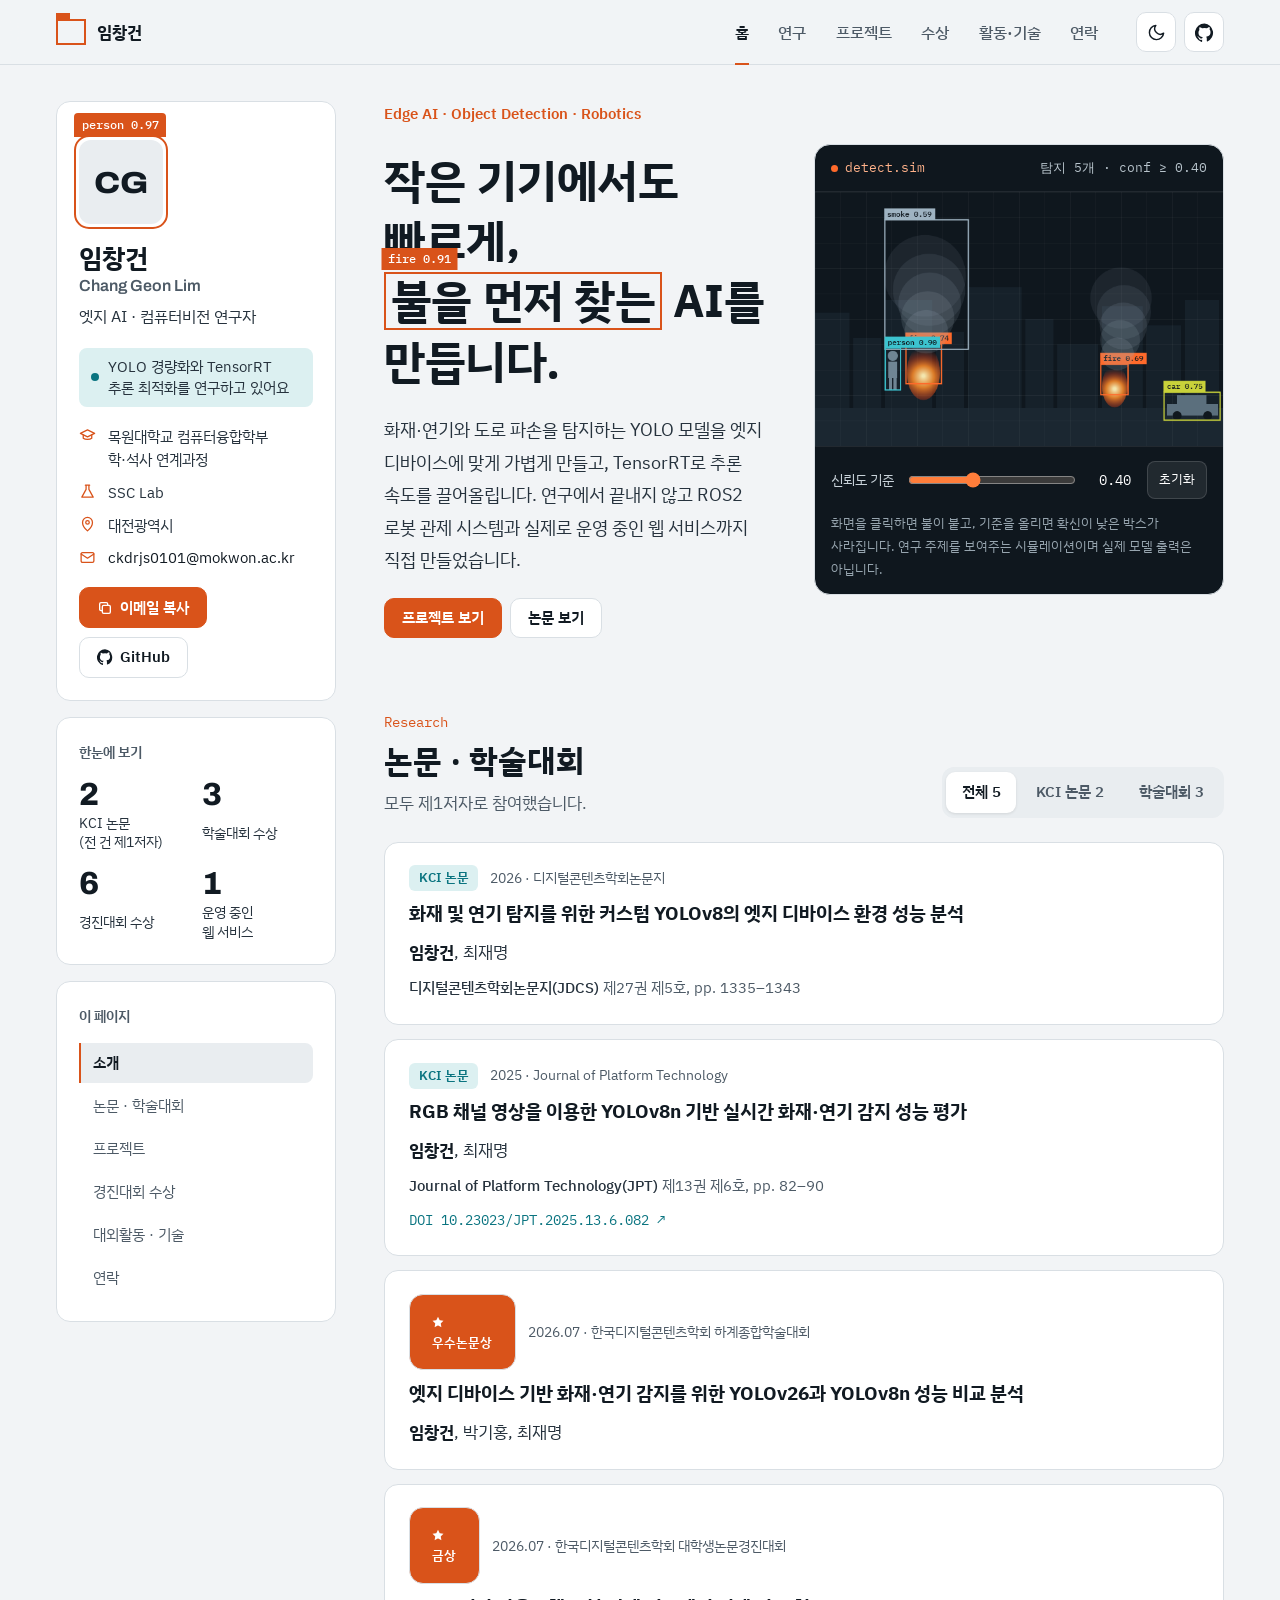
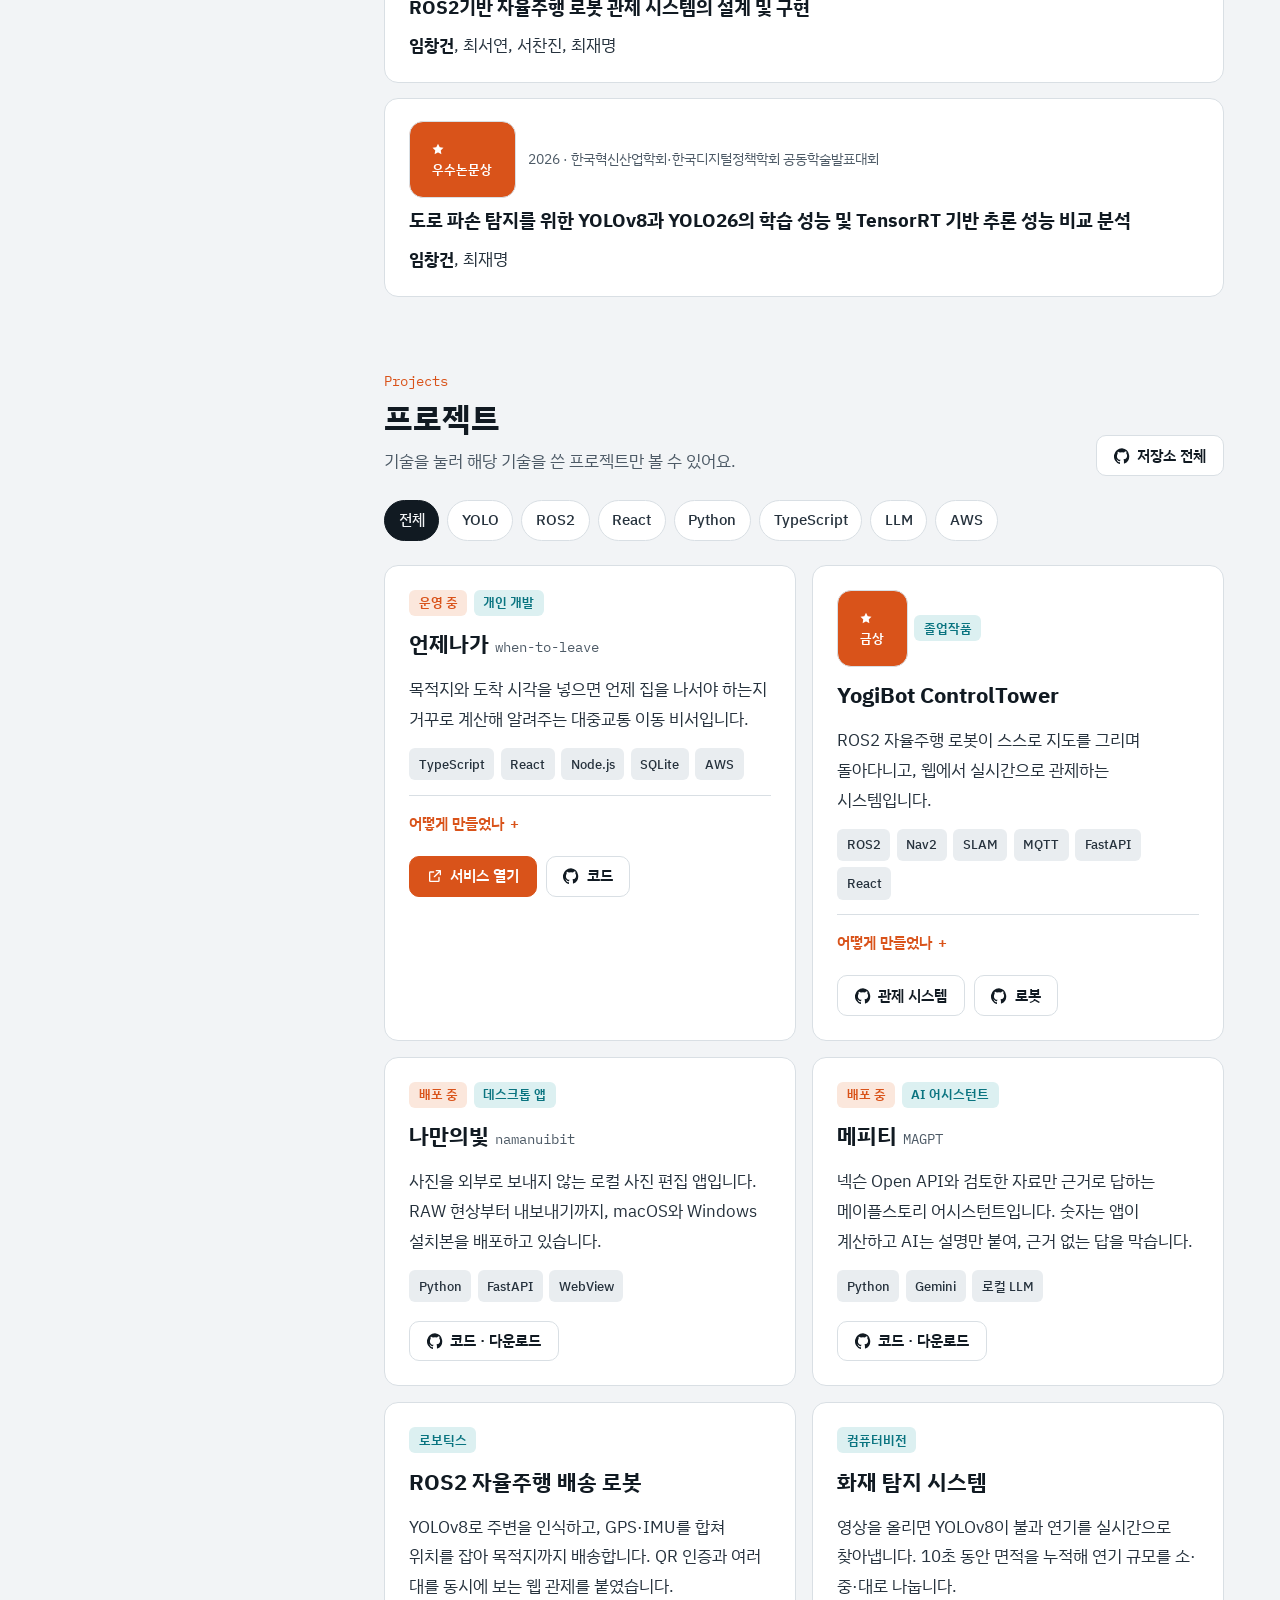
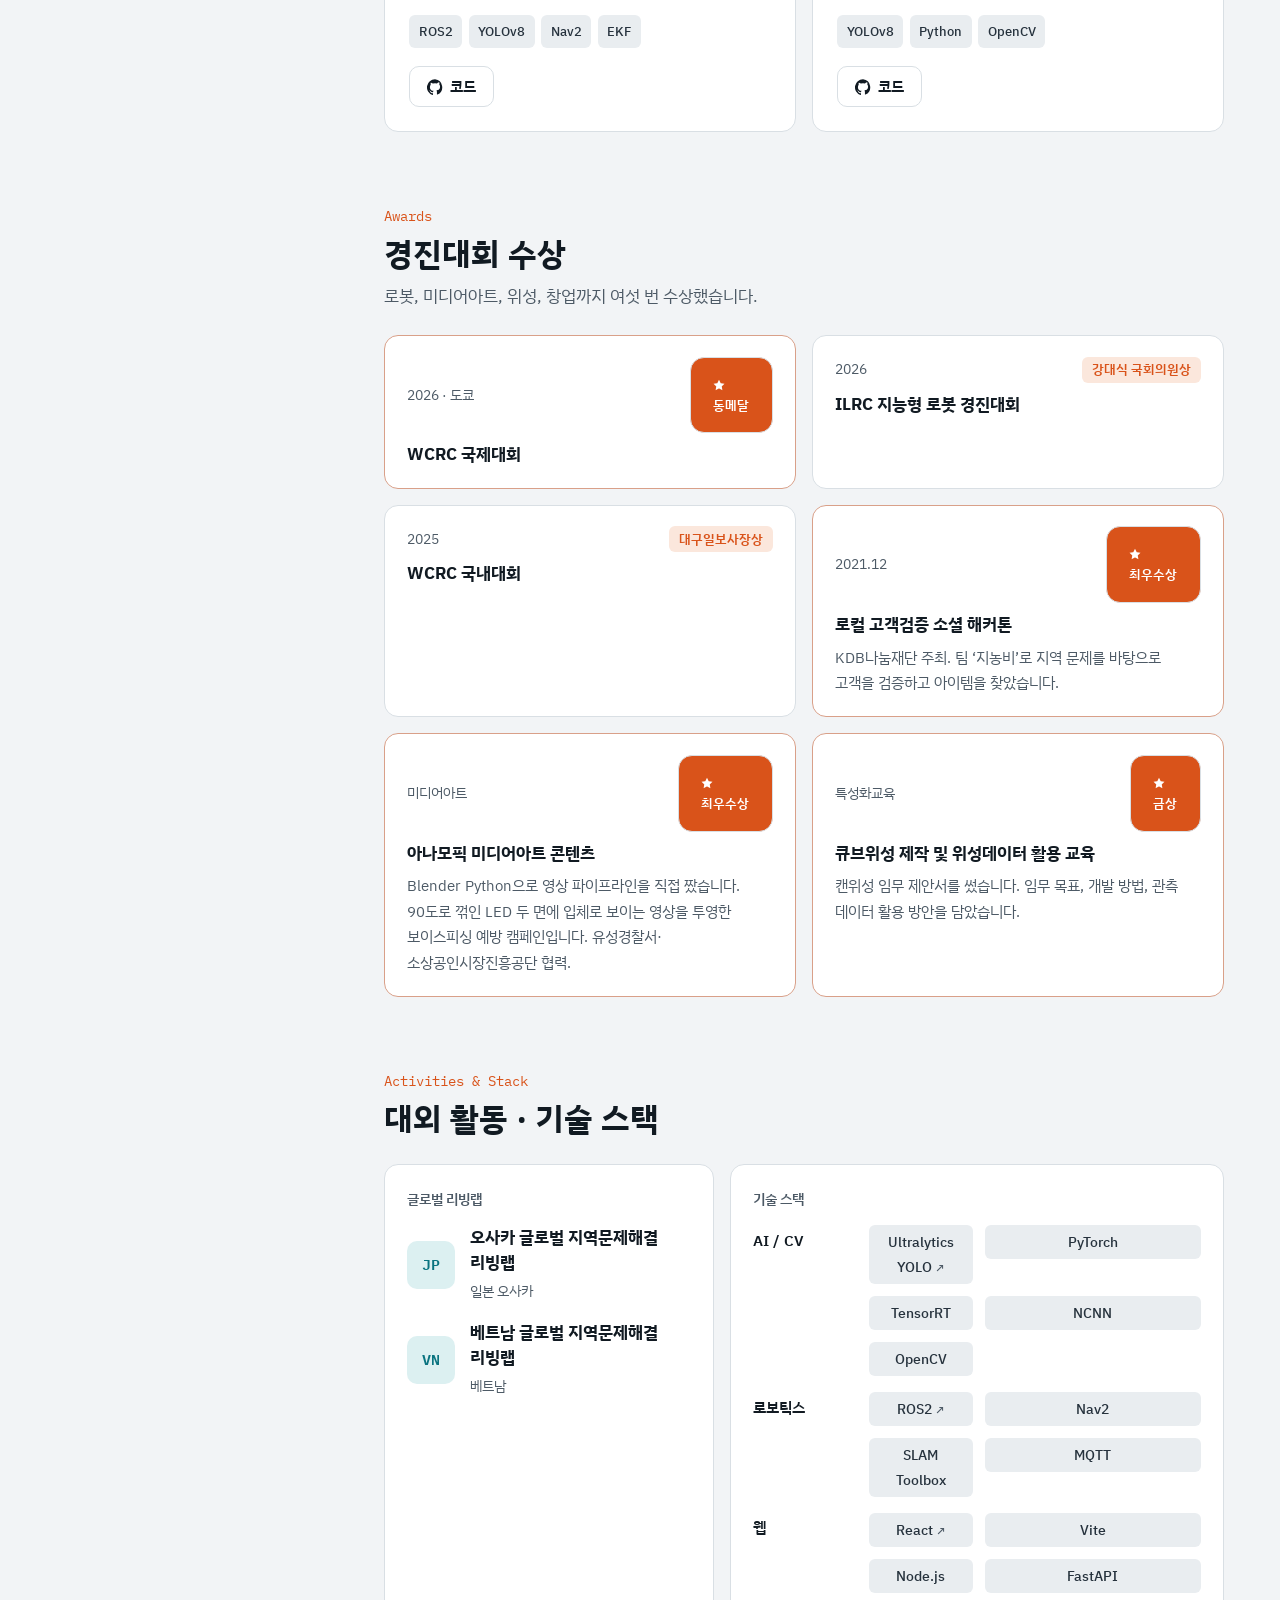
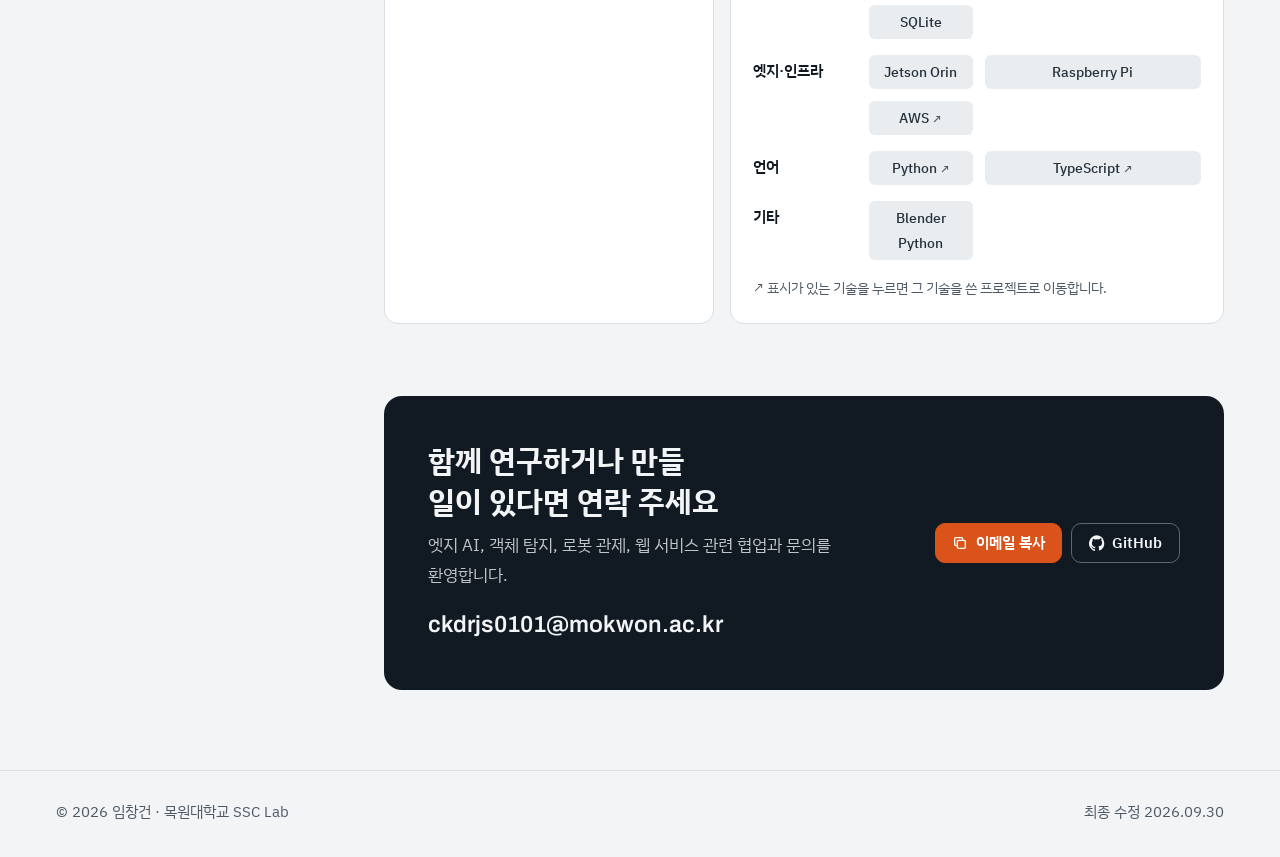
==== index.html @ d44476f7 "Add portfolio homepage Co-Authored-By: Claude Opus 5.5 <noreply@anthropic.com>" ====
<!doctype html>
<html lang="ko">
<head>
<meta charset="utf-8">
<meta name="viewport" content="width=device-width, initial-scale=1, viewport-fit=cover">
<title>임창건 포트폴리오</title>
<meta name="description" content="엣지 AI·YOLO 객체 탐지 연구자 임창건의 논문, 수상, 프로젝트 포트폴리오">
<meta property="og:title" content="임창건 · Edge AI Portfolio">
<meta property="og:description" content="엣지 디바이스에서 동작하는 YOLO 객체 탐지를 연구하고, 로봇과 웹 서비스로 만듭니다.">
<link rel="icon" href="data:image/svg+xml,%3Csvg xmlns='http://www.w3.org/2000/svg' viewBox='0 0 32 32'%3E%3Crect x='3' y='7' width='26' height='22' fill='none' stroke='%23e0591a' stroke-width='3'/%3E%3Crect x='3' y='2' width='14' height='6' fill='%23e0591a'/%3E%3C/svg%3E">
<link rel="preconnect" href="https://fonts.googleapis.com">
<link rel="preconnect" href="https://fonts.gstatic.com" crossorigin>
<link rel="stylesheet" href="https://fonts.googleapis.com/css2?family=Archivo:wdth,wght@100,600..800&family=IBM+Plex+Mono:wght@400;500&family=IBM+Plex+Sans+KR:wght@400;500;600;700&display=swap">
<style>
/* Layout: sticky navbar + sticky profile sidebar + roomy main column. Readability first: 17px body, ink-colored copy, muted only for meta. */
:root {
  --bg: #f2f4f6;
  --surface: #ffffff;
  --surface-2: #e9edf0;
  --ink: #111a22;
  --text: #26323d;
  --muted: #4d5a66;
  --line: #d9dfe4;
  --box: #d9531a;
  --box-soft: #fbe7dc;
  --box-ink: #ffffff;
  --cool: #0a7480;
  --cool-soft: #dcf0f1;
  --nav-bg: rgba(242, 244, 246, .86);
  --stage: #0f171e;
  --f-display: "Archivo", "IBM Plex Sans KR", system-ui, sans-serif;
  --f-body: "IBM Plex Sans KR", "Apple SD Gothic Neo", "Malgun Gothic", system-ui, sans-serif;
  --f-mono: "IBM Plex Mono", ui-monospace, "SFMono-Regular", Menlo, monospace;
  --nav-h: 64px;
  --r: 14px;
}
@media (prefers-color-scheme: dark) {
  :root:not([data-theme="light"]) {
    --bg: #0d1318; --surface: #151d24; --surface-2: #1d2731; --ink: #eef3f6; --text: #d3dbe1; --muted: #9eabb6; --line: #27333e;
    --box: #ff7d3a; --box-soft: #3a2215; --box-ink: #1a0d05; --cool: #4cc9d4; --cool-soft: #12303a; --nav-bg: rgba(13, 19, 24, .86); --stage: #0a1015;
    color-scheme: dark;
  }
}
:root[data-theme="dark"] {
  --bg: #0d1318; --surface: #151d24; --surface-2: #1d2731; --ink: #eef3f6; --text: #d3dbe1; --muted: #9eabb6; --line: #27333e;
  --box: #ff7d3a; --box-soft: #3a2215; --box-ink: #1a0d05; --cool: #4cc9d4; --cool-soft: #12303a; --nav-bg: rgba(13, 19, 24, .86); --stage: #0a1015;
  color-scheme: dark;
}

* { box-sizing: border-box; }
[hidden] { display: none !important; }
html { scroll-behavior: smooth; }
body {
  margin: 0; background: var(--bg); color: var(--text);
  font-family: var(--f-body); font-size: 1.0625rem; line-height: 1.75; word-break: keep-all; overflow-wrap: break-word;
  -webkit-font-smoothing: antialiased;
}
a { color: inherit; }
:focus-visible { outline: 2.5px solid var(--box); outline-offset: 3px; border-radius: 4px; }
h1, h2, h3 { text-wrap: balance; margin: 0; color: var(--ink); }
p { margin: 0; }
ul, ol { margin: 0; padding: 0; list-style: none; }
button { font: inherit; }
.mono { font-family: var(--f-mono); font-size: .875rem; }
.muted { color: var(--muted); }
.container { max-width: 78rem; margin-inline: auto; padding-inline: clamp(16px, 4vw, 40px); }

/* ───── navbar ───── */
.navbar {
  position: sticky; top: env(safe-area-inset-top, 0px); z-index: 50;
  background: var(--nav-bg); backdrop-filter: saturate(1.4) blur(14px); -webkit-backdrop-filter: saturate(1.4) blur(14px);
  border-bottom: 1px solid var(--line);
}
.navbar .container { height: var(--nav-h); display: flex; align-items: center; gap: 1.5rem; }
.brand { display: flex; align-items: center; gap: .7rem; text-decoration: none; font-weight: 700; font-size: 1.0625rem; color: var(--ink); white-space: nowrap; }
.brand .mark { width: 30px; height: 26px; border: 2.5px solid var(--box); position: relative; }
.brand .mark::before { content: ""; position: absolute; left: -2.5px; top: -8px; width: 14px; height: 6px; background: var(--box); }
.nav-links { display: flex; gap: .15rem; margin-left: auto; }
.nav-links a {
  text-decoration: none; color: var(--muted); font-size: 1rem; font-weight: 500;
  padding: .45rem .85rem; border-radius: 8px; position: relative;
}
.nav-links a:hover { color: var(--ink); background: var(--surface-2); }
.nav-links a.active { color: var(--ink); font-weight: 600; }
.nav-links a.active::after { content: ""; position: absolute; left: .85rem; right: .85rem; bottom: -12px; height: 2.5px; background: var(--box); }
.nav-actions { display: flex; align-items: center; gap: .5rem; }
.icon-btn {
  display: inline-grid; place-items: center; width: 40px; height: 40px;
  background: var(--surface); color: var(--ink); border: 1px solid var(--line); border-radius: 10px; cursor: pointer; text-decoration: none;
}
.icon-btn:hover { border-color: var(--box); color: var(--box); }
.icon-btn svg { width: 19px; height: 19px; fill: none; stroke: currentColor; stroke-width: 1.8; stroke-linecap: round; stroke-linejoin: round; }
.icon-btn svg.fill { fill: currentColor; stroke: none; }
.progress { position: absolute; left: 0; bottom: -1px; height: 2px; width: 100%; background: var(--box); transform-origin: 0 50%; transform: scaleX(0); }
.menu-btn { display: none; }
.drawer { display: none; }
@media (max-width: 920px) {
  .nav-links { display: none; }
  .nav-actions { margin-left: auto; }
  .menu-btn { display: inline-grid; }
  .drawer { display: grid; padding-block: .25rem 1rem; border-top: 1px solid var(--line); }
  .drawer a { text-decoration: none; padding: .85rem .25rem; font-weight: 500; font-size: 1.0625rem; border-bottom: 1px solid var(--line); color: var(--ink); }
  .drawer a.active { color: var(--box); }
}

/* ───── shell ───── */
.shell { display: grid; grid-template-columns: 17.5rem minmax(0, 1fr); gap: 3rem; padding-block: 2.25rem 5rem; align-items: start; }
@media (max-width: 1080px) { .shell { grid-template-columns: minmax(0, 1fr); gap: 2rem; } }

/* ───── sidebar ───── */
.sidebar { position: sticky; top: calc(env(safe-area-inset-top, 0px) + var(--nav-h) + 1.5rem); display: grid; gap: 1rem; }
@media (max-width: 1080px) { .sidebar { position: static; grid-template-columns: minmax(0, 1.3fr) minmax(0, 1fr); } }
@media (max-width: 680px) { .sidebar { grid-template-columns: minmax(0, 1fr); } }
.panel { background: var(--surface); border: 1px solid var(--line); border-radius: var(--r); padding: 1.4rem; min-width: 0; }
.profile { display: grid; gap: 1.1rem; padding-top: 2.4rem; }
.avatar {
  width: 84px; height: 84px; display: grid; place-items: center; position: relative;
  background: var(--surface-2); border-radius: 12px; color: var(--ink);
  font-family: var(--f-display); font-weight: 800; font-size: 1.9rem; font-stretch: 115%;
}
.avatar::before { content: ""; position: absolute; inset: -5px; border: 2.5px solid var(--box); border-radius: 15px; }
.avatar .tag { position: absolute; left: -5px; top: -27px; background: var(--box); color: var(--box-ink); font: 500 .75rem/1 var(--f-mono); padding: .35rem .45rem; border-radius: 4px 4px 0 0; white-space: nowrap; }
.profile h1 { font-size: 1.6rem; font-weight: 700; line-height: 1.25; }
.profile h1 span { display: block; font-family: var(--f-display); font-weight: 600; font-size: 1rem; color: var(--muted); margin-top: .15rem; }
.profile .role { font-size: 1rem; color: var(--text); margin-top: .35rem; }
.status { display: flex; align-items: center; gap: .55rem; font-size: .9375rem; color: var(--text); background: var(--cool-soft); padding: .5rem .75rem; border-radius: 8px; line-height: 1.45; }
.status i { flex: none; width: 8px; height: 8px; border-radius: 50%; background: var(--cool); animation: pulse 2s infinite; }
@keyframes pulse { 0%, 100% { box-shadow: 0 0 0 0 color-mix(in srgb, var(--cool) 50%, transparent); } 50% { box-shadow: 0 0 0 5px transparent; } }
.facts { display: grid; gap: .6rem; font-size: .9375rem; line-height: 1.55; }
.facts li { display: grid; grid-template-columns: 18px minmax(0, 1fr); gap: .65rem; align-items: start; }
.facts svg { width: 17px; height: 17px; margin-top: .15rem; fill: none; stroke: var(--box); stroke-width: 1.8; stroke-linecap: round; stroke-linejoin: round; }
.facts .email-line { color: var(--ink); overflow-wrap: anywhere; user-select: all; }
.btn-row { display: flex; flex-wrap: wrap; gap: .55rem; }
.btn {
  display: inline-flex; align-items: center; justify-content: center; gap: .45rem;
  font-weight: 600; font-size: .9375rem; line-height: 1.2; padding: .65rem 1.05rem; border-radius: 10px; cursor: pointer; text-decoration: none;
  border: 1px solid var(--line); background: var(--surface); color: var(--ink); transition: border-color .15s, color .15s, transform .15s;
}
.btn:hover { border-color: var(--box); color: var(--box); }
.btn:active { transform: translateY(1px); }
.btn.primary { background: var(--box); border-color: var(--box); color: var(--box-ink); }
.btn.primary:hover { filter: brightness(1.07); color: var(--box-ink); }
.btn svg { width: 16px; height: 16px; fill: currentColor; }
.side-h { font-size: .875rem; font-weight: 600; color: var(--muted); margin-bottom: .85rem; }
.stats { display: grid; grid-template-columns: repeat(2, minmax(0, 1fr)); gap: 1rem .75rem; }
.stats div { display: grid; gap: .15rem; }
.stats b { font-family: var(--f-display); font-weight: 800; font-size: 2rem; line-height: 1; color: var(--ink); font-variant-numeric: tabular-nums; }
.stats span { font-size: .875rem; line-height: 1.4; }
.toc { display: grid; gap: .15rem; }
.toc a { text-decoration: none; padding: .45rem .75rem; border-radius: 8px; font-size: .9375rem; color: var(--muted); border-left: 2.5px solid transparent; }
.toc a:hover { background: var(--surface-2); color: var(--ink); }
.toc a.active { color: var(--ink); font-weight: 600; border-left-color: var(--box); background: var(--surface-2); border-radius: 0 8px 8px 0; }
@media (max-width: 1080px) { .toc-panel { display: none; } }

/* ───── main ───── */
main { display: grid; gap: 4.5rem; min-width: 0; }
.sec { display: grid; gap: 1.5rem; scroll-margin-top: calc(var(--nav-h) + 1.5rem); }
.sec-head { display: flex; flex-wrap: wrap; align-items: end; justify-content: space-between; gap: .75rem 1rem; }
.eyebrow { display: block; font-family: var(--f-mono); font-size: .875rem; color: var(--box); margin-bottom: .3rem; }
.sec-head h2 { font-size: clamp(1.6rem, 3vw, 2rem); font-weight: 700; line-height: 1.3; }
.sec-head p { margin-top: .4rem; color: var(--muted); }

/* hero */
.hero { display: grid; grid-template-columns: minmax(0, 1fr) minmax(0, 1.05fr); gap: 2.5rem; align-items: center; }
@media (max-width: 860px) { .hero { grid-template-columns: minmax(0, 1fr); } }
.hero-copy { display: grid; gap: 1.4rem; }
.hero .kicker { display: inline-flex; gap: .5rem; align-items: center; font-size: .9375rem; font-weight: 600; color: var(--box); }
.hero h2 { font-size: clamp(2rem, 4.2vw, 2.9rem); font-weight: 700; line-height: 1.3; letter-spacing: -.01em; }
.hero h2 .hl { position: relative; white-space: nowrap; padding-inline: .15em; }
.hero h2 .hl::before { content: ""; position: absolute; inset: .05em 0 0; border: 2.5px solid var(--box); pointer-events: none; }
.hero h2 .hl::after { content: attr(data-label); position: absolute; left: 0; bottom: calc(100% - .05em); transform: translateX(-2.5px); background: var(--box); color: var(--box-ink); font: 500 .75rem/1 var(--f-mono); padding: .3rem .4rem; letter-spacing: 0; }
.hero .lede { font-size: 1.125rem; line-height: 1.8; color: var(--text); max-width: 32em; }

/* detection stage */
.stage { background: var(--stage); border-radius: 16px; overflow: hidden; border: 1px solid var(--line); color: #e8eef2; }
.stage-top { display: flex; align-items: center; justify-content: space-between; gap: .75rem; padding: .7rem 1rem; border-bottom: 1px solid rgba(255,255,255,.08); font-size: .8125rem; }
.stage-top .live { display: inline-flex; align-items: center; gap: .45rem; color: #ffb28a; }
.stage-top .live i { width: 7px; height: 7px; border-radius: 50%; background: #ff6a2b; animation: pulse 1.6s infinite; }
.stage-top .count { color: #b8c4cc; font-variant-numeric: tabular-nums; }
.stage canvas { display: block; width: 100%; aspect-ratio: 16 / 10; max-width: 100%; cursor: crosshair; touch-action: manipulation; }
.stage-ctrl { display: grid; grid-template-columns: minmax(0, 1fr) auto; gap: .75rem 1rem; align-items: center; padding: .85rem 1rem; border-top: 1px solid rgba(255,255,255,.08); font-size: .875rem; }
.stage-ctrl label { display: grid; grid-template-columns: auto minmax(0, 1fr) 3.2em; gap: .75rem; align-items: center; color: #c9d3da; }
.stage-ctrl output { font-family: var(--f-mono); color: #fff; text-align: right; font-variant-numeric: tabular-nums; }
.stage-ctrl input[type="range"] { width: 100%; accent-color: #ff7d3a; }
.stage-ctrl .mini { background: rgba(255,255,255,.08); color: #fff; border: 1px solid rgba(255,255,255,.14); border-radius: 8px; padding: .4rem .7rem; cursor: pointer; font-size: .8125rem; }
.stage-ctrl .mini:hover { border-color: #ff7d3a; }
.stage-note { padding: 0 1rem .85rem; font-size: .8125rem; color: #97a5af; }

/* tabs / filter chips */
.seg { display: inline-flex; flex-wrap: wrap; gap: .3rem; padding: .3rem; background: var(--surface-2); border-radius: 12px; }
.seg button { border: 0; background: transparent; color: var(--muted); font-weight: 600; font-size: .9375rem; padding: .45rem .95rem; border-radius: 9px; cursor: pointer; }
.seg button:hover { color: var(--ink); }
.seg button[aria-pressed="true"], .seg button[aria-selected="true"] { background: var(--surface); color: var(--ink); box-shadow: 0 1px 3px rgba(0,0,0,.1); }

/* publications */
.pubs { display: grid; gap: .9rem; }
.pub { display: grid; gap: .55rem; background: var(--surface); border: 1px solid var(--line); border-radius: var(--r); padding: 1.4rem 1.5rem; }
.pub .meta { display: flex; flex-wrap: wrap; gap: .5rem .75rem; align-items: center; font-size: .875rem; color: var(--muted); }
.pub h3 { font-size: 1.1875rem; font-weight: 700; line-height: 1.5; }
.pub .au b { color: var(--ink); font-weight: 700; }
.pub .src { color: var(--muted); font-size: .9375rem; }
.pub .src em { font-style: normal; color: var(--text); font-weight: 500; }
.pub a.doi { font-size: .875rem; color: var(--cool); text-decoration: none; font-family: var(--f-mono); }
.pub a.doi:hover { text-decoration: underline; }
.pill { display: inline-flex; align-items: center; gap: .3rem; font-size: .8125rem; font-weight: 600; line-height: 1; padding: .4rem .6rem; border-radius: 6px; white-space: nowrap; }
.pill.kind { background: var(--cool-soft); color: var(--cool); }
.pill.award { background: var(--box); color: var(--box-ink); }
.pill.award::before { content: "★"; font-size: .75rem; }
.pill.soft { background: var(--box-soft); color: var(--box); }

/* projects */
.filters { display: flex; flex-wrap: wrap; gap: .5rem; align-items: center; }
.filters .label { font-size: .9375rem; color: var(--muted); margin-right: .25rem; }
.fchip { border: 1px solid var(--line); background: var(--surface); color: var(--text); font-size: .9375rem; font-weight: 500; padding: .4rem .85rem; border-radius: 999px; cursor: pointer; }
.fchip:hover { border-color: var(--box); }
.fchip[aria-pressed="true"] { background: var(--ink); border-color: var(--ink); color: var(--bg); }
.projects { display: grid; grid-template-columns: repeat(2, minmax(0, 1fr)); gap: 1rem; }
@media (max-width: 760px) { .projects { grid-template-columns: minmax(0, 1fr); } }
.proj {
  display: grid; gap: .9rem; align-content: start;
  background: var(--surface); border: 1px solid var(--line); border-radius: var(--r); padding: 1.5rem;
  transition: opacity .25s, transform .25s, border-color .2s;
}
.proj.big { grid-column: span 1; }
.proj.dim { opacity: .28; transform: scale(.985); }
.proj .top { display: flex; flex-wrap: wrap; gap: .4rem; align-items: center; }
.proj h3 { font-size: 1.375rem; font-weight: 700; line-height: 1.35; }
.proj h3 .en { font-family: var(--f-mono); font-size: .875rem; font-weight: 400; color: var(--muted); margin-left: .4rem; }
.proj .sum { color: var(--text); }
.proj details { border-top: 1px solid var(--line); padding-top: .75rem; }
.proj summary { cursor: pointer; font-weight: 600; font-size: .9375rem; color: var(--box); list-style: none; display: inline-flex; align-items: center; gap: .35rem; }
.proj summary::-webkit-details-marker { display: none; }
.proj summary::after { content: "+"; font-family: var(--f-mono); }
.proj details[open] summary::after { content: "−"; }
.proj .points { display: grid; gap: .6rem; margin-top: .75rem; font-size: 1rem; }
.proj .points li { display: grid; grid-template-columns: 12px minmax(0, 1fr); gap: .6rem; }
.proj .points li::before { content: ""; width: 7px; height: 7px; margin-top: .7rem; border: 2px solid var(--box); }
.proj .points b { color: var(--ink); }
.chips { display: flex; flex-wrap: wrap; gap: .4rem; }
.chips li { font-size: .8125rem; font-weight: 500; padding: .3rem .6rem; border-radius: 6px; background: var(--surface-2); color: var(--text); }
.chips li.on { background: var(--ink); color: var(--bg); }
.proj .btn-row { margin-top: .25rem; }

/* awards */
.awards { display: grid; grid-template-columns: repeat(2, minmax(0, 1fr)); gap: 1rem; }
@media (max-width: 760px) { .awards { grid-template-columns: minmax(0, 1fr); } }
.award { display: grid; gap: .5rem; align-content: start; background: var(--surface); border: 1px solid var(--line); border-radius: var(--r); padding: 1.3rem 1.4rem; }
.award .row { display: flex; justify-content: space-between; align-items: center; gap: .75rem; }
.award .when { font-size: .875rem; color: var(--muted); font-variant-numeric: tabular-nums; }
.award h3 { font-size: 1.0625rem; font-weight: 700; line-height: 1.5; }
.award p { font-size: .9375rem; color: var(--muted); line-height: 1.7; }
.award.top { border-color: color-mix(in srgb, var(--box) 45%, var(--line)); }

/* activities & stack */
.two { display: grid; grid-template-columns: minmax(0, 1fr) minmax(0, 1.5fr); gap: 1rem; }
@media (max-width: 900px) { .two { grid-template-columns: minmax(0, 1fr); } }
.acts { display: grid; gap: 1rem; }
.act { display: grid; grid-template-columns: 3rem minmax(0, 1fr); gap: .9rem; align-items: center; }
.act .cc { display: grid; place-items: center; height: 3rem; border-radius: 10px; background: var(--cool-soft); font: 600 .9375rem var(--f-mono); color: var(--cool); }
.act b { color: var(--ink); display: block; line-height: 1.45; }
.act span { font-size: .875rem; color: var(--muted); }
.stack { display: grid; gap: 1rem; margin: 0; }
.stack div { display: grid; grid-template-columns: 6.5rem minmax(0, 1fr); gap: .75rem; align-items: start; }
.stack dt { font-size: .9375rem; font-weight: 600; color: var(--ink); padding-top: .15rem; }
.stack dd { margin: 0; }
.stack .chips button { border: 0; font-size: .875rem; font-weight: 500; padding: .3rem .65rem; border-radius: 6px; background: var(--surface-2); color: var(--text); cursor: pointer; }
.stack .chips button:hover { background: var(--box-soft); color: var(--box); }
.stack .chips button.linked::after { content: " ↗"; font-size: .75rem; color: var(--muted); }
.stack-note { font-size: .875rem; color: var(--muted); margin-top: 1rem; }
@media (max-width: 440px) { .stack div { grid-template-columns: minmax(0, 1fr); gap: .35rem; } }

/* contact */
.cta { border-radius: 18px; padding: clamp(1.75rem, 4vw, 2.75rem); background: var(--ink); color: var(--bg); display: grid; grid-template-columns: minmax(0, 1fr) auto; gap: 1.5rem; align-items: center; }
.cta h2 { color: var(--bg); font-size: clamp(1.5rem, 3vw, 1.9rem); font-weight: 700; line-height: 1.35; }
.cta p { color: color-mix(in srgb, var(--bg) 78%, var(--ink)); margin-top: .5rem; }
.cta .mail { font-family: var(--f-display); font-weight: 600; font-size: clamp(1.15rem, 2.6vw, 1.45rem); margin-top: 1rem; color: var(--bg); overflow-wrap: anywhere; user-select: all; }
.cta .btn { background: transparent; border-color: color-mix(in srgb, var(--bg) 35%, var(--ink)); color: var(--bg); }
.cta .btn:hover { border-color: var(--box); color: var(--box); }
.cta .btn.primary { background: var(--box); border-color: var(--box); color: var(--box-ink); }
@media (max-width: 640px) { .cta { grid-template-columns: minmax(0, 1fr); } }

footer.site { border-top: 1px solid var(--line); padding-block: 1.75rem calc(1.75rem + env(safe-area-inset-bottom, 0px)); color: var(--muted); font-size: .9375rem; }
footer.site .container { display: flex; flex-wrap: wrap; justify-content: space-between; gap: .5rem 1rem; }

/* tracking box that follows hovered cards */
.tracker { position: absolute; z-index: 40; pointer-events: none; border: 2.5px solid var(--box); border-radius: calc(var(--r) + 3px); opacity: 0;
  transition: left .28s cubic-bezier(.2,.8,.2,1), top .28s cubic-bezier(.2,.8,.2,1), width .28s cubic-bezier(.2,.8,.2,1), height .28s cubic-bezier(.2,.8,.2,1), opacity .2s; }
.tracker.on { opacity: 1; }
.tracker span { position: absolute; left: 12px; top: -13px; background: var(--box); color: var(--box-ink); font: 500 .75rem/1 var(--f-mono); padding: .35rem .5rem; border-radius: 4px; white-space: nowrap; }

.toast { position: fixed; left: 50%; bottom: calc(env(safe-area-inset-bottom, 0px) + 1.5rem); transform: translateX(-50%); background: var(--ink); color: var(--bg); padding: .7rem 1.1rem; border-radius: 10px; font-size: .9375rem; z-index: 60; box-shadow: 0 8px 24px rgba(0,0,0,.2); }
.to-top { position: fixed; right: clamp(16px, 3vw, 28px); bottom: calc(env(safe-area-inset-bottom, 0px) + 1.25rem); z-index: 45; }

@media (prefers-reduced-motion: reduce) {
  html { scroll-behavior: auto; }
  .status i, .stage-top .live i { animation: none; }
  .proj, .tracker, .btn { transition: none; }
}
</style>
</head>
<body>

<svg width="0" height="0" style="position:absolute" aria-hidden="true">
  <symbol id="i-gh" viewBox="0 0 24 24"><path d="M12 .5a12 12 0 0 0-3.8 23.4c.6.1.8-.3.8-.6v-2.1c-3.3.7-4-1.6-4-1.6-.6-1.4-1.4-1.8-1.4-1.8-1.1-.7.1-.7.1-.7 1.2.1 1.9 1.3 1.9 1.3 1.1 1.8 2.8 1.3 3.5 1 .1-.8.4-1.3.8-1.6-2.7-.3-5.5-1.3-5.5-5.9 0-1.3.5-2.4 1.2-3.2-.1-.3-.5-1.5.1-3.2 0 0 1-.3 3.3 1.2a11.5 11.5 0 0 1 6 0C17.3 4.7 18.3 5 18.3 5c.7 1.7.2 2.9.1 3.2.8.8 1.2 1.9 1.2 3.2 0 4.6-2.8 5.6-5.5 5.9.4.4.8 1.1.8 2.2v3.3c0 .3.2.7.8.6A12 12 0 0 0 12 .5Z"/></symbol>
  <symbol id="i-sun" viewBox="0 0 24 24"><circle cx="12" cy="12" r="4"/><path d="M12 2v2M12 20v2M4.9 4.9l1.4 1.4M17.7 17.7l1.4 1.4M2 12h2M20 12h2M4.9 19.1l1.4-1.4M17.7 6.3l1.4-1.4"/></symbol>
  <symbol id="i-moon" viewBox="0 0 24 24"><path d="M21 12.8A9 9 0 1 1 11.2 3a7 7 0 0 0 9.8 9.8Z"/></symbol>
  <symbol id="i-menu" viewBox="0 0 24 24"><path d="M4 7h16M4 12h16M4 17h16"/></symbol>
  <symbol id="i-close" viewBox="0 0 24 24"><path d="M6 6l12 12M18 6 6 18"/></symbol>
  <symbol id="i-up" viewBox="0 0 24 24"><path d="M12 19V5M6 11l6-6 6 6"/></symbol>
  <symbol id="i-school" viewBox="0 0 24 24"><path d="M2 9l10-5 10 5-10 5z"/><path d="M6 11v5c3 2 9 2 12 0v-5"/></symbol>
  <symbol id="i-lab" viewBox="0 0 24 24"><path d="M9 3h6M10 3v6L4 20h16l-6-11V3"/></symbol>
  <symbol id="i-pin" viewBox="0 0 24 24"><path d="M12 21s7-6.2 7-12a7 7 0 0 0-14 0c0 5.8 7 12 7 12Z"/><circle cx="12" cy="9" r="2.5"/></symbol>
  <symbol id="i-mail" viewBox="0 0 24 24"><rect x="3" y="5" width="18" height="14" rx="2"/><path d="m3 7 9 6 9-6"/></symbol>
  <symbol id="i-copy" viewBox="0 0 24 24"><rect x="8" y="8" width="12" height="12" rx="2" fill="none" stroke="currentColor" stroke-width="2"/><path d="M16 8V6a2 2 0 0 0-2-2H6a2 2 0 0 0-2 2v8a2 2 0 0 0 2 2h2" fill="none" stroke="currentColor" stroke-width="2"/></symbol>
  <symbol id="i-ext" viewBox="0 0 24 24"><path d="M14 4h6v6M20 4l-9 9M18 14v5a1 1 0 0 1-1 1H5a1 1 0 0 1-1-1V7a1 1 0 0 1 1-1h5" fill="none" stroke="currentColor" stroke-width="2" stroke-linecap="round" stroke-linejoin="round"/></symbol>
</svg>

<header class="navbar">
  <div class="container">
    <a class="brand" href="#home"><span class="mark" aria-hidden="true"></span>임창건</a>
    <nav class="nav-links" aria-label="주요 메뉴">
      <a href="#home" data-spy="home">홈</a>
      <a href="#research" data-spy="research">연구</a>
      <a href="#projects" data-spy="projects">프로젝트</a>
      <a href="#awards" data-spy="awards">수상</a>
      <a href="#about" data-spy="about">활동·기술</a>
      <a href="#contact" data-spy="contact">연락</a>
    </nav>
    <div class="nav-actions">
      <button class="icon-btn" id="theme-btn" type="button" aria-label="다크 모드로 전환"><svg><use href="#i-moon"/></svg></button>
      <a class="icon-btn" href="https://github.com/limchanggeon" target="_blank" rel="noopener" aria-label="GitHub 프로필"><svg class="fill"><use href="#i-gh"/></svg></a>
      <button class="icon-btn menu-btn" id="menu-btn" type="button" aria-label="메뉴 열기" aria-expanded="false" aria-controls="drawer"><svg><use href="#i-menu"/></svg></button>
    </div>
  </div>
  <nav class="drawer container" id="drawer" aria-label="모바일 메뉴" hidden>
    <a href="#home" data-spy="home">홈</a>
    <a href="#research" data-spy="research">연구</a>
    <a href="#projects" data-spy="projects">프로젝트</a>
    <a href="#awards" data-spy="awards">수상</a>
    <a href="#about" data-spy="about">활동·기술</a>
    <a href="#contact" data-spy="contact">연락</a>
  </nav>
  <div class="progress" id="progress"></div>
</header>

<div class="container">
  <div class="shell">

    <aside class="sidebar" aria-label="프로필">
      <div class="panel profile">
        <div class="avatar" aria-hidden="true"><span class="tag">person 0.97</span>CG</div>
        <div>
          <h1>임창건<span>Chang Geon Lim</span></h1>
          <p class="role">엣지 AI · 컴퓨터비전 연구자</p>
        </div>
        <p class="status"><i></i>YOLO 경량화와 TensorRT 추론 최적화를 연구하고 있어요</p>
        <ul class="facts">
          <li><svg><use href="#i-school"/></svg><span>목원대학교 컴퓨터융합학부<br>학·석사 연계과정</span></li>
          <li><svg><use href="#i-lab"/></svg><span>SSC Lab</span></li>
          <li><svg><use href="#i-pin"/></svg><span>대전광역시</span></li>
          <li><svg><use href="#i-mail"/></svg><span class="email-line" id="side-email">ckdrjs0101@mokwon.ac.kr</span></li>
        </ul>
        <div class="btn-row">
          <button class="btn primary" type="button" data-copy="ckdrjs0101@mokwon.ac.kr"><svg><use href="#i-copy"/></svg>이메일 복사</button>
          <a class="btn" href="https://github.com/limchanggeon" target="_blank" rel="noopener"><svg><use href="#i-gh"/></svg>GitHub</a>
        </div>
      </div>

      <div class="panel">
        <p class="side-h">한눈에 보기</p>
        <div class="stats">
          <div><b>2</b><span>KCI 논문<br>(전 건 제1저자)</span></div>
          <div><b>3</b><span>학술대회 수상</span></div>
          <div><b>6</b><span>경진대회 수상</span></div>
          <div><b>1</b><span>운영 중인<br>웹 서비스</span></div>
        </div>
      </div>

      <div class="panel toc-panel">
        <p class="side-h">이 페이지</p>
        <nav class="toc" aria-label="섹션 바로가기">
          <a href="#home" data-spy="home">소개</a>
          <a href="#research" data-spy="research">논문 · 학술대회</a>
          <a href="#projects" data-spy="projects">프로젝트</a>
          <a href="#awards" data-spy="awards">경진대회 수상</a>
          <a href="#about" data-spy="about">대외활동 · 기술</a>
          <a href="#contact" data-spy="contact">연락</a>
        </nav>
      </div>
    </aside>

    <main>
      <section class="sec" id="home" aria-label="소개">
        <div class="hero">
          <div class="hero-copy">
            <span class="kicker">Edge AI · Object Detection · Robotics</span>
            <h2>작은 기기에서도 빠르게,<br><span class="hl" data-label="fire 0.91">불을 먼저 찾는</span> AI를 만듭니다.</h2>
            <p class="lede">
              화재·연기와 도로 파손을 탐지하는 YOLO 모델을 엣지 디바이스에 맞게 가볍게 만들고, TensorRT로 추론 속도를 끌어올립니다.
              연구에서 끝내지 않고 ROS2 로봇 관제 시스템과 실제로 운영 중인 웹 서비스까지 직접 만들었습니다.
            </p>
            <div class="btn-row">
              <a class="btn primary" href="#projects">프로젝트 보기</a>
              <a class="btn" href="#research">논문 보기</a>
            </div>
          </div>

          <figure class="stage" style="margin:0" aria-label="객체 탐지 시뮬레이션">
            <div class="stage-top mono">
              <span class="live"><i></i>detect.sim</span>
              <span class="count" id="det-count">탐지 0개</span>
            </div>
            <canvas id="stage" width="640" height="400" aria-label="화재와 연기를 탐지하는 애니메이션. 클릭하면 불이 추가됩니다."></canvas>
            <div class="stage-ctrl">
              <label for="conf">신뢰도 기준 <input id="conf" type="range" min="0.1" max="0.9" step="0.05" value="0.4"><output id="conf-out" for="conf">0.40</output></label>
              <button class="mini" type="button" id="reset-stage">초기화</button>
            </div>
            <figcaption class="stage-note">화면을 클릭하면 불이 붙고, 기준을 올리면 확신이 낮은 박스가 사라집니다. 연구 주제를 보여주는 시뮬레이션이며 실제 모델 출력은 아닙니다.</figcaption>
          </figure>
        </div>
      </section>

      <section class="sec" id="research">
        <div class="sec-head">
          <div><span class="eyebrow">Research</span><h2>논문 · 학술대회</h2><p>모두 제1저자로 참여했습니다.</p></div>
          <div class="seg" role="tablist" aria-label="연구 실적 필터">
            <button type="button" role="tab" id="tab-all" aria-selected="true" data-filter="all">전체 5</button>
            <button type="button" role="tab" id="tab-journal" aria-selected="false" data-filter="journal">KCI 논문 2</button>
            <button type="button" role="tab" id="tab-conf" aria-selected="false" data-filter="conf">학술대회 3</button>
          </div>
        </div>
        <div class="pubs" id="pubs">
          <article class="pub track" data-type="journal" data-cls="paper">
            <div class="meta"><span class="pill kind">KCI 논문</span><span>2026 · 디지털콘텐츠학회논문지</span></div>
            <h3>화재 및 연기 탐지를 위한 커스텀 YOLOv8의 엣지 디바이스 환경 성능 분석</h3>
            <p class="au"><b>임창건</b>, 최재명</p>
            <p class="src"><em>디지털콘텐츠학회논문지(JDCS)</em> 제27권 제5호, pp. 1335–1343</p>
          </article>
          <article class="pub track" data-type="journal" data-cls="paper">
            <div class="meta"><span class="pill kind">KCI 논문</span><span>2025 · Journal of Platform Technology</span></div>
            <h3>RGB 채널 영상을 이용한 YOLOv8n 기반 실시간 화재·연기 감지 성능 평가</h3>
            <p class="au"><b>임창건</b>, 최재명</p>
            <p class="src"><em>Journal of Platform Technology(JPT)</em> 제13권 제6호, pp. 82–90</p>
            <a class="doi" href="https://doi.org/10.23023/JPT.2025.13.6.082" target="_blank" rel="noopener">DOI 10.23023/JPT.2025.13.6.082 ↗</a>
          </article>
          <article class="pub track" data-type="conf" data-cls="talk">
            <div class="meta"><span class="pill award">우수논문상</span><span>2026.07 · 한국디지털콘텐츠학회 하계종합학술대회</span></div>
            <h3>엣지 디바이스 기반 화재·연기 감지를 위한 YOLOv26과 YOLOv8n 성능 비교 분석</h3>
            <p class="au"><b>임창건</b>, 박기홍, 최재명</p>
          </article>
          <article class="pub track" data-type="conf" data-cls="talk">
            <div class="meta"><span class="pill award">금상</span><span>2026.07 · 한국디지털콘텐츠학회 대학생논문경진대회</span></div>
            <h3>ROS2기반 자율주행 로봇 관제 시스템의 설계 및 구현</h3>
            <p class="au"><b>임창건</b>, 최서연, 서찬진, 최재명</p>
          </article>
          <article class="pub track" data-type="conf" data-cls="talk">
            <div class="meta"><span class="pill award">우수논문상</span><span>2026 · 한국혁신산업학회·한국디지털정책학회 공동학술발표대회</span></div>
            <h3>도로 파손 탐지를 위한 YOLOv8과 YOLO26의 학습 성능 및 TensorRT 기반 추론 성능 비교 분석</h3>
            <p class="au"><b>임창건</b>, 최재명</p>
          </article>
        </div>
      </section>

      <section class="sec" id="projects">
        <div class="sec-head">
          <div><span class="eyebrow">Projects</span><h2>프로젝트</h2><p>기술을 눌러 해당 기술을 쓴 프로젝트만 볼 수 있어요.</p></div>
          <a class="btn" href="https://github.com/limchanggeon?tab=repositories" target="_blank" rel="noopener"><svg><use href="#i-gh"/></svg>저장소 전체</a>
        </div>
        <div class="filters" role="group" aria-label="기술로 거르기" id="filters">
          <button class="fchip" type="button" data-tag="all" aria-pressed="true">전체</button>
          <button class="fchip" type="button" data-tag="YOLO" aria-pressed="false">YOLO</button>
          <button class="fchip" type="button" data-tag="ROS2" aria-pressed="false">ROS2</button>
          <button class="fchip" type="button" data-tag="React" aria-pressed="false">React</button>
          <button class="fchip" type="button" data-tag="Python" aria-pressed="false">Python</button>
          <button class="fchip" type="button" data-tag="TypeScript" aria-pressed="false">TypeScript</button>
          <button class="fchip" type="button" data-tag="LLM" aria-pressed="false">LLM</button>
          <button class="fchip" type="button" data-tag="AWS" aria-pressed="false">AWS</button>
        </div>

        <div class="projects" id="project-grid">
          <article class="proj track" data-cls="service" data-tags="TypeScript React AWS">
            <div class="top"><span class="pill soft">운영 중</span><span class="pill kind">개인 개발</span></div>
            <h3>언제나가<span class="en">when-to-leave</span></h3>
            <p class="sum">목적지와 도착 시각을 넣으면 언제 집을 나서야 하는지 거꾸로 계산해 알려주는 대중교통 이동 비서입니다.</p>
            <ul class="chips"><li>TypeScript</li><li>React</li><li>Node.js</li><li>SQLite</li><li>AWS</li></ul>
            <details>
              <summary>어떻게 만들었나</summary>
              <ul class="points">
                <li><span><b>역산 스케줄링 엔진</b>: 시각표 구간마다 “이 편을 타려면 언제까지 도착해야 하는가”를 앞 구간으로 전파합니다. 화면 코드와 분리해 앱으로 옮길 수 있습니다.</span></li>
                <li><span><b>외부 API 4종 통합</b>: 카카오, ODsay, 국토교통부 TAGO, Google Directions를 어댑터로 묶어 데이터 소스를 바꿔 끼울 수 있습니다.</span></li>
                <li><span><b>인증·보안</b>: 이메일·카카오·구글 로그인, 구글 ID 토큰 서명 검증, 서명된 세션 쿠키, 로그인 시도 제한.</span></li>
                <li><span><b>운영</b>: AWS EC2 HTTPS 배포, S3 일일 백업, 응답 캐시로 API 한도 대응, 접근성 검사 위반 0건.</span></li>
              </ul>
            </details>
            <div class="btn-row">
              <a class="btn primary" href="https://whenigo.p-e.kr" target="_blank" rel="noopener"><svg><use href="#i-ext"/></svg>서비스 열기</a>
              <a class="btn" href="https://github.com/limchanggeon/when-to-leave" target="_blank" rel="noopener"><svg><use href="#i-gh"/></svg>코드</a>
            </div>
          </article>

          <article class="proj track" data-cls="robot" data-tags="ROS2 React Python">
            <div class="top"><span class="pill award">금상</span><span class="pill kind">졸업작품</span></div>
            <h3>YogiBot ControlTower</h3>
            <p class="sum">ROS2 자율주행 로봇이 스스로 지도를 그리며 돌아다니고, 웹에서 실시간으로 관제하는 시스템입니다.</p>
            <ul class="chips"><li>ROS2</li><li>Nav2</li><li>SLAM</li><li>MQTT</li><li>FastAPI</li><li>React</li></ul>
            <details>
              <summary>어떻게 만들었나</summary>
              <ul class="points">
                <li><span><b>ROS2–MQTT–WebSocket</b> 구조로 로봇과 FastAPI + React 관제 웹을 연결했습니다.</span></li>
                <li><span><b>자율 매핑</b>: TurtleBot3 Waffle에서 Nav2와 SLAM Toolbox로 아직 안 가본 곳을 찾아가며 지도를 만듭니다.</span></li>
                <li><span><b>원격 제어</b>: Tailscale VPN으로 Jetson을 원격 제어하고 Raspberry Pi GPIO로 릴레이를 다룹니다.</span></li>
              </ul>
            </details>
            <div class="btn-row">
              <a class="btn" href="https://github.com/limchanggeon/ros2-robot-control-system" target="_blank" rel="noopener"><svg><use href="#i-gh"/></svg>관제 시스템</a>
              <a class="btn" href="https://github.com/limchanggeon/YOGIBOT" target="_blank" rel="noopener"><svg><use href="#i-gh"/></svg>로봇</a>
            </div>
          </article>

          <article class="proj track" data-cls="app" data-tags="Python">
            <div class="top"><span class="pill soft">배포 중</span><span class="pill kind">데스크톱 앱</span></div>
            <h3>나만의빛<span class="en">namanuibit</span></h3>
            <p class="sum">사진을 외부로 보내지 않는 로컬 사진 편집 앱입니다. RAW 현상부터 내보내기까지, macOS와 Windows 설치본을 배포하고 있습니다.</p>
            <ul class="chips"><li>Python</li><li>FastAPI</li><li>WebView</li></ul>
            <div class="btn-row"><a class="btn" href="https://github.com/limchanggeon/namanuibit" target="_blank" rel="noopener"><svg><use href="#i-gh"/></svg>코드 · 다운로드</a></div>
          </article>

          <article class="proj track" data-cls="assistant" data-tags="Python LLM">
            <div class="top"><span class="pill soft">배포 중</span><span class="pill kind">AI 어시스턴트</span></div>
            <h3>메피티<span class="en">MAGPT</span></h3>
            <p class="sum">넥슨 Open API와 검토한 자료만 근거로 답하는 메이플스토리 어시스턴트입니다. 숫자는 앱이 계산하고 AI는 설명만 붙여, 근거 없는 답을 막습니다.</p>
            <ul class="chips"><li>Python</li><li>Gemini</li><li>로컬 LLM</li></ul>
            <div class="btn-row"><a class="btn" href="https://github.com/limchanggeon/MAGPT" target="_blank" rel="noopener"><svg><use href="#i-gh"/></svg>코드 · 다운로드</a></div>
          </article>

          <article class="proj track" data-cls="robot" data-tags="ROS2 YOLO Python">
            <div class="top"><span class="pill kind">로보틱스</span></div>
            <h3>ROS2 자율주행 배송 로봇</h3>
            <p class="sum">YOLOv8로 주변을 인식하고, GPS·IMU를 합쳐 위치를 잡아 목적지까지 배송합니다. QR 인증과 여러 대를 동시에 보는 웹 관제를 붙였습니다.</p>
            <ul class="chips"><li>ROS2</li><li>YOLOv8</li><li>Nav2</li><li>EKF</li></ul>
            <div class="btn-row"><a class="btn" href="https://github.com/limchanggeon/ros2-delivery-robot" target="_blank" rel="noopener"><svg><use href="#i-gh"/></svg>코드</a></div>
          </article>

          <article class="proj track" data-cls="fire" data-tags="YOLO Python">
            <div class="top"><span class="pill kind">컴퓨터비전</span></div>
            <h3>화재 탐지 시스템</h3>
            <p class="sum">영상을 올리면 YOLOv8이 불과 연기를 실시간으로 찾아냅니다. 10초 동안 면적을 누적해 연기 규모를 소·중·대로 나눕니다.</p>
            <ul class="chips"><li>YOLOv8</li><li>Python</li><li>OpenCV</li></ul>
            <div class="btn-row"><a class="btn" href="https://github.com/limchanggeon/fire-detection-system" target="_blank" rel="noopener"><svg><use href="#i-gh"/></svg>코드</a></div>
          </article>
        </div>
      </section>

      <section class="sec" id="awards">
        <div class="sec-head">
          <div><span class="eyebrow">Awards</span><h2>경진대회 수상</h2><p>로봇, 미디어아트, 위성, 창업까지 여섯 번 수상했습니다.</p></div>
        </div>
        <div class="awards">
          <article class="award top track" data-cls="medal">
            <div class="row"><span class="when">2026 · 도쿄</span><span class="pill award">동메달</span></div>
            <h3>WCRC 국제대회</h3>
          </article>
          <article class="award track" data-cls="award">
            <div class="row"><span class="when">2026</span><span class="pill soft">강대식 국회의원상</span></div>
            <h3>ILRC 지능형 로봇 경진대회</h3>
          </article>
          <article class="award track" data-cls="award">
            <div class="row"><span class="when">2025</span><span class="pill soft">대구일보사장상</span></div>
            <h3>WCRC 국내대회</h3>
          </article>
          <article class="award top track" data-cls="award">
            <div class="row"><span class="when">2021.12</span><span class="pill award">최우수상</span></div>
            <h3>로컬 고객검증 소셜 해커톤</h3>
            <p>KDB나눔재단 주최. 팀 ‘지농비’로 지역 문제를 바탕으로 고객을 검증하고 아이템을 찾았습니다.</p>
          </article>
          <article class="award top track" data-cls="award">
            <div class="row"><span class="when">미디어아트</span><span class="pill award">최우수상</span></div>
            <h3>아나모픽 미디어아트 콘텐츠</h3>
            <p>Blender Python으로 영상 파이프라인을 직접 짰습니다. 90도로 꺾인 LED 두 면에 입체로 보이는 영상을 투영한 보이스피싱 예방 캠페인입니다. 유성경찰서·소상공인시장진흥공단 협력.</p>
          </article>
          <article class="award top track" data-cls="award">
            <div class="row"><span class="when">특성화교육</span><span class="pill award">금상</span></div>
            <h3>큐브위성 제작 및 위성데이터 활용 교육</h3>
            <p>캔위성 임무 제안서를 썼습니다. 임무 목표, 개발 방법, 관측 데이터 활용 방안을 담았습니다.</p>
          </article>
        </div>
      </section>

      <section class="sec" id="about">
        <div class="sec-head">
          <div><span class="eyebrow">Activities &amp; Stack</span><h2>대외 활동 · 기술 스택</h2></div>
        </div>
        <div class="two">
          <div class="panel track" data-cls="global">
            <p class="side-h">글로벌 리빙랩</p>
            <div class="acts">
              <div class="act"><span class="cc">JP</span><div><b>오사카 글로벌 지역문제해결 리빙랩</b><span>일본 오사카</span></div></div>
              <div class="act"><span class="cc">VN</span><div><b>베트남 글로벌 지역문제해결 리빙랩</b><span>베트남</span></div></div>
            </div>
          </div>
          <div class="panel track" data-cls="stack">
            <p class="side-h">기술 스택</p>
            <dl class="stack" id="stack">
              <div><dt>AI / CV</dt><dd><div class="chips"><button type="button" data-go="YOLO">Ultralytics YOLO</button><button type="button">PyTorch</button><button type="button">TensorRT</button><button type="button">NCNN</button><button type="button">OpenCV</button></div></dd></div>
              <div><dt>로보틱스</dt><dd><div class="chips"><button type="button" data-go="ROS2">ROS2</button><button type="button">Nav2</button><button type="button">SLAM Toolbox</button><button type="button">MQTT</button></div></dd></div>
              <div><dt>웹</dt><dd><div class="chips"><button type="button" data-go="React">React</button><button type="button">Vite</button><button type="button">Node.js</button><button type="button">FastAPI</button><button type="button">SQLite</button></div></dd></div>
              <div><dt>엣지·인프라</dt><dd><div class="chips"><button type="button">Jetson Orin</button><button type="button">Raspberry Pi</button><button type="button" data-go="AWS">AWS</button></div></dd></div>
              <div><dt>언어</dt><dd><div class="chips"><button type="button" data-go="Python">Python</button><button type="button" data-go="TypeScript">TypeScript</button></div></dd></div>
              <div><dt>기타</dt><dd><div class="chips"><button type="button">Blender Python</button></div></dd></div>
            </dl>
            <p class="stack-note">↗ 표시가 있는 기술을 누르면 그 기술을 쓴 프로젝트로 이동합니다.</p>
          </div>
        </div>
      </section>

      <section class="sec" id="contact" aria-label="연락">
        <div class="cta">
          <div>
            <h2>함께 연구하거나 만들 일이 있다면 연락 주세요</h2>
            <p>엣지 AI, 객체 탐지, 로봇 관제, 웹 서비스 관련 협업과 문의를 환영합니다.</p>
            <p class="mail">ckdrjs0101@mokwon.ac.kr</p>
          </div>
          <div class="btn-row">
            <button class="btn primary" type="button" data-copy="ckdrjs0101@mokwon.ac.kr"><svg><use href="#i-copy"/></svg>이메일 복사</button>
            <a class="btn" href="https://github.com/limchanggeon" target="_blank" rel="noopener"><svg><use href="#i-gh"/></svg>GitHub</a>
          </div>
        </div>
      </section>
    </main>
  </div>
</div>

<footer class="site">
  <div class="container">
    <span>© 2026 임창건 · 목원대학교 SSC Lab</span>
    <span>최종 수정 2026.09.30</span>
  </div>
</footer>

<div class="tracker" id="tracker" aria-hidden="true"><span></span></div>
<button class="icon-btn to-top" id="to-top" type="button" aria-label="맨 위로" hidden><svg><use href="#i-up"/></svg></button>
<div class="toast" id="toast" role="status" aria-live="polite" hidden></div>

<script>
(function () {
  var root = document.documentElement;
  var reduce = window.matchMedia && matchMedia('(prefers-reduced-motion: reduce)').matches;

  /* ── theme ── */
  var themeBtn = document.getElementById('theme-btn');
  function isDark() {
    var t = root.getAttribute('data-theme');
    return t ? t === 'dark' : !!(window.matchMedia && matchMedia('(prefers-color-scheme: dark)').matches);
  }
  function syncIcon() {
    themeBtn.querySelector('use').setAttribute('href', isDark() ? '#i-sun' : '#i-moon');
    themeBtn.setAttribute('aria-label', isDark() ? '라이트 모드로 전환' : '다크 모드로 전환');
  }
  try { var saved = localStorage.getItem('cgl-theme'); if (saved) root.setAttribute('data-theme', saved); } catch (e) {}
  syncIcon();
  themeBtn.addEventListener('click', function () {
    var next = isDark() ? 'light' : 'dark';
    root.setAttribute('data-theme', next);
    try { localStorage.setItem('cgl-theme', next); } catch (e) {}
    syncIcon();
  });

  /* ── mobile drawer ── */
  var menuBtn = document.getElementById('menu-btn'), drawer = document.getElementById('drawer');
  function setDrawer(open) {
    drawer.hidden = !open;
    menuBtn.setAttribute('aria-expanded', String(open));
    menuBtn.setAttribute('aria-label', open ? '메뉴 닫기' : '메뉴 열기');
    menuBtn.querySelector('use').setAttribute('href', open ? '#i-close' : '#i-menu');
  }
  menuBtn.addEventListener('click', function () { setDrawer(drawer.hidden); });
  drawer.addEventListener('click', function (e) { if (e.target.closest('a')) setDrawer(false); });

  /* ── scroll spy + progress + to-top ── */
  var spyLinks = document.querySelectorAll('[data-spy]');
  function activate(id) { spyLinks.forEach(function (a) { a.classList.toggle('active', a.getAttribute('data-spy') === id); }); }
  activate('home');
  if ('IntersectionObserver' in window) {
    var io = new IntersectionObserver(function (es) { es.forEach(function (en) { if (en.isIntersecting) activate(en.target.id); }); }, { rootMargin: '-35% 0px -60% 0px' });
    document.querySelectorAll('main > .sec').forEach(function (s) { io.observe(s); });
  }
  var progress = document.getElementById('progress'), toTop = document.getElementById('to-top');
  function onScroll() {
    var max = document.documentElement.scrollHeight - innerHeight;
    progress.style.transform = 'scaleX(' + (max > 0 ? scrollY / max : 0) + ')';
    toTop.hidden = scrollY < 600;
  }
  addEventListener('scroll', onScroll, { passive: true }); onScroll();
  toTop.addEventListener('click', function () { scrollTo({ top: 0, behavior: reduce ? 'auto' : 'smooth' }); });

  /* ── research tabs ── */
  var tabs = document.querySelectorAll('#research [role="tab"]'), pubs = document.querySelectorAll('#pubs .pub');
  tabs.forEach(function (t) {
    t.addEventListener('click', function () {
      var f = t.getAttribute('data-filter');
      tabs.forEach(function (x) { x.setAttribute('aria-selected', String(x === t)); });
      pubs.forEach(function (p) { p.hidden = f !== 'all' && p.getAttribute('data-type') !== f; });
    });
  });

  /* ── project tech filter ── */
  var fchips = document.querySelectorAll('#filters .fchip'), projs = document.querySelectorAll('#project-grid .proj');
  function filterBy(tag) {
    fchips.forEach(function (c) { c.setAttribute('aria-pressed', String(c.getAttribute('data-tag') === tag)); });
    projs.forEach(function (p) {
      var hit = tag === 'all' || (' ' + p.getAttribute('data-tags') + ' ').indexOf(' ' + tag + ' ') > -1;
      p.classList.toggle('dim', !hit);
    });
  }
  fchips.forEach(function (c) { c.addEventListener('click', function () { filterBy(c.getAttribute('data-tag')); }); });
  document.querySelectorAll('#stack [data-go]').forEach(function (b) {
    b.classList.add('linked');
    b.addEventListener('click', function () {
      filterBy(b.getAttribute('data-go'));
      document.getElementById('projects').scrollIntoView({ behavior: reduce ? 'auto' : 'smooth' });
    });
  });

  /* ── tracking box: follows hovered cards like a detector ── */
  var tracker = document.getElementById('tracker'), tLabel = tracker.querySelector('span');
  if (window.matchMedia && matchMedia('(hover: hover) and (pointer: fine)').matches) {
    document.querySelectorAll('.track').forEach(function (el) {
      el.addEventListener('mouseenter', function () {
        var r = el.getBoundingClientRect(), pad = 4;
        tracker.style.left = (r.left + scrollX - pad) + 'px';
        tracker.style.top = (r.top + scrollY - pad) + 'px';
        tracker.style.width = (r.width + pad * 2) + 'px';
        tracker.style.height = (r.height + pad * 2) + 'px';
        tLabel.textContent = el.getAttribute('data-cls') + ' ' + (0.86 + Math.random() * 0.13).toFixed(2);
        tracker.classList.add('on');
      });
      el.addEventListener('mouseleave', function () { tracker.classList.remove('on'); });
    });
  }

  /* ── copy email ── */
  var toast = document.getElementById('toast'), toastTimer;
  function showToast(msg) { toast.textContent = msg; toast.hidden = false; clearTimeout(toastTimer); toastTimer = setTimeout(function () { toast.hidden = true; }, 2000); }
  function selectEmail() {
    var el = document.getElementById('side-email'), r = document.createRange(); r.selectNodeContents(el);
    var s = getSelection(); s.removeAllRanges(); s.addRange(r);
    showToast('이메일을 선택했어요. ⌘C 또는 Ctrl+C로 복사하세요');
  }
  document.querySelectorAll('[data-copy]').forEach(function (b) {
    b.addEventListener('click', function () {
      try { navigator.clipboard.writeText(b.getAttribute('data-copy')).then(function () { showToast('이메일을 복사했어요'); }, selectEmail); }
      catch (e) { selectEmail(); }
    });
  });

  /* ── detection stage (simulation) ── */
  var cv = document.getElementById('stage'), ctx = cv.getContext('2d');
  var W = 640, H = 400, confIn = document.getElementById('conf'), confOut = document.getElementById('conf-out'), countEl = document.getElementById('det-count');
  var CLS = { fire: '#ff6a2b', smoke: '#9fb3c2', person: '#3cc3cf', car: '#c9d23a' };
  var objs = [], t0 = performance.now(), visible = true;

  function fire(x, y, s) { return { cls: 'fire', x: x, y: y, s: s || 1, base: 0.55 + Math.random() * 0.4, ph: Math.random() * 6, born: performance.now() }; }
  function seed() {
    objs = [
      fire(170, 300, 1.1), fire(470, 318, .8),
      { cls: 'smoke', x: 180, y: 180, s: 1.2, base: .62, ph: 1 },
      { cls: 'smoke', x: 480, y: 215, s: .9, base: .34, ph: 2 },
      { cls: 'person', x: 80, y: 300, vx: .35, base: .88, ph: 0 },
      { cls: 'car', x: 700, y: 352, vx: -.9, base: .79, ph: 3 }
    ];
  }
  seed();

  function bgGround() {
    ctx.fillStyle = '#0f171e'; ctx.fillRect(0, 0, W, H);
    // horizon silhouette of buildings
    ctx.fillStyle = '#16212a';
    var xs = [0, 60, 110, 190, 240, 330, 380, 450, 520, 580, 640], hs = [150, 110, 170, 120, 190, 140, 100, 160, 130, 170];
    for (var i = 0; i < hs.length; i++) ctx.fillRect(xs[i], H - 60 - hs[i], xs[i + 1] - xs[i] - 6, hs[i]);
    ctx.fillStyle = '#1b2731'; ctx.fillRect(0, H - 60, W, 60);
    ctx.strokeStyle = 'rgba(255,255,255,.05)'; ctx.lineWidth = 1;
    for (var gx = 0; gx <= W; gx += 40) { ctx.beginPath(); ctx.moveTo(gx + .5, 0); ctx.lineTo(gx + .5, H); ctx.stroke(); }
    for (var gy = 0; gy <= H; gy += 40) { ctx.beginPath(); ctx.moveTo(0, gy + .5); ctx.lineTo(W, gy + .5); ctx.stroke(); }
  }
  function drawFire(o, t) {
    var fl = 1 + Math.sin(t * .012 + o.ph) * .08, r = 34 * o.s * fl;
    var g = ctx.createRadialGradient(o.x, o.y - r * .3, 2, o.x, o.y - r * .2, r * 1.3);
    g.addColorStop(0, 'rgba(255,240,180,.95)'); g.addColorStop(.35, 'rgba(255,140,40,.85)'); g.addColorStop(.75, 'rgba(220,60,20,.35)'); g.addColorStop(1, 'rgba(220,60,20,0)');
    ctx.fillStyle = g;
    ctx.beginPath(); ctx.ellipse(o.x, o.y - r * .45, r * .75, r * 1.25, 0, 0, Math.PI * 2); ctx.fill();
    return { x: o.x - r * .8, y: o.y - r * 1.75, w: r * 1.6, h: r * 1.8 };
  }
  function drawSmoke(o, t) {
    var r = 52 * o.s, drift = Math.sin(t * .0008 + o.ph) * 10;
    for (var i = 0; i < 5; i++) {
      var yy = o.y + 40 - i * 22, xx = o.x + drift * (i / 4) + Math.sin(t * .001 + i) * 6;
      ctx.fillStyle = 'rgba(150,165,178,' + (.18 - i * .02) + ')';
      ctx.beginPath(); ctx.arc(xx, yy, r * (.55 + i * .12), 0, Math.PI * 2); ctx.fill();
    }
    return { x: o.x - r * 1.05 + drift * .5, y: o.y - 88 * o.s - 30, w: r * 2.1, h: 170 * o.s };
  }
  function drawPerson(o) {
    ctx.fillStyle = '#6f8594';
    ctx.beginPath(); ctx.arc(o.x, o.y - 42, 8, 0, Math.PI * 2); ctx.fill();
    ctx.fillRect(o.x - 7, o.y - 33, 14, 26); ctx.fillRect(o.x - 6, o.y - 7, 5, 18); ctx.fillRect(o.x + 1, o.y - 7, 5, 18);
    return { x: o.x - 12, y: o.y - 54, w: 24, h: 66 };
  }
  function drawCar(o) {
    ctx.fillStyle = '#5b6f7d';
    ctx.fillRect(o.x - 40, o.y - 18, 80, 18); ctx.fillRect(o.x - 24, o.y - 32, 46, 15);
    ctx.fillStyle = '#0f171e'; ctx.beginPath(); ctx.arc(o.x - 24, o.y, 7, 0, 7); ctx.arc(o.x + 24, o.y, 7, 0, 7); ctx.fill();
    return { x: o.x - 44, y: o.y - 36, w: 88, h: 44 };
  }
  function label(b, cls, c) {
    var col = CLS[cls], jx = (Math.random() - .5) * 1.4, jy = (Math.random() - .5) * 1.4;
    ctx.strokeStyle = col; ctx.lineWidth = 2; ctx.strokeRect(b.x + jx, b.y + jy, b.w, b.h);
    var txt = cls + ' ' + c.toFixed(2);
    ctx.font = '500 12px "IBM Plex Mono", ui-monospace, monospace';
    var tw = ctx.measureText(txt).width + 10, ly = Math.max(0, b.y + jy - 18);
    ctx.fillStyle = col; ctx.fillRect(b.x + jx - 1, ly, tw, 18);
    ctx.fillStyle = '#0f171e'; ctx.fillText(txt, b.x + jx + 4, ly + 13);
  }

  function frame(now) {
    var t = now - t0, th = parseFloat(confIn.value), n = 0;
    bgGround();
    objs.forEach(function (o) {
      if (o.vx) { o.x += o.vx; if (o.x > W + 60) o.x = -60; if (o.x < -60) o.x = W + 60; }
      var b = o.cls === 'fire' ? drawFire(o, t) : o.cls === 'smoke' ? drawSmoke(o, t) : o.cls === 'person' ? drawPerson(o) : drawCar(o);
      // detector confidence wobbles a little; a new fire ramps up as it grows
      var ramp = o.born ? Math.min(1, (now - o.born) / 900) : 1;
      var c = Math.max(0.05, Math.min(0.99, (o.base + Math.sin(t * .003 + o.ph * 3) * .06) * ramp));
      if (c >= th) { label(b, o.cls, c); n++; }
    });
    countEl.textContent = '탐지 ' + n + '개 · conf ≥ ' + th.toFixed(2);
  }
  var running = false;
  function loop(now) { frame(now); if (!reduce && visible) requestAnimationFrame(loop); else running = false; }
  function kick() {
    if (running) return;
    if (!reduce && visible) { running = true; requestAnimationFrame(loop); } else requestAnimationFrame(frame);
  }

  confIn.addEventListener('input', function () { confOut.textContent = parseFloat(confIn.value).toFixed(2); kick(); });
  cv.addEventListener('click', function (e) {
    var r = cv.getBoundingClientRect(), x = (e.clientX - r.left) * W / r.width, y = (e.clientY - r.top) * H / r.height;
    objs.push(fire(x, Math.max(y, 90), .6 + Math.random() * .6));
    if (objs.filter(function (o) { return o.cls === 'fire'; }).length > 8) {
      var i = objs.findIndex(function (o) { return o.cls === 'fire'; }); objs.splice(i, 1);
    }
    kick();
  });
  document.getElementById('reset-stage').addEventListener('click', function () { seed(); kick(); });
  if ('IntersectionObserver' in window) {
    new IntersectionObserver(function (es) { visible = es[0].isIntersecting; if (visible) kick(); }).observe(cv);
  }
  kick();
})();
</script>
</body>
</html>
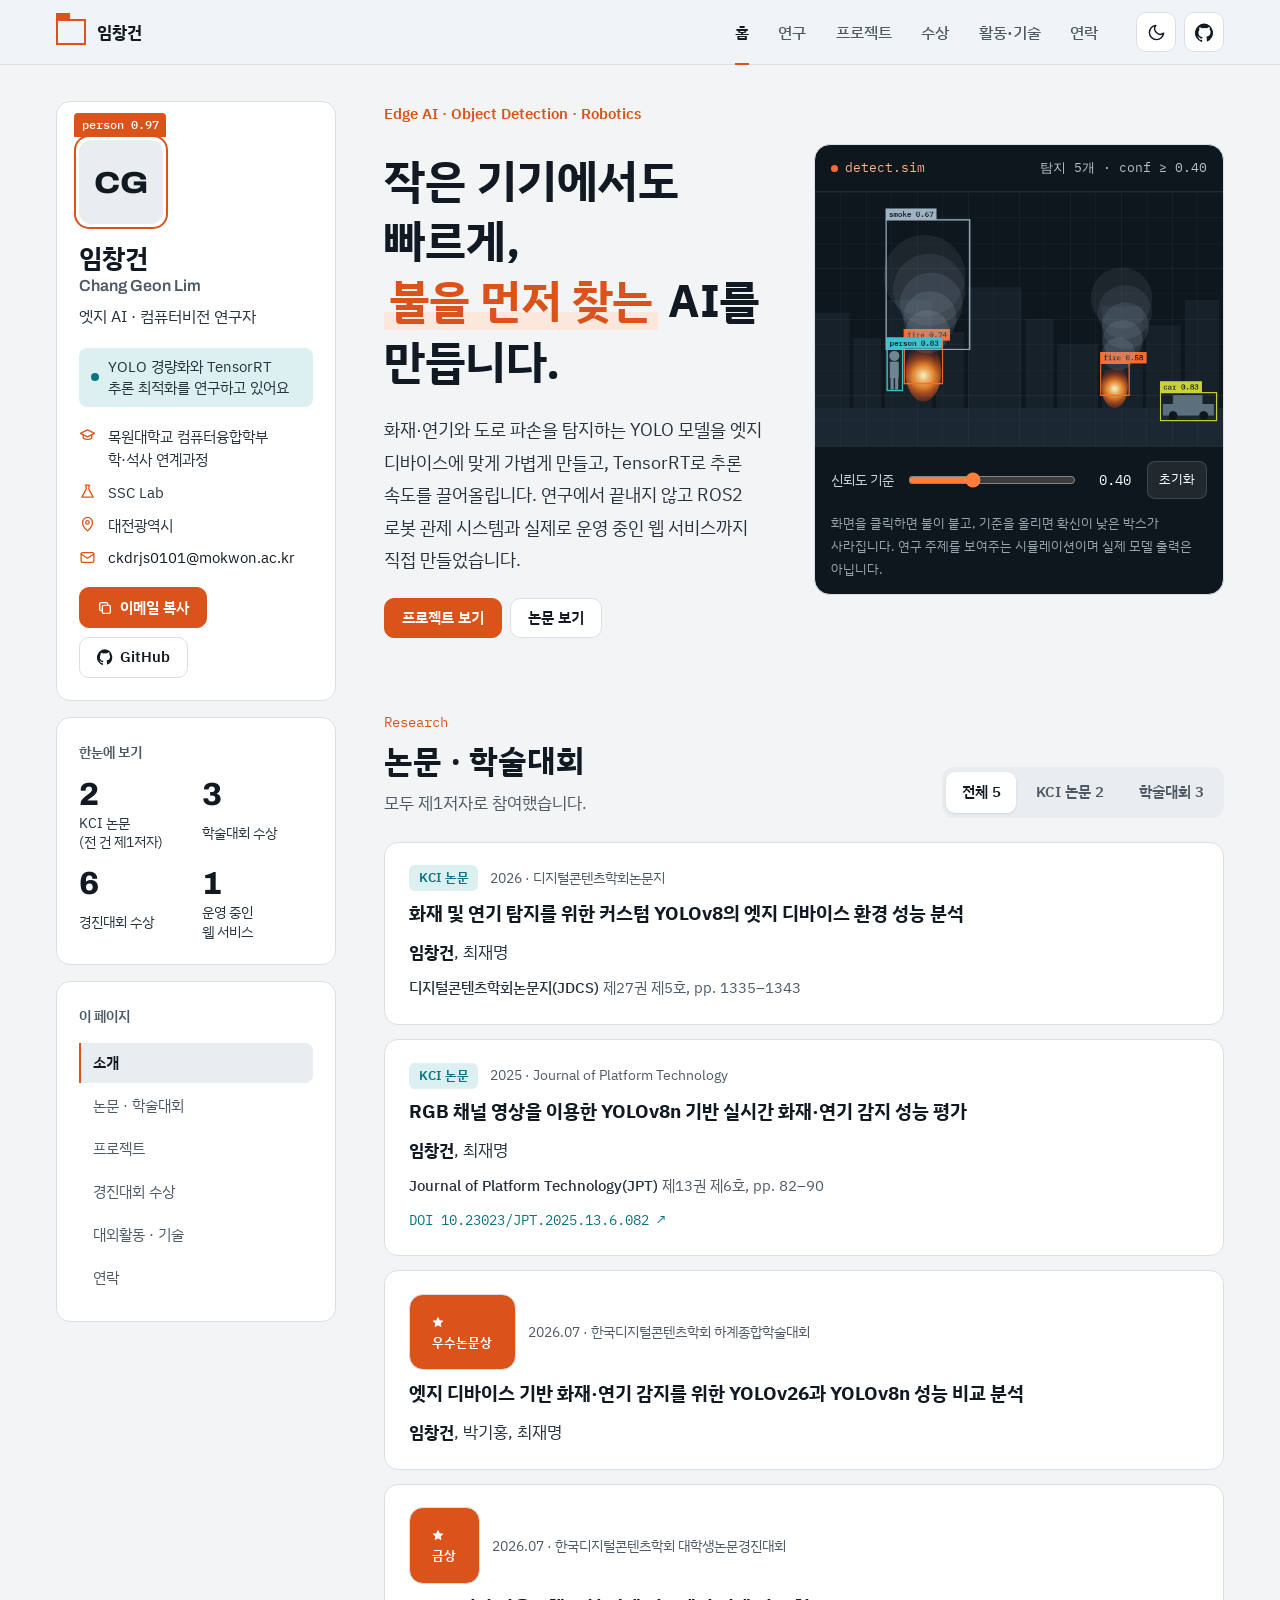
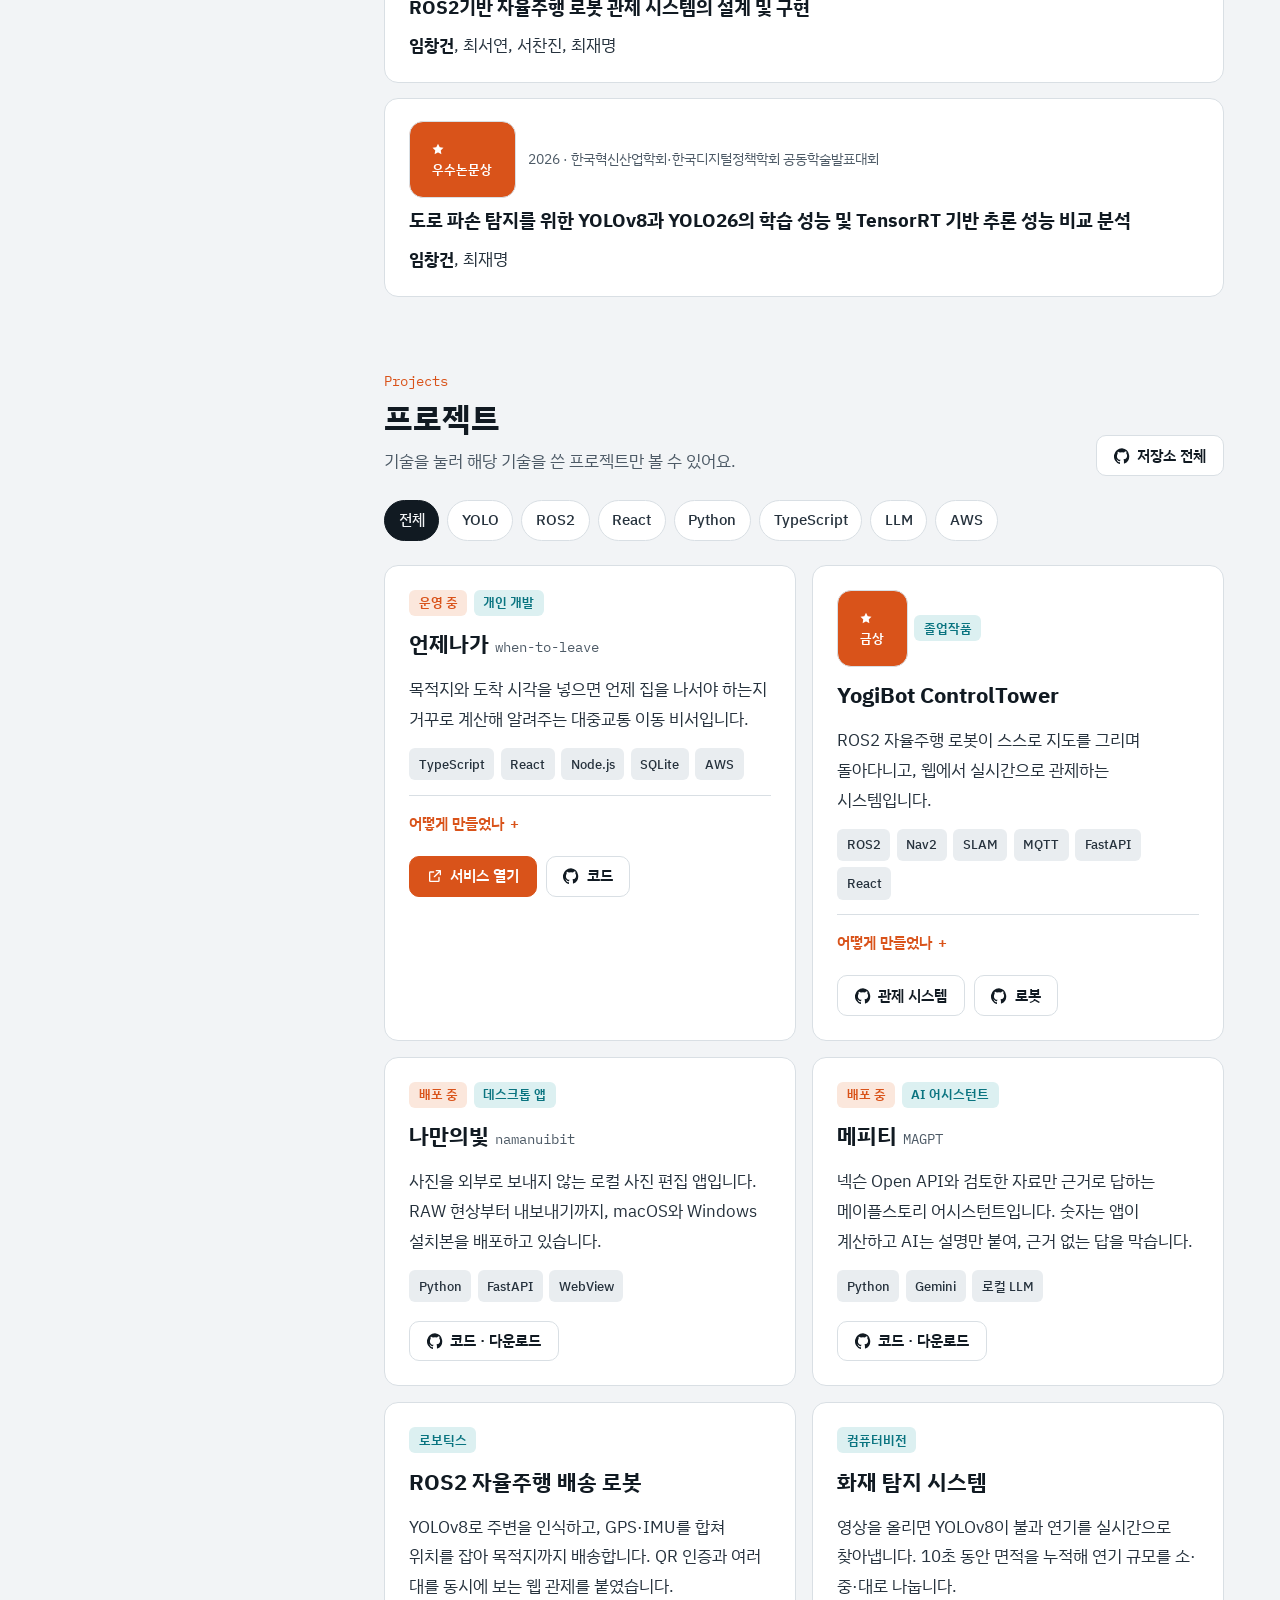
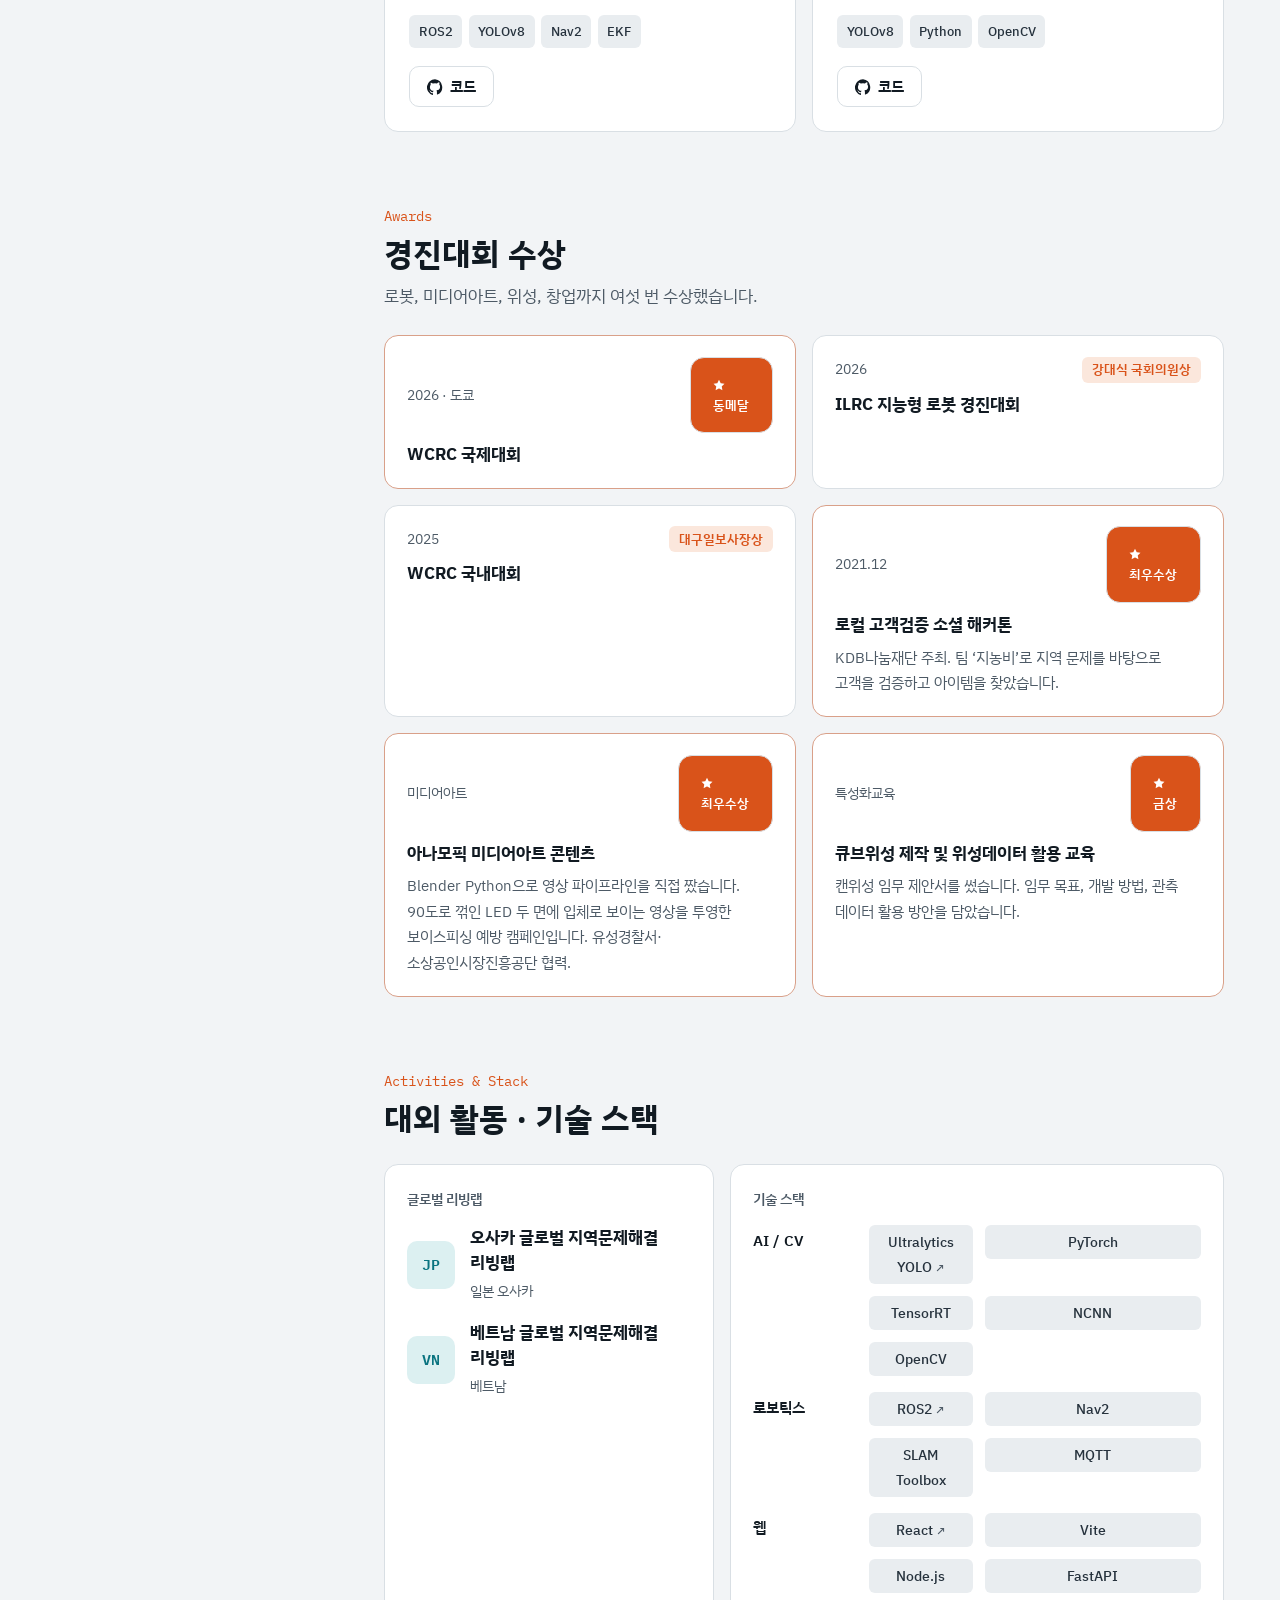
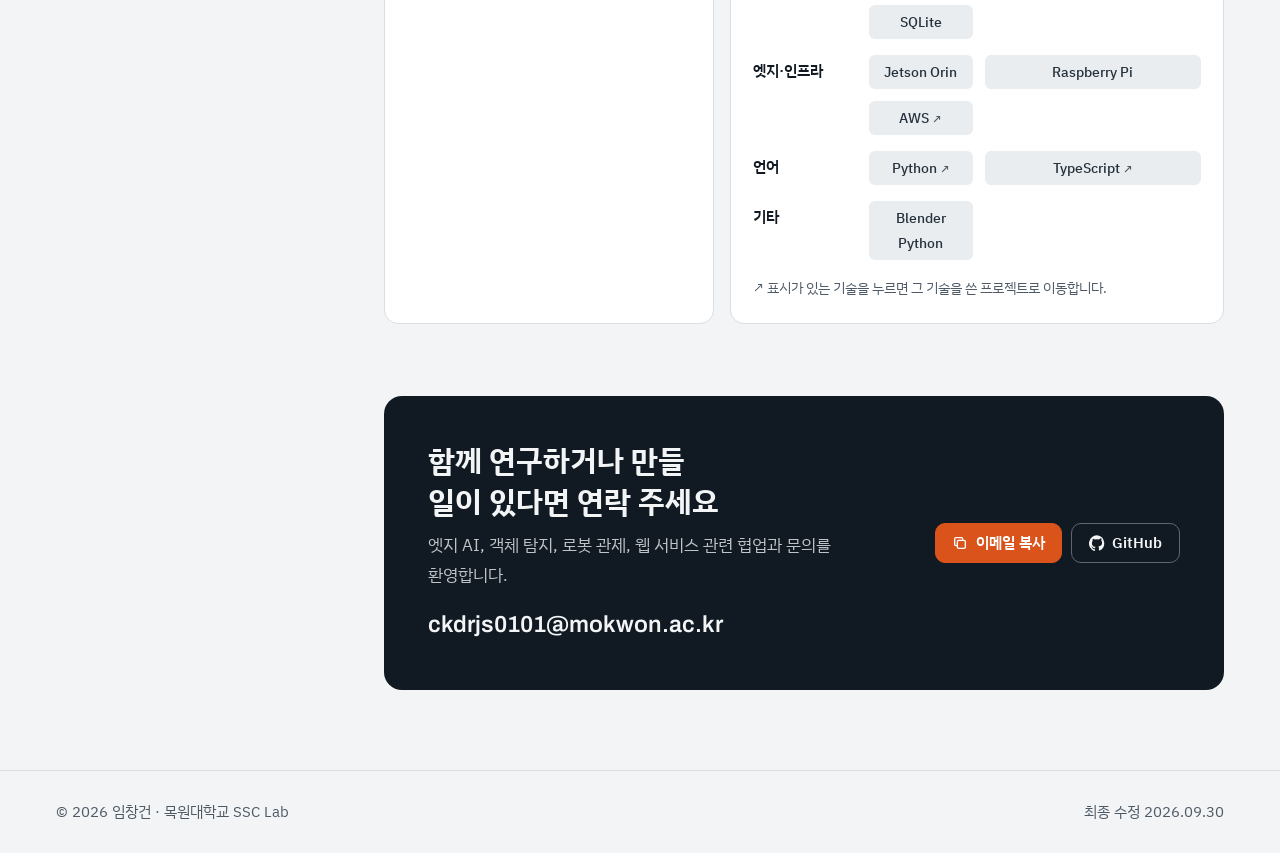
==== commit b6233bdb: "Keep detection boxes from covering text Co-Authored-By: Claude Opus 5.5 <noreply@anthropic.com>" ====
--- a/index.html
+++ b/index.html
@@ -166,9 +166,9 @@
 .hero-copy { display: grid; gap: 1.4rem; }
 .hero .kicker { display: inline-flex; gap: .5rem; align-items: center; font-size: .9375rem; font-weight: 600; color: var(--box); }
 .hero h2 { font-size: clamp(2rem, 4.2vw, 2.9rem); font-weight: 700; line-height: 1.3; letter-spacing: -.01em; }
-.hero h2 .hl { position: relative; white-space: nowrap; padding-inline: .15em; }
-.hero h2 .hl::before { content: ""; position: absolute; inset: .05em 0 0; border: 2.5px solid var(--box); pointer-events: none; }
-.hero h2 .hl::after { content: attr(data-label); position: absolute; left: 0; bottom: calc(100% - .05em); transform: translateX(-2.5px); background: var(--box); color: var(--box-ink); font: 500 .75rem/1 var(--f-mono); padding: .3rem .4rem; letter-spacing: 0; }
+.hero h2 .hl { white-space: nowrap; color: var(--box); background: linear-gradient(transparent 70%, var(--box-soft) 70%); padding-inline: .1em; }
+
+
 .hero .lede { font-size: 1.125rem; line-height: 1.8; color: var(--text); max-width: 32em; }
 
 /* detection stage */
@@ -283,10 +283,16 @@
 footer.site .container { display: flex; flex-wrap: wrap; justify-content: space-between; gap: .5rem 1rem; }
 
 /* tracking box that follows hovered cards */
-.tracker { position: absolute; z-index: 40; pointer-events: none; border: 2.5px solid var(--box); border-radius: calc(var(--r) + 3px); opacity: 0;
+.tracker { --c: var(--box); --k: 20px; --t: 2.5px; position: absolute; z-index: 40; pointer-events: none; opacity: 0;
+  background:
+    linear-gradient(var(--c), var(--c)) top left / var(--k) var(--t), linear-gradient(var(--c), var(--c)) top left / var(--t) var(--k),
+    linear-gradient(var(--c), var(--c)) top right / var(--k) var(--t), linear-gradient(var(--c), var(--c)) top right / var(--t) var(--k),
+    linear-gradient(var(--c), var(--c)) bottom left / var(--k) var(--t), linear-gradient(var(--c), var(--c)) bottom left / var(--t) var(--k),
+    linear-gradient(var(--c), var(--c)) bottom right / var(--k) var(--t), linear-gradient(var(--c), var(--c)) bottom right / var(--t) var(--k);
+  background-repeat: no-repeat;
   transition: left .28s cubic-bezier(.2,.8,.2,1), top .28s cubic-bezier(.2,.8,.2,1), width .28s cubic-bezier(.2,.8,.2,1), height .28s cubic-bezier(.2,.8,.2,1), opacity .2s; }
 .tracker.on { opacity: 1; }
-.tracker span { position: absolute; left: 12px; top: -13px; background: var(--box); color: var(--box-ink); font: 500 .75rem/1 var(--f-mono); padding: .35rem .5rem; border-radius: 4px; white-space: nowrap; }
+.tracker span { position: absolute; right: 0; top: -19px; background: var(--box); color: var(--box-ink); font: 500 .6875rem/1 var(--f-mono); padding: .2rem .4rem; border-radius: 3px; white-space: nowrap; }
 
 .toast { position: fixed; left: 50%; bottom: calc(env(safe-area-inset-bottom, 0px) + 1.5rem); transform: translateX(-50%); background: var(--ink); color: var(--bg); padding: .7rem 1.1rem; border-radius: 10px; font-size: .9375rem; z-index: 60; box-shadow: 0 8px 24px rgba(0,0,0,.2); }
 .to-top { position: fixed; right: clamp(16px, 3vw, 28px); bottom: calc(env(safe-area-inset-bottom, 0px) + 1.25rem); z-index: 45; }
@@ -394,7 +400,7 @@
         <div class="hero">
           <div class="hero-copy">
             <span class="kicker">Edge AI · Object Detection · Robotics</span>
-            <h2>작은 기기에서도 빠르게,<br><span class="hl" data-label="fire 0.91">불을 먼저 찾는</span> AI를 만듭니다.</h2>
+            <h2>작은 기기에서도 빠르게,<br><span class="hl">불을 먼저 찾는</span> AI를 만듭니다.</h2>
             <p class="lede">
               화재·연기와 도로 파손을 탐지하는 YOLO 모델을 엣지 디바이스에 맞게 가볍게 만들고, TensorRT로 추론 속도를 끌어올립니다.
               연구에서 끝내지 않고 ROS2 로봇 관제 시스템과 실제로 운영 중인 웹 서비스까지 직접 만들었습니다.
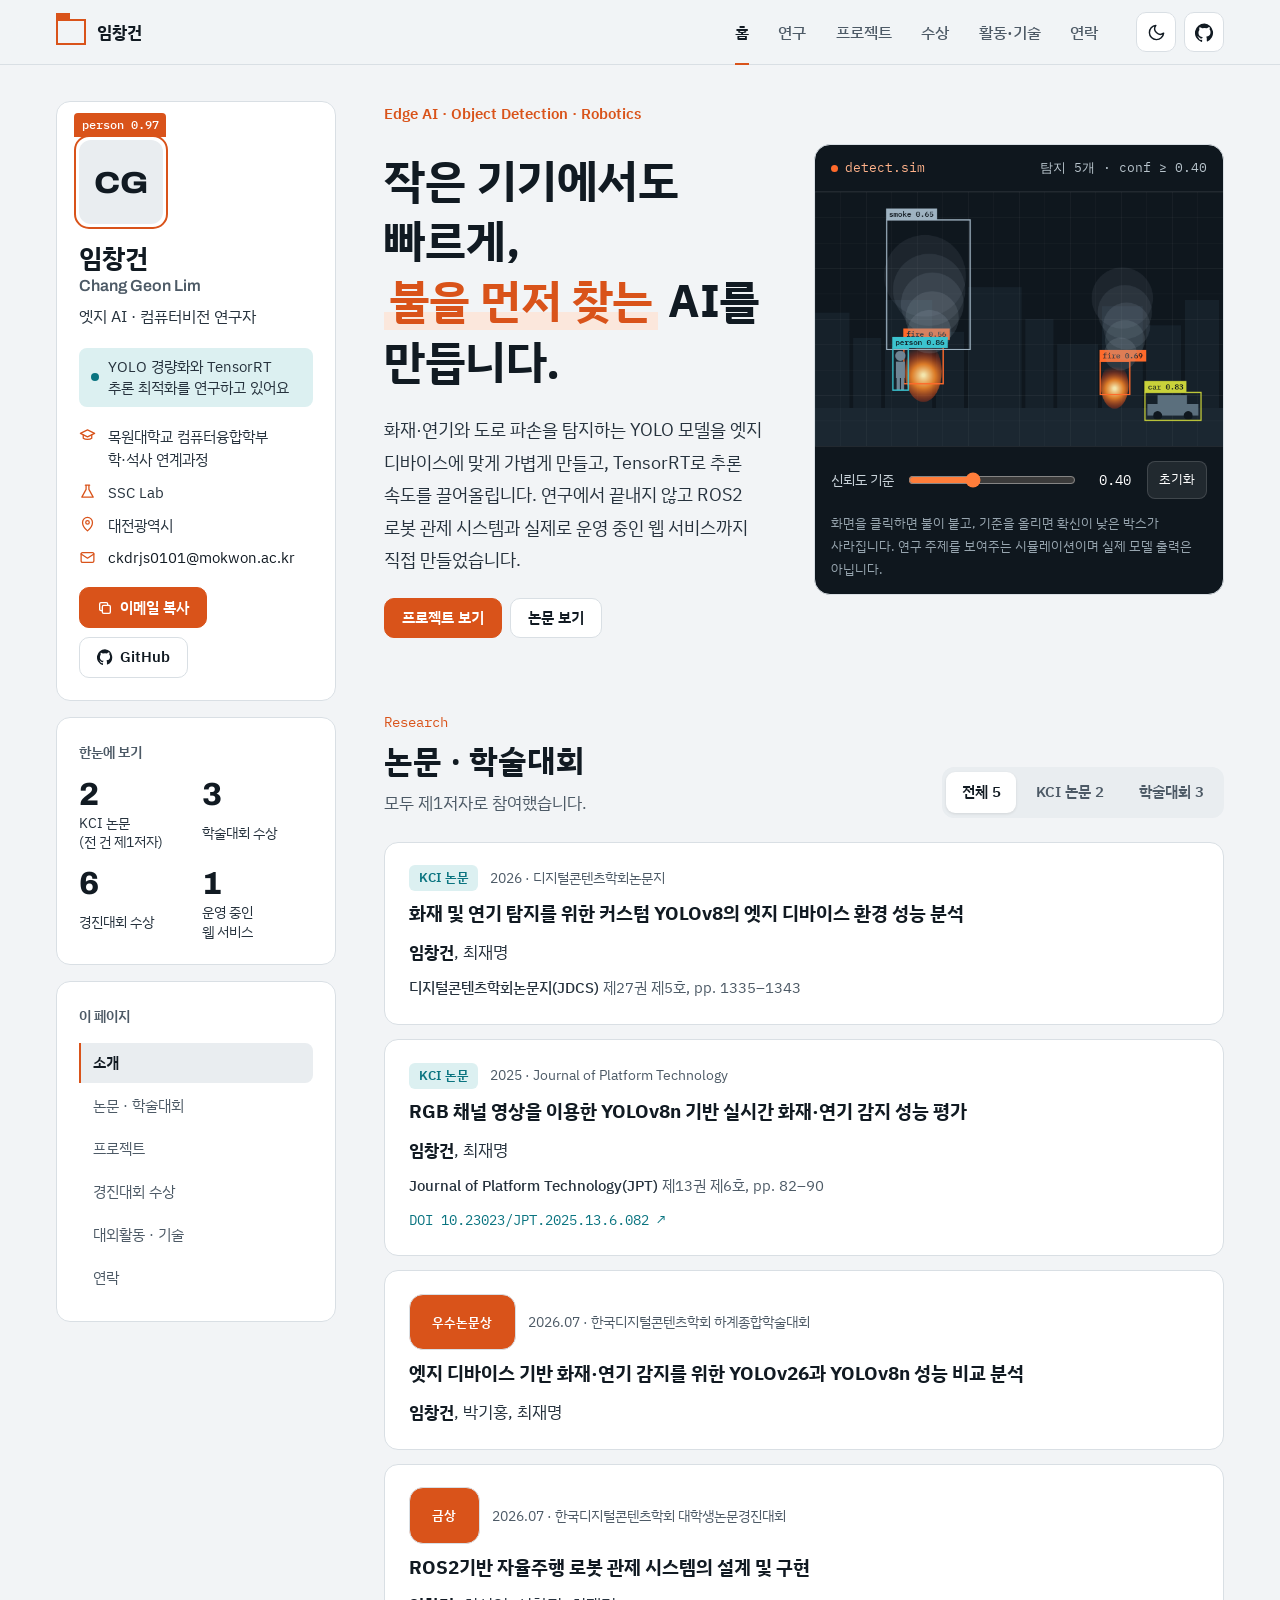
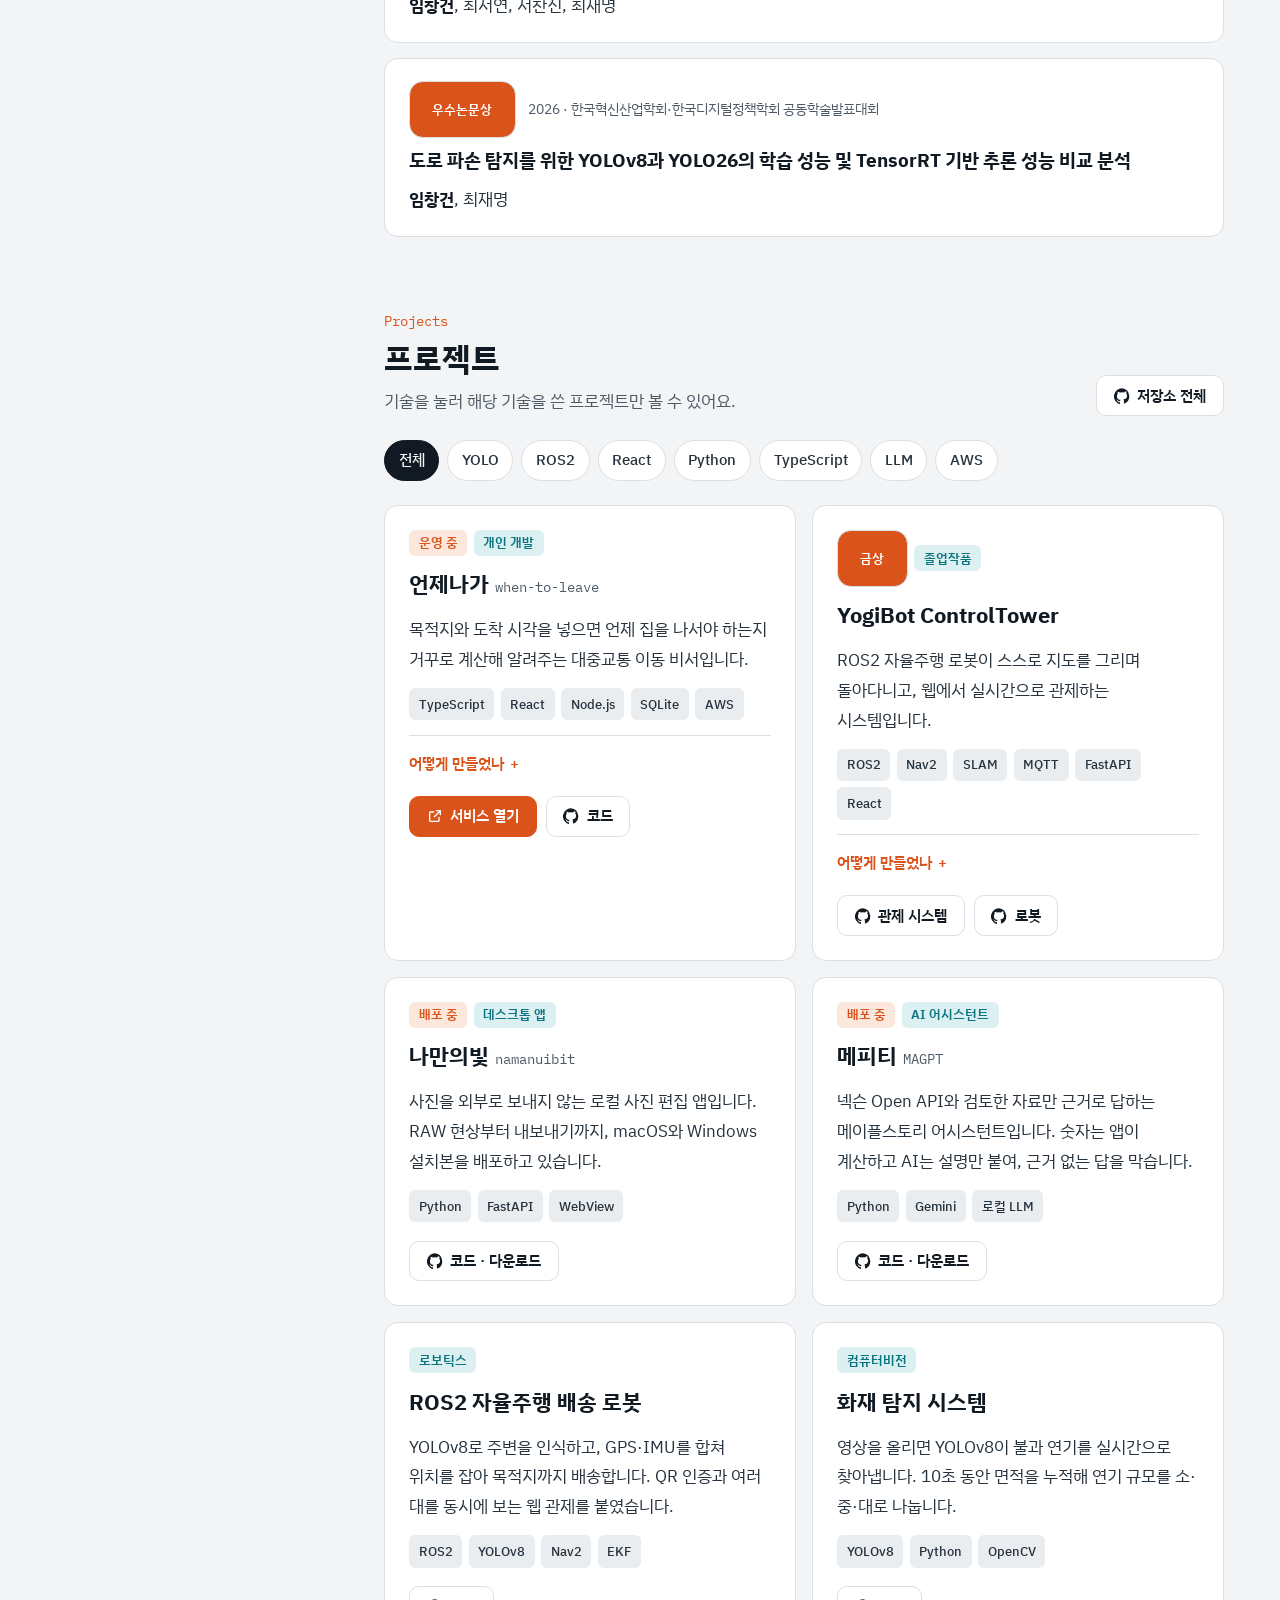
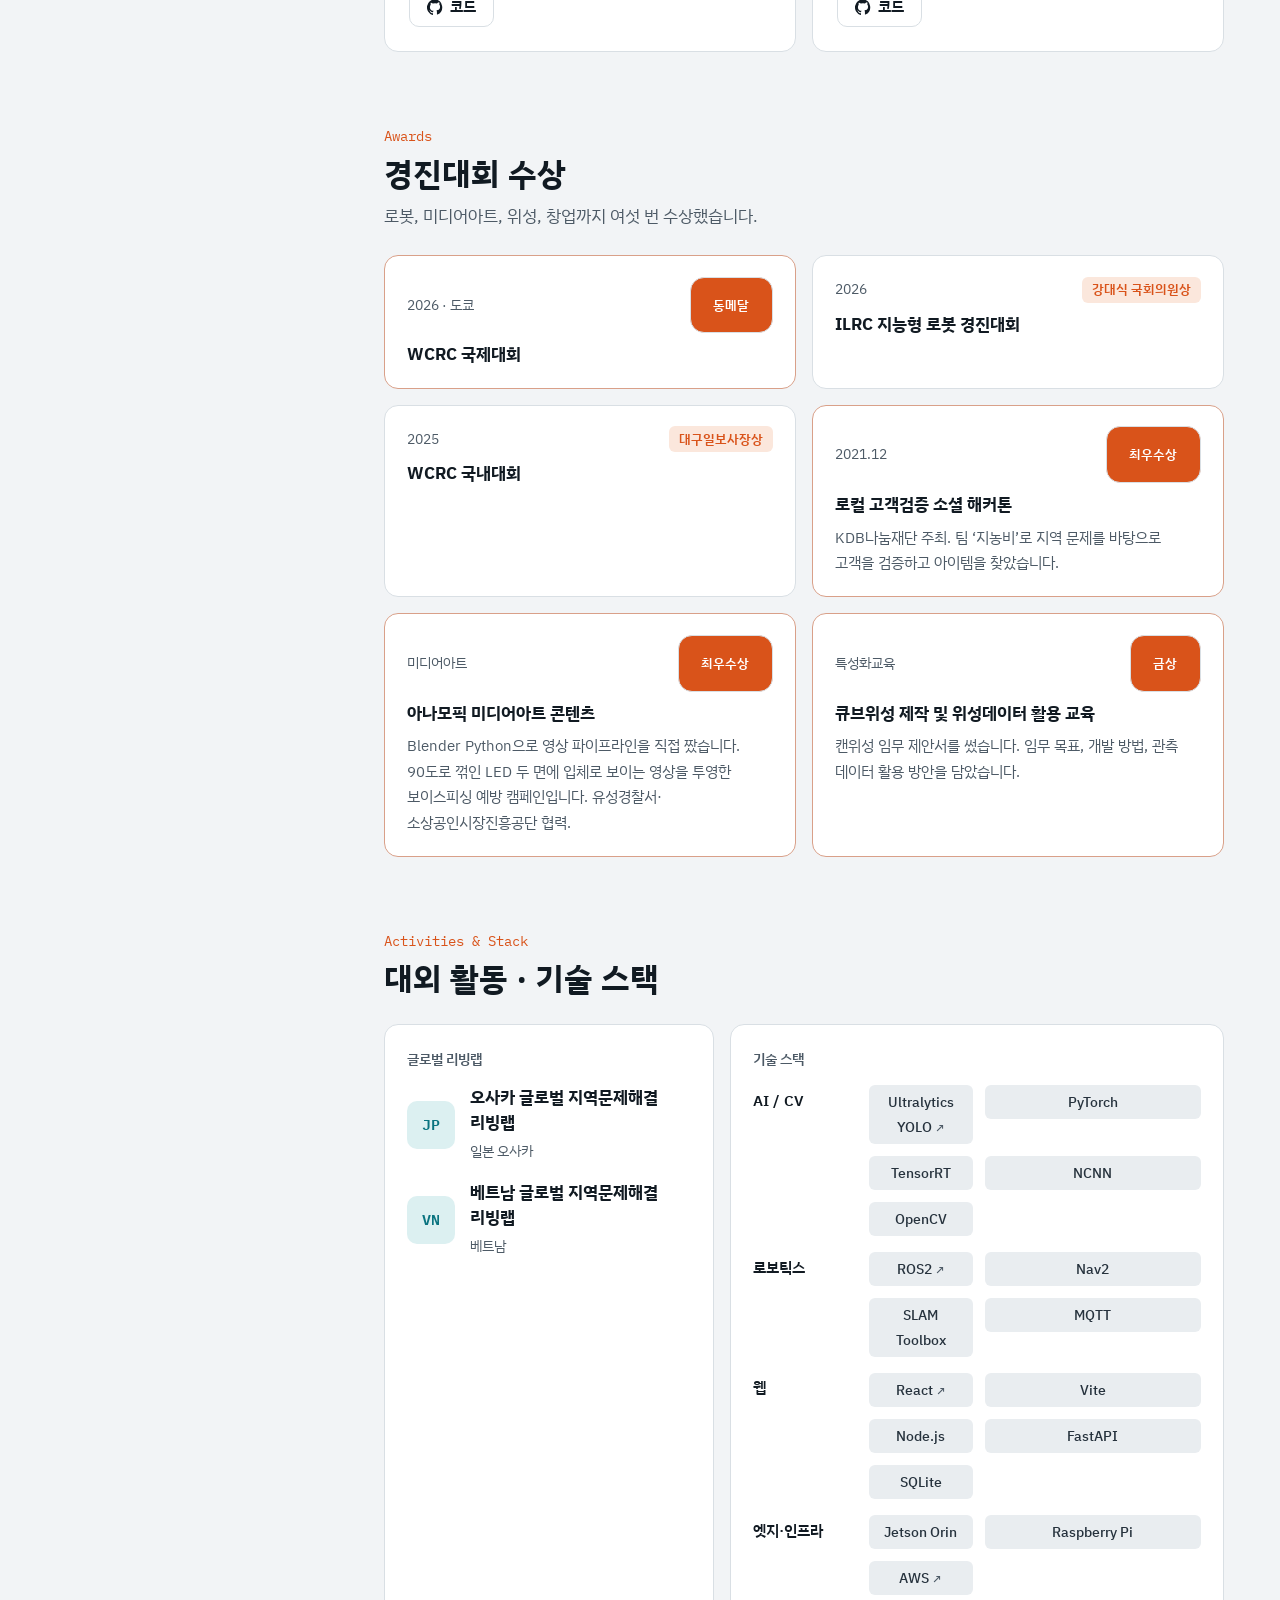
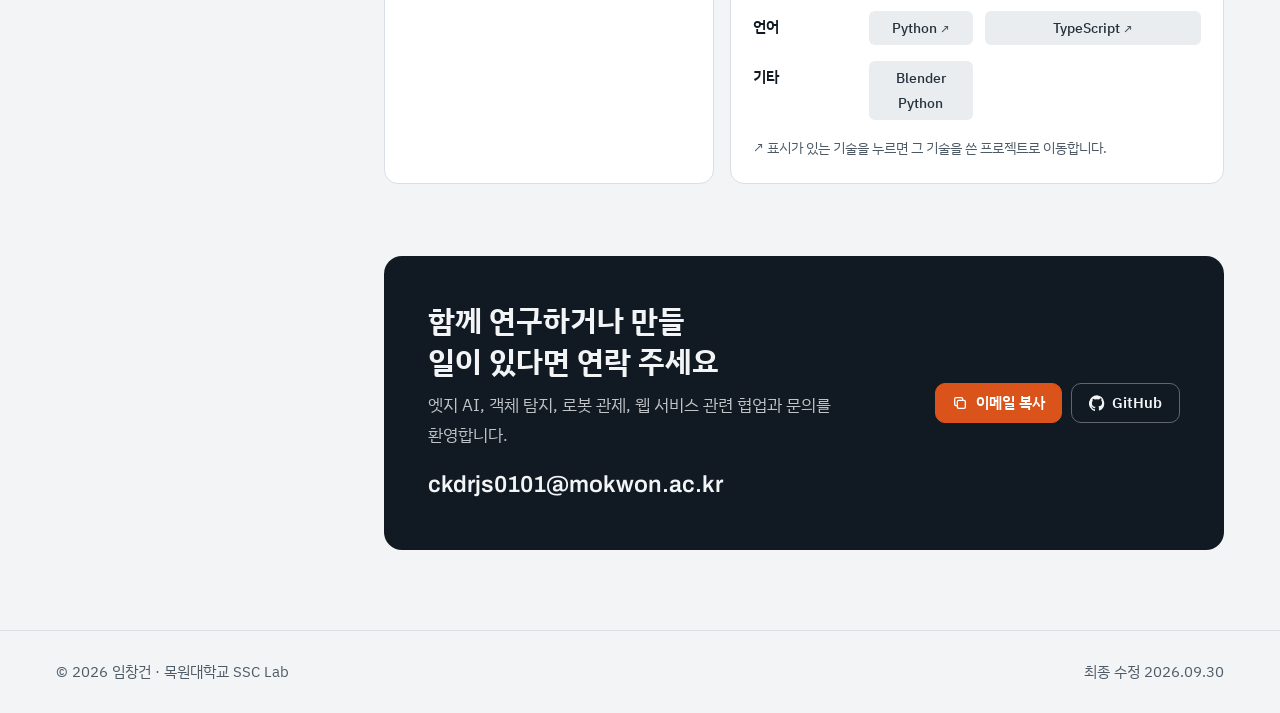
==== commit cc9a0126: "Remove star from award badges Co-Authored-By: Claude Opus 5.5 <noreply@anthropic.com>" ====
--- a/index.html
+++ b/index.html
@@ -205,7 +205,6 @@
 .pill { display: inline-flex; align-items: center; gap: .3rem; font-size: .8125rem; font-weight: 600; line-height: 1; padding: .4rem .6rem; border-radius: 6px; white-space: nowrap; }
 .pill.kind { background: var(--cool-soft); color: var(--cool); }
 .pill.award { background: var(--box); color: var(--box-ink); }
-.pill.award::before { content: "★"; font-size: .75rem; }
 .pill.soft { background: var(--box-soft); color: var(--box); }
 
 /* projects */
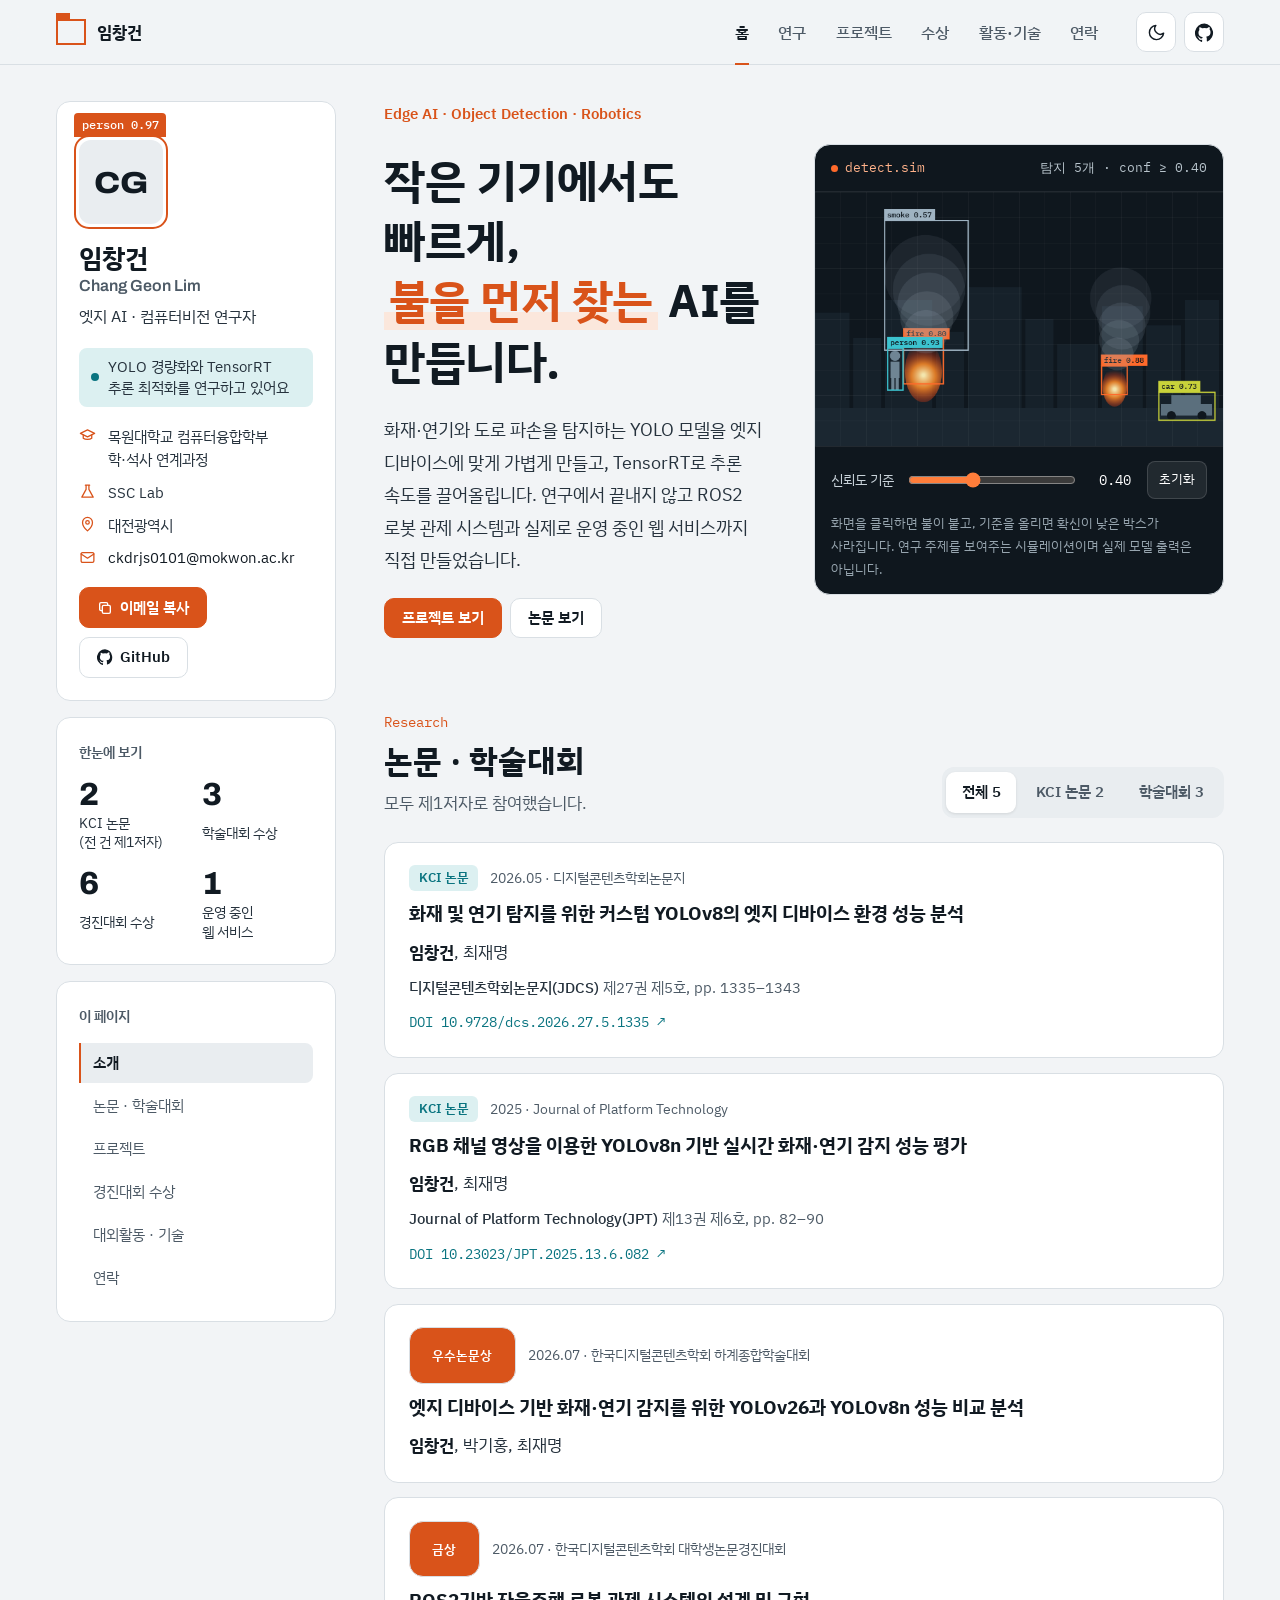
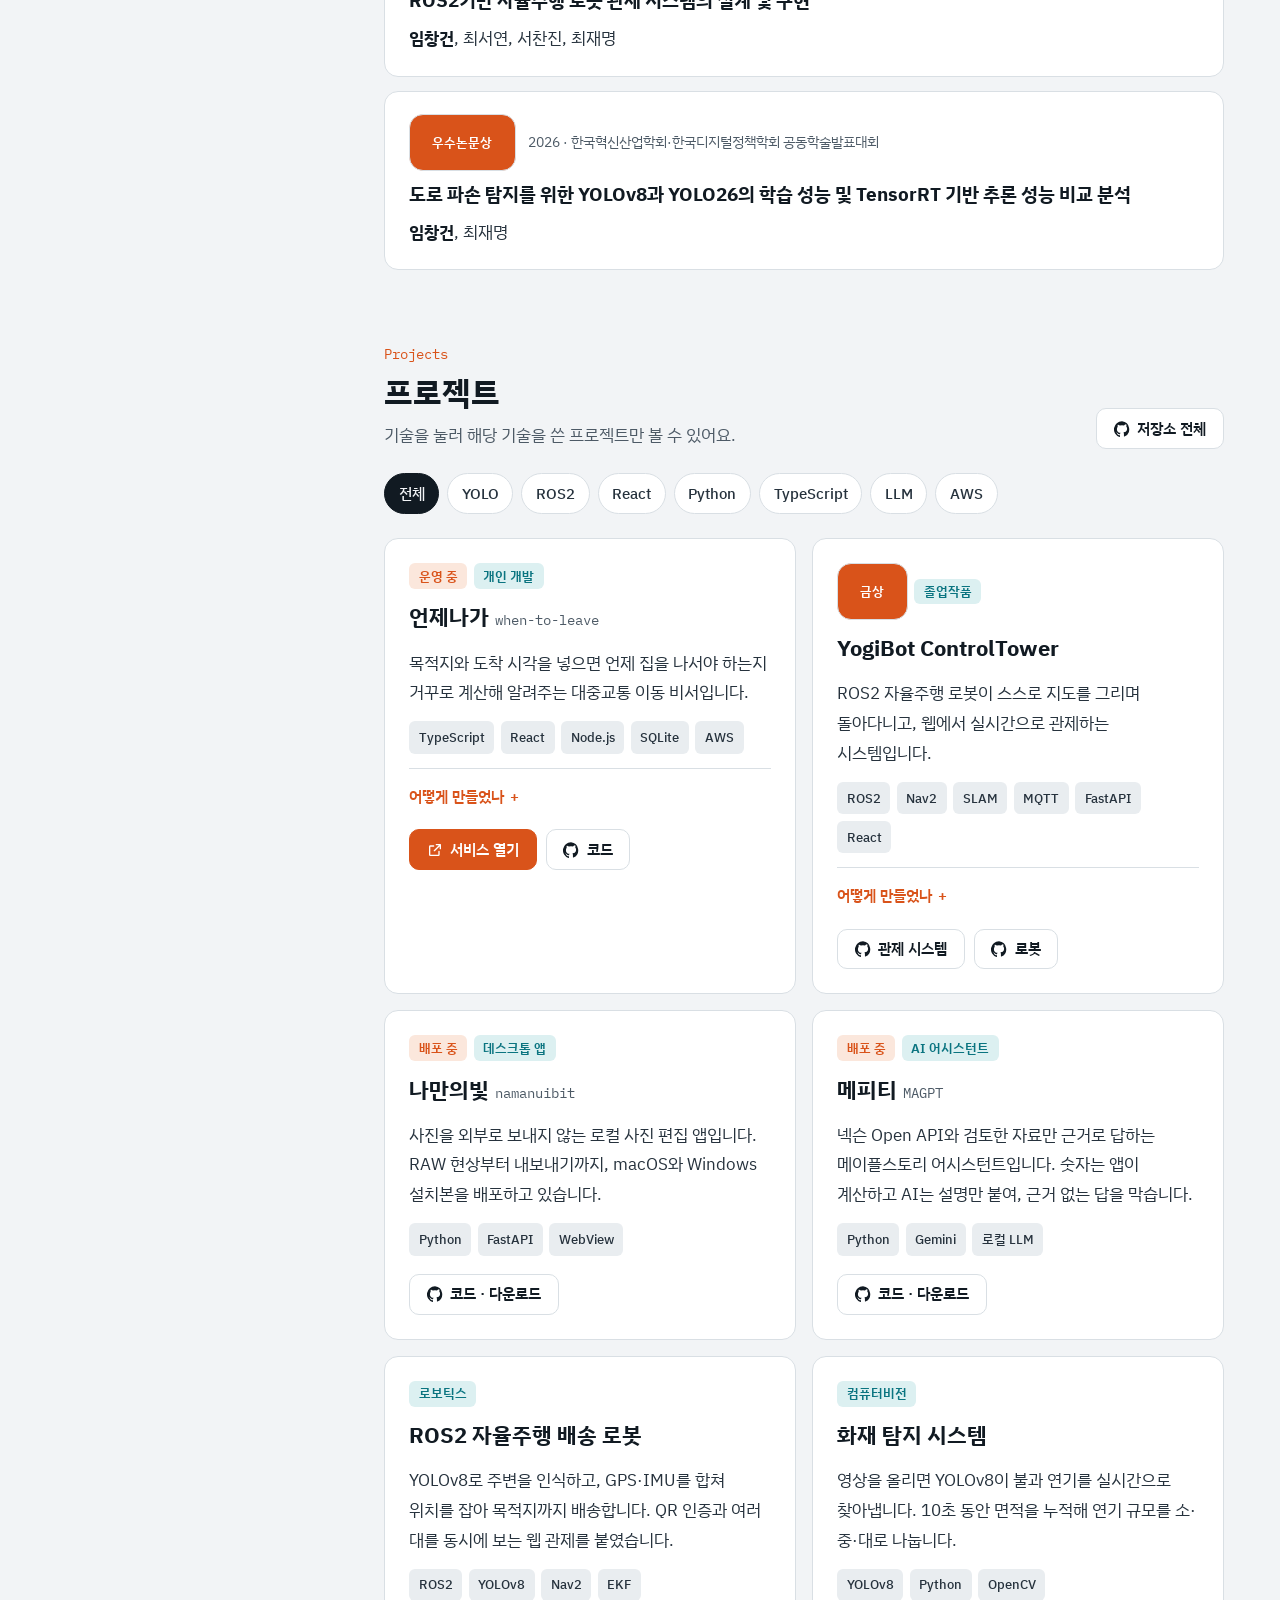
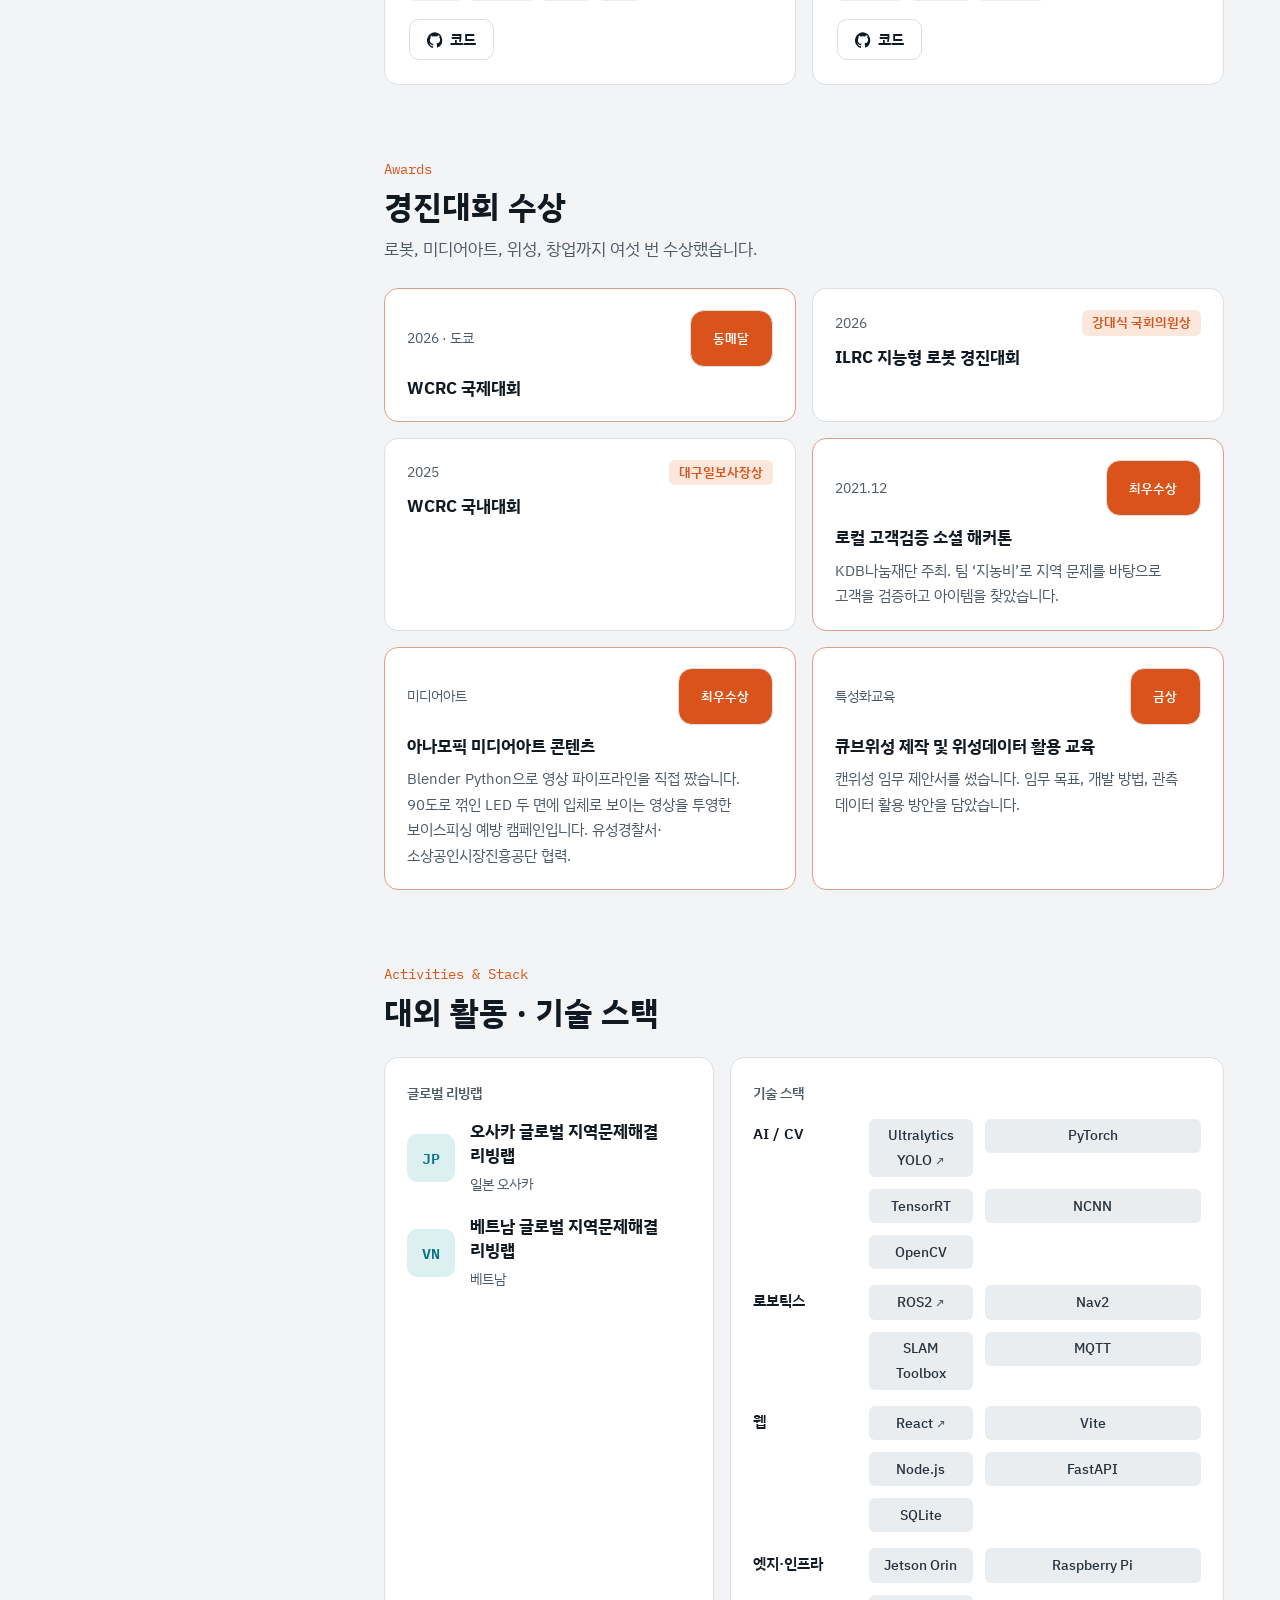
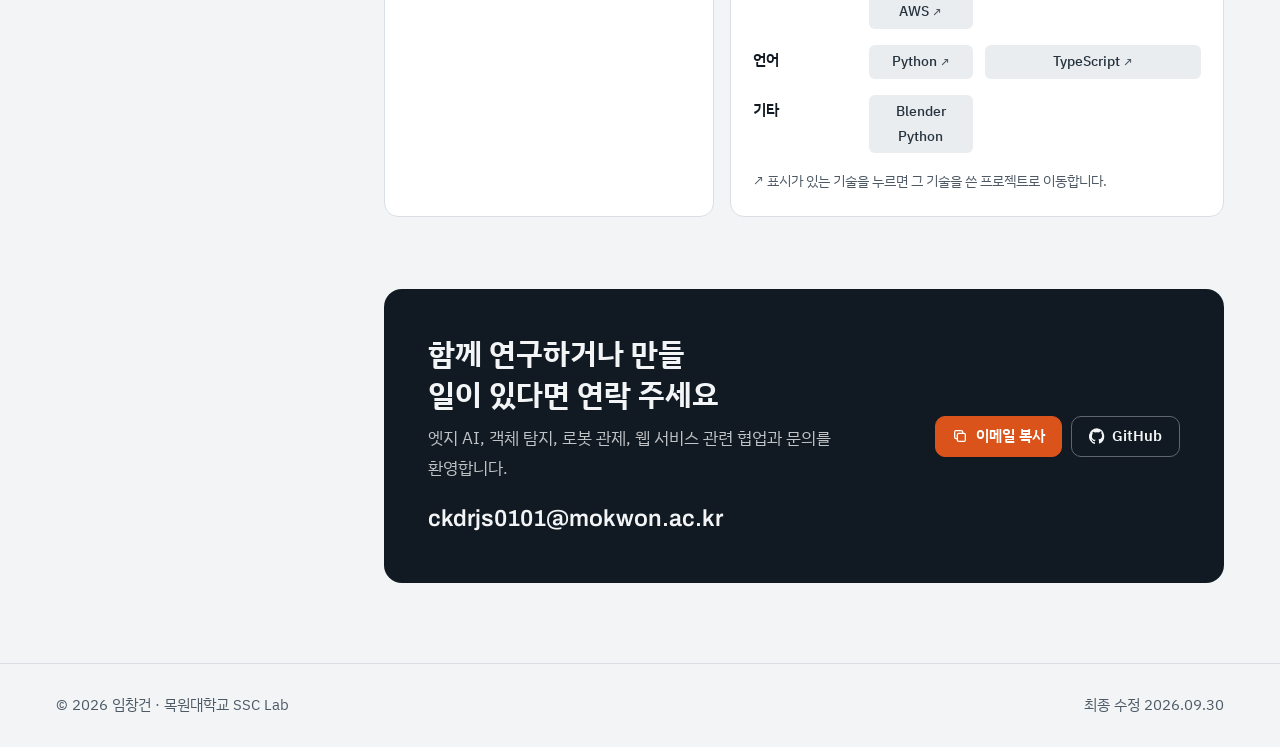
==== commit c1b532ad: "Add JDCS paper DOI and issue month Co-Authored-By: Claude Opus 5.5 <noreply@anthropic.com>" ====
--- a/index.html
+++ b/index.html
@@ -436,10 +436,11 @@
         </div>
         <div class="pubs" id="pubs">
           <article class="pub track" data-type="journal" data-cls="paper">
-            <div class="meta"><span class="pill kind">KCI 논문</span><span>2026 · 디지털콘텐츠학회논문지</span></div>
+            <div class="meta"><span class="pill kind">KCI 논문</span><span>2026.05 · 디지털콘텐츠학회논문지</span></div>
             <h3>화재 및 연기 탐지를 위한 커스텀 YOLOv8의 엣지 디바이스 환경 성능 분석</h3>
             <p class="au"><b>임창건</b>, 최재명</p>
             <p class="src"><em>디지털콘텐츠학회논문지(JDCS)</em> 제27권 제5호, pp. 1335–1343</p>
+            <a class="doi" href="https://doi.org/10.9728/dcs.2026.27.5.1335" target="_blank" rel="noopener">DOI 10.9728/dcs.2026.27.5.1335 ↗</a>
           </article>
           <article class="pub track" data-type="journal" data-cls="paper">
             <div class="meta"><span class="pill kind">KCI 논문</span><span>2025 · Journal of Platform Technology</span></div>
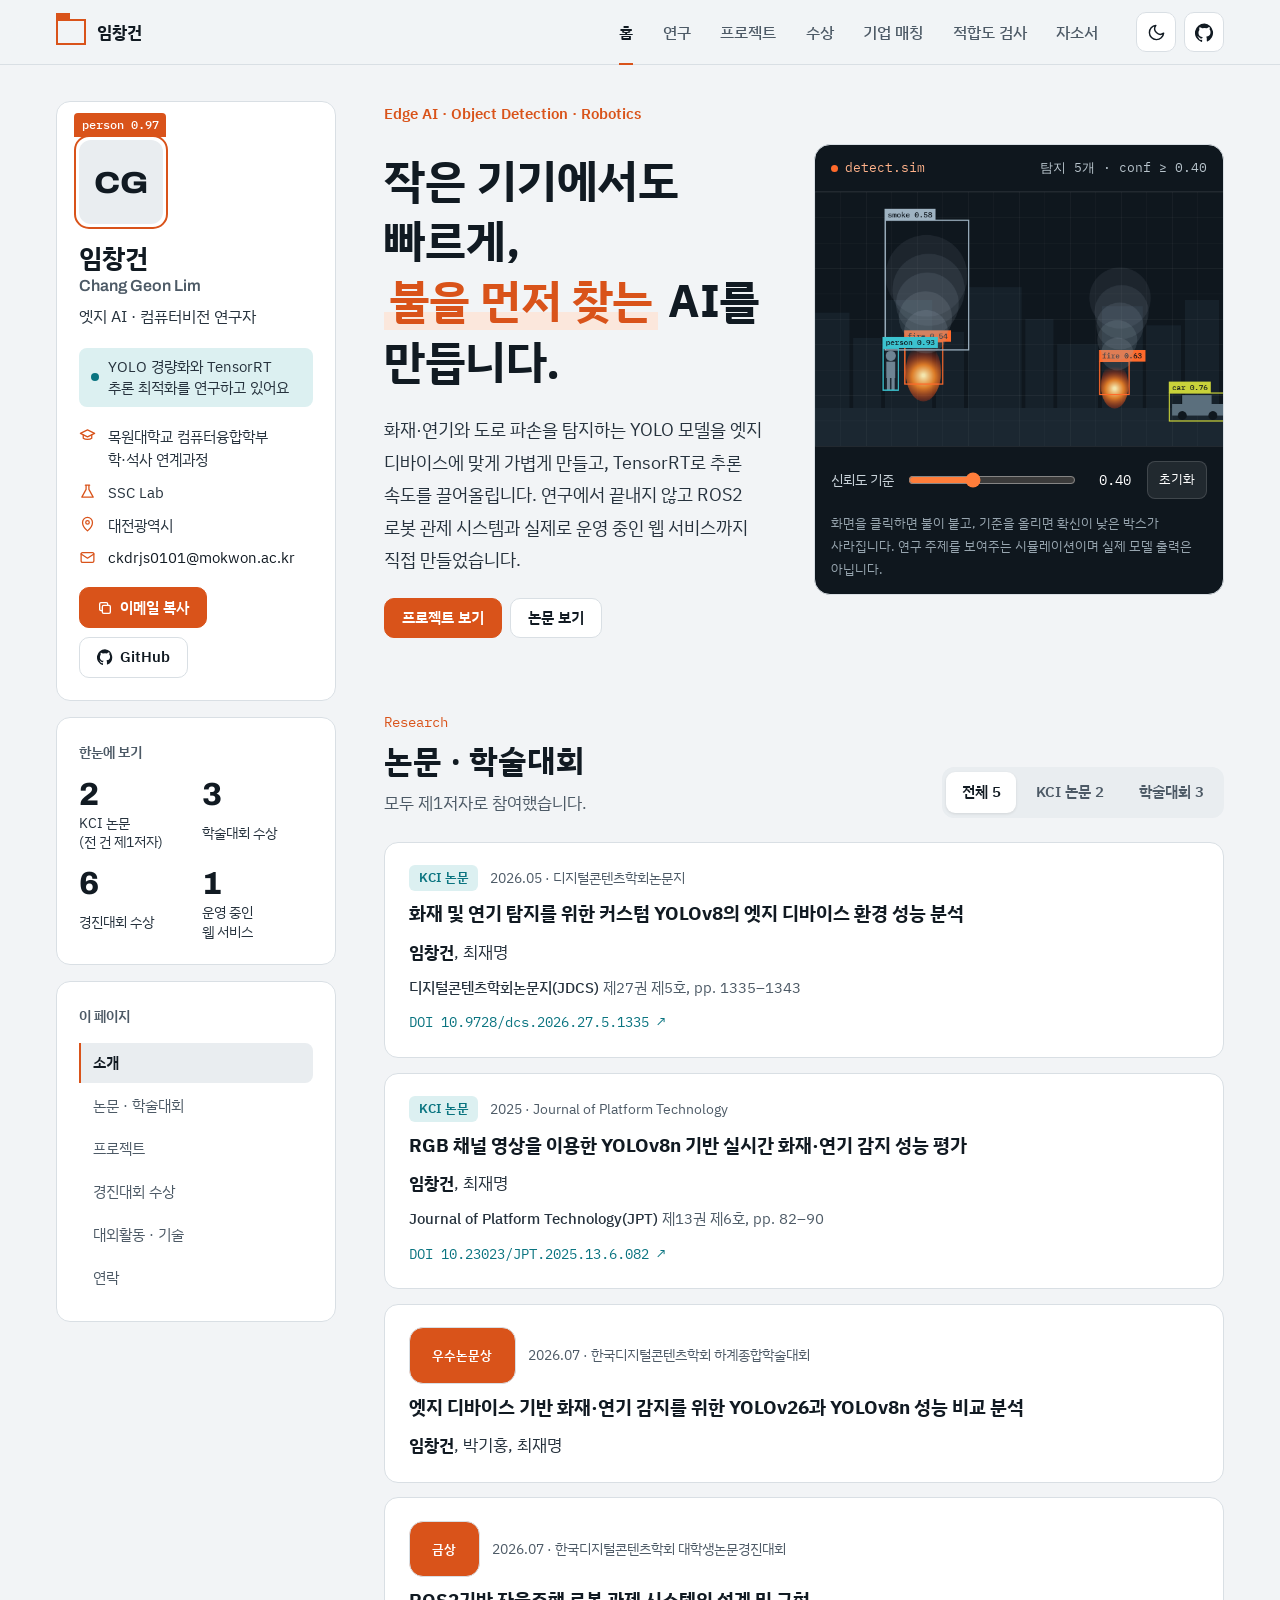
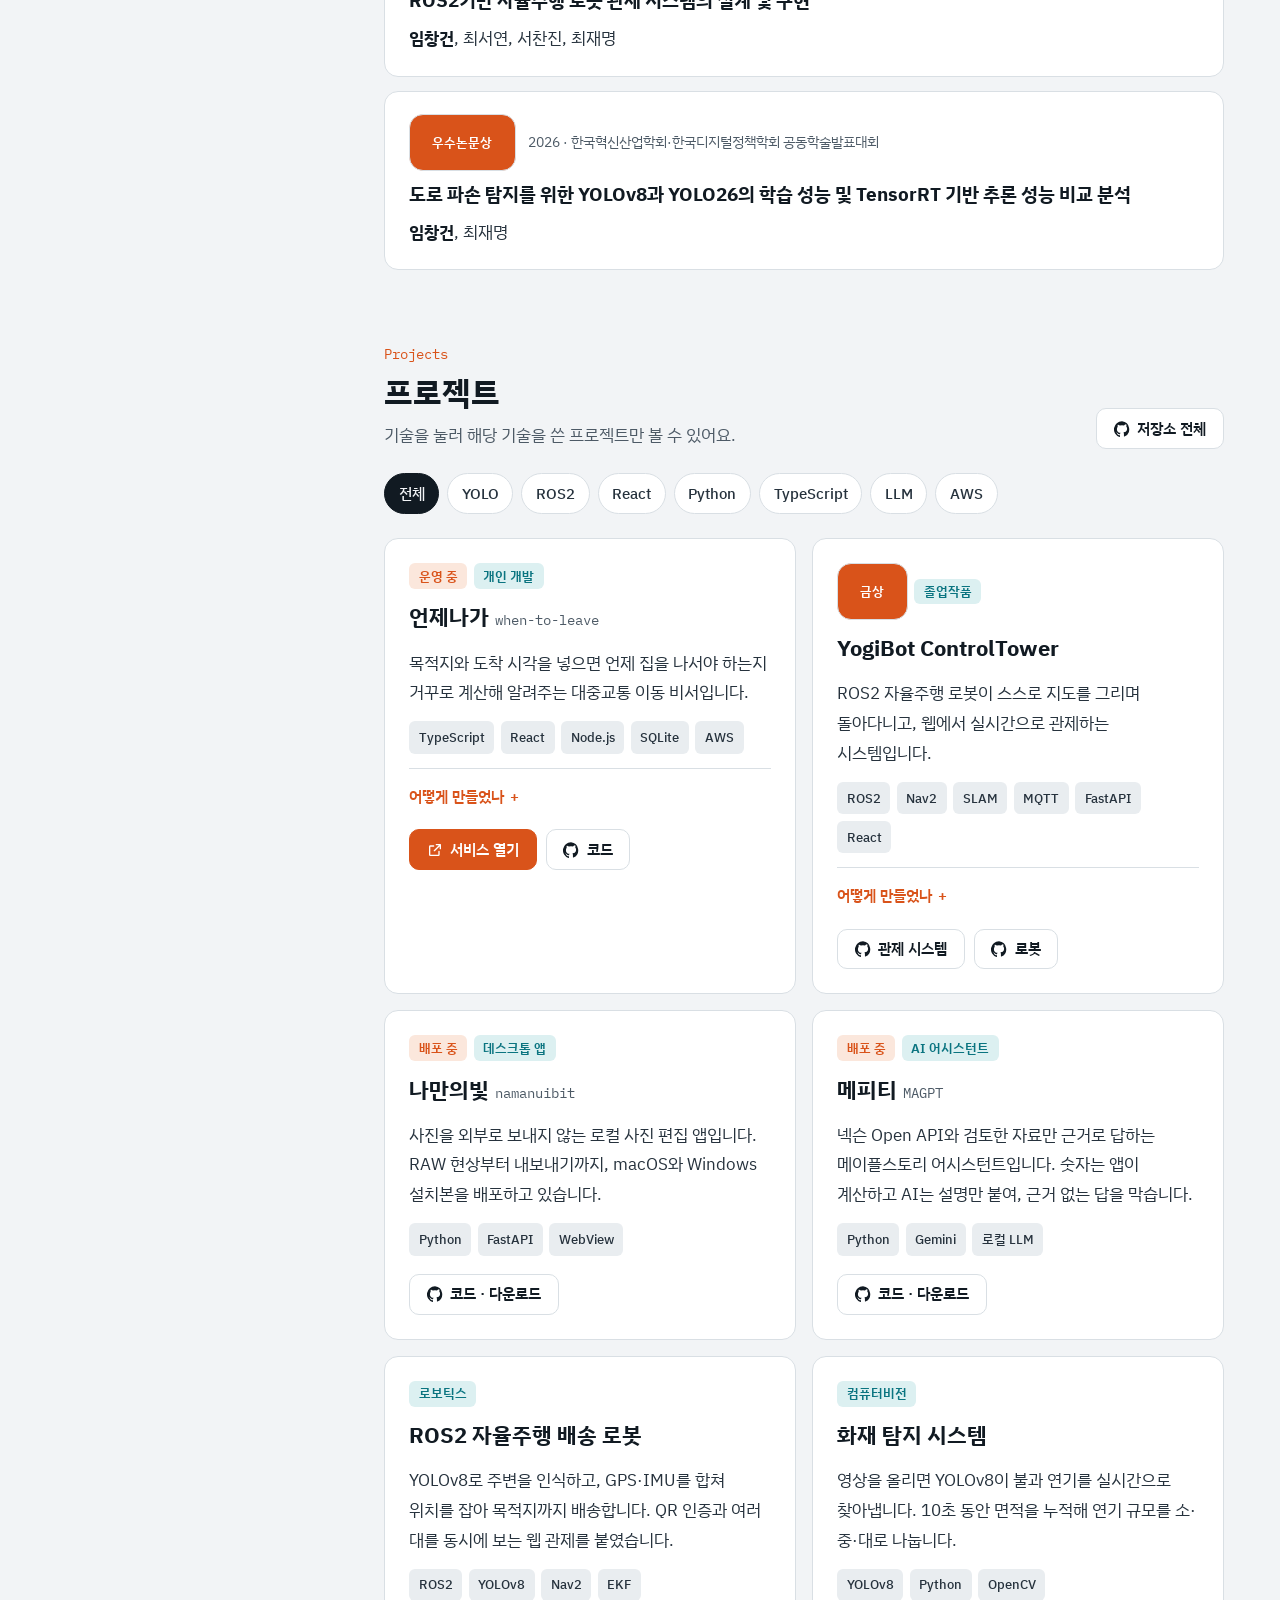
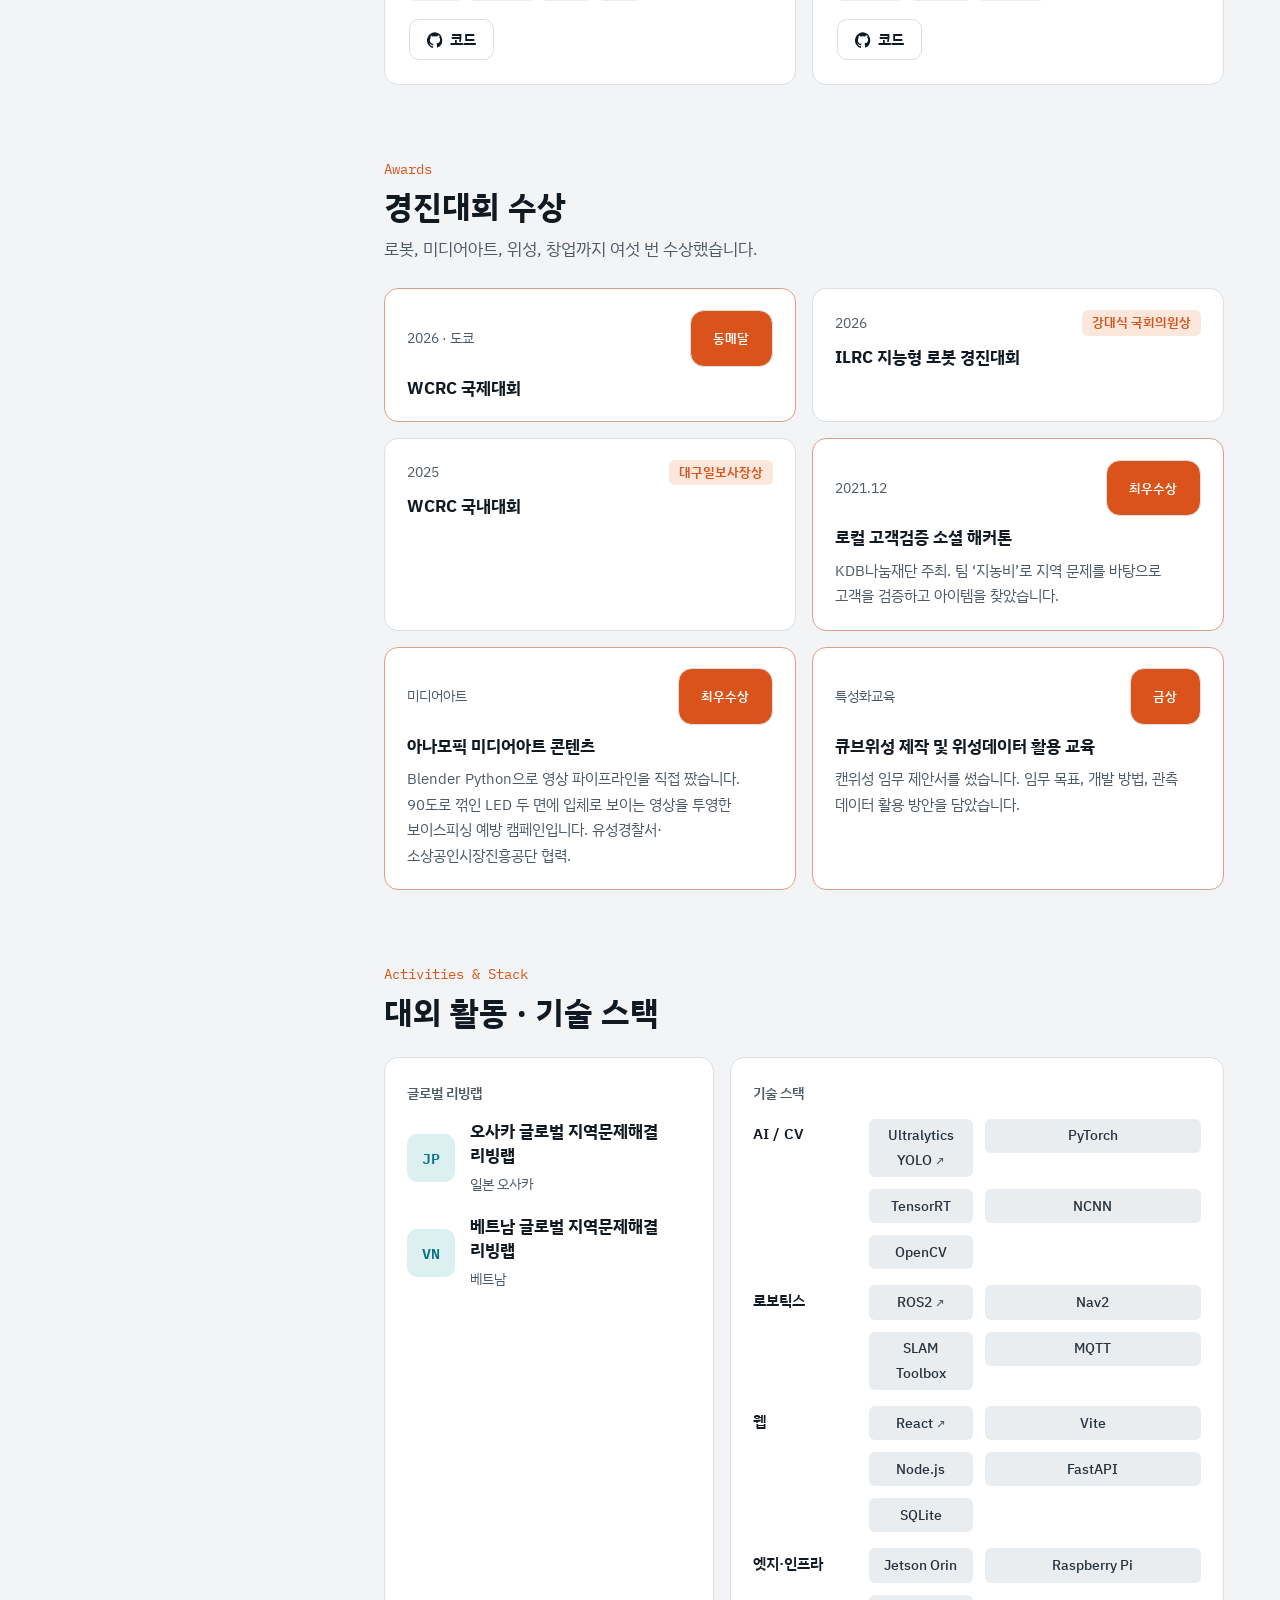
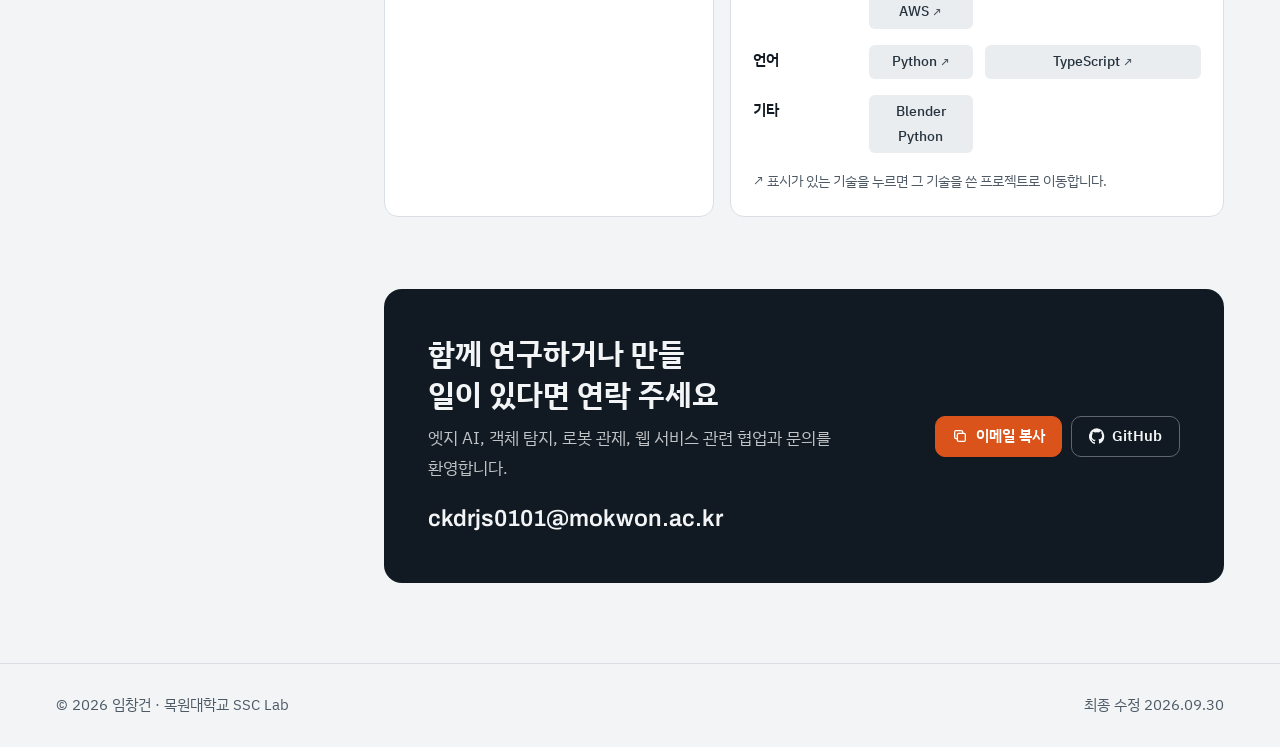
==== commit f60d91b3: "Add company matching, fit check and cover letter tools for Render Local/Render server with DART + Ge" ====
--- a/index.html
+++ b/index.html
@@ -11,297 +11,7 @@
 <link rel="preconnect" href="https://fonts.googleapis.com">
 <link rel="preconnect" href="https://fonts.gstatic.com" crossorigin>
 <link rel="stylesheet" href="https://fonts.googleapis.com/css2?family=Archivo:wdth,wght@100,600..800&family=IBM+Plex+Mono:wght@400;500&family=IBM+Plex+Sans+KR:wght@400;500;600;700&display=swap">
-<style>
-/* Layout: sticky navbar + sticky profile sidebar + roomy main column. Readability first: 17px body, ink-colored copy, muted only for meta. */
-:root {
-  --bg: #f2f4f6;
-  --surface: #ffffff;
-  --surface-2: #e9edf0;
-  --ink: #111a22;
-  --text: #26323d;
-  --muted: #4d5a66;
-  --line: #d9dfe4;
-  --box: #d9531a;
-  --box-soft: #fbe7dc;
-  --box-ink: #ffffff;
-  --cool: #0a7480;
-  --cool-soft: #dcf0f1;
-  --nav-bg: rgba(242, 244, 246, .86);
-  --stage: #0f171e;
-  --f-display: "Archivo", "IBM Plex Sans KR", system-ui, sans-serif;
-  --f-body: "IBM Plex Sans KR", "Apple SD Gothic Neo", "Malgun Gothic", system-ui, sans-serif;
-  --f-mono: "IBM Plex Mono", ui-monospace, "SFMono-Regular", Menlo, monospace;
-  --nav-h: 64px;
-  --r: 14px;
-}
-@media (prefers-color-scheme: dark) {
-  :root:not([data-theme="light"]) {
-    --bg: #0d1318; --surface: #151d24; --surface-2: #1d2731; --ink: #eef3f6; --text: #d3dbe1; --muted: #9eabb6; --line: #27333e;
-    --box: #ff7d3a; --box-soft: #3a2215; --box-ink: #1a0d05; --cool: #4cc9d4; --cool-soft: #12303a; --nav-bg: rgba(13, 19, 24, .86); --stage: #0a1015;
-    color-scheme: dark;
-  }
-}
-:root[data-theme="dark"] {
-  --bg: #0d1318; --surface: #151d24; --surface-2: #1d2731; --ink: #eef3f6; --text: #d3dbe1; --muted: #9eabb6; --line: #27333e;
-  --box: #ff7d3a; --box-soft: #3a2215; --box-ink: #1a0d05; --cool: #4cc9d4; --cool-soft: #12303a; --nav-bg: rgba(13, 19, 24, .86); --stage: #0a1015;
-  color-scheme: dark;
-}
-
-* { box-sizing: border-box; }
-[hidden] { display: none !important; }
-html { scroll-behavior: smooth; }
-body {
-  margin: 0; background: var(--bg); color: var(--text);
-  font-family: var(--f-body); font-size: 1.0625rem; line-height: 1.75; word-break: keep-all; overflow-wrap: break-word;
-  -webkit-font-smoothing: antialiased;
-}
-a { color: inherit; }
-:focus-visible { outline: 2.5px solid var(--box); outline-offset: 3px; border-radius: 4px; }
-h1, h2, h3 { text-wrap: balance; margin: 0; color: var(--ink); }
-p { margin: 0; }
-ul, ol { margin: 0; padding: 0; list-style: none; }
-button { font: inherit; }
-.mono { font-family: var(--f-mono); font-size: .875rem; }
-.muted { color: var(--muted); }
-.container { max-width: 78rem; margin-inline: auto; padding-inline: clamp(16px, 4vw, 40px); }
-
-/* ───── navbar ───── */
-.navbar {
-  position: sticky; top: env(safe-area-inset-top, 0px); z-index: 50;
-  background: var(--nav-bg); backdrop-filter: saturate(1.4) blur(14px); -webkit-backdrop-filter: saturate(1.4) blur(14px);
-  border-bottom: 1px solid var(--line);
-}
-.navbar .container { height: var(--nav-h); display: flex; align-items: center; gap: 1.5rem; }
-.brand { display: flex; align-items: center; gap: .7rem; text-decoration: none; font-weight: 700; font-size: 1.0625rem; color: var(--ink); white-space: nowrap; }
-.brand .mark { width: 30px; height: 26px; border: 2.5px solid var(--box); position: relative; }
-.brand .mark::before { content: ""; position: absolute; left: -2.5px; top: -8px; width: 14px; height: 6px; background: var(--box); }
-.nav-links { display: flex; gap: .15rem; margin-left: auto; }
-.nav-links a {
-  text-decoration: none; color: var(--muted); font-size: 1rem; font-weight: 500;
-  padding: .45rem .85rem; border-radius: 8px; position: relative;
-}
-.nav-links a:hover { color: var(--ink); background: var(--surface-2); }
-.nav-links a.active { color: var(--ink); font-weight: 600; }
-.nav-links a.active::after { content: ""; position: absolute; left: .85rem; right: .85rem; bottom: -12px; height: 2.5px; background: var(--box); }
-.nav-actions { display: flex; align-items: center; gap: .5rem; }
-.icon-btn {
-  display: inline-grid; place-items: center; width: 40px; height: 40px;
-  background: var(--surface); color: var(--ink); border: 1px solid var(--line); border-radius: 10px; cursor: pointer; text-decoration: none;
-}
-.icon-btn:hover { border-color: var(--box); color: var(--box); }
-.icon-btn svg { width: 19px; height: 19px; fill: none; stroke: currentColor; stroke-width: 1.8; stroke-linecap: round; stroke-linejoin: round; }
-.icon-btn svg.fill { fill: currentColor; stroke: none; }
-.progress { position: absolute; left: 0; bottom: -1px; height: 2px; width: 100%; background: var(--box); transform-origin: 0 50%; transform: scaleX(0); }
-.menu-btn { display: none; }
-.drawer { display: none; }
-@media (max-width: 920px) {
-  .nav-links { display: none; }
-  .nav-actions { margin-left: auto; }
-  .menu-btn { display: inline-grid; }
-  .drawer { display: grid; padding-block: .25rem 1rem; border-top: 1px solid var(--line); }
-  .drawer a { text-decoration: none; padding: .85rem .25rem; font-weight: 500; font-size: 1.0625rem; border-bottom: 1px solid var(--line); color: var(--ink); }
-  .drawer a.active { color: var(--box); }
-}
-
-/* ───── shell ───── */
-.shell { display: grid; grid-template-columns: 17.5rem minmax(0, 1fr); gap: 3rem; padding-block: 2.25rem 5rem; align-items: start; }
-@media (max-width: 1080px) { .shell { grid-template-columns: minmax(0, 1fr); gap: 2rem; } }
-
-/* ───── sidebar ───── */
-.sidebar { position: sticky; top: calc(env(safe-area-inset-top, 0px) + var(--nav-h) + 1.5rem); display: grid; gap: 1rem; }
-@media (max-width: 1080px) { .sidebar { position: static; grid-template-columns: minmax(0, 1.3fr) minmax(0, 1fr); } }
-@media (max-width: 680px) { .sidebar { grid-template-columns: minmax(0, 1fr); } }
-.panel { background: var(--surface); border: 1px solid var(--line); border-radius: var(--r); padding: 1.4rem; min-width: 0; }
-.profile { display: grid; gap: 1.1rem; padding-top: 2.4rem; }
-.avatar {
-  width: 84px; height: 84px; display: grid; place-items: center; position: relative;
-  background: var(--surface-2); border-radius: 12px; color: var(--ink);
-  font-family: var(--f-display); font-weight: 800; font-size: 1.9rem; font-stretch: 115%;
-}
-.avatar::before { content: ""; position: absolute; inset: -5px; border: 2.5px solid var(--box); border-radius: 15px; }
-.avatar .tag { position: absolute; left: -5px; top: -27px; background: var(--box); color: var(--box-ink); font: 500 .75rem/1 var(--f-mono); padding: .35rem .45rem; border-radius: 4px 4px 0 0; white-space: nowrap; }
-.profile h1 { font-size: 1.6rem; font-weight: 700; line-height: 1.25; }
-.profile h1 span { display: block; font-family: var(--f-display); font-weight: 600; font-size: 1rem; color: var(--muted); margin-top: .15rem; }
-.profile .role { font-size: 1rem; color: var(--text); margin-top: .35rem; }
-.status { display: flex; align-items: center; gap: .55rem; font-size: .9375rem; color: var(--text); background: var(--cool-soft); padding: .5rem .75rem; border-radius: 8px; line-height: 1.45; }
-.status i { flex: none; width: 8px; height: 8px; border-radius: 50%; background: var(--cool); animation: pulse 2s infinite; }
-@keyframes pulse { 0%, 100% { box-shadow: 0 0 0 0 color-mix(in srgb, var(--cool) 50%, transparent); } 50% { box-shadow: 0 0 0 5px transparent; } }
-.facts { display: grid; gap: .6rem; font-size: .9375rem; line-height: 1.55; }
-.facts li { display: grid; grid-template-columns: 18px minmax(0, 1fr); gap: .65rem; align-items: start; }
-.facts svg { width: 17px; height: 17px; margin-top: .15rem; fill: none; stroke: var(--box); stroke-width: 1.8; stroke-linecap: round; stroke-linejoin: round; }
-.facts .email-line { color: var(--ink); overflow-wrap: anywhere; user-select: all; }
-.btn-row { display: flex; flex-wrap: wrap; gap: .55rem; }
-.btn {
-  display: inline-flex; align-items: center; justify-content: center; gap: .45rem;
-  font-weight: 600; font-size: .9375rem; line-height: 1.2; padding: .65rem 1.05rem; border-radius: 10px; cursor: pointer; text-decoration: none;
-  border: 1px solid var(--line); background: var(--surface); color: var(--ink); transition: border-color .15s, color .15s, transform .15s;
-}
-.btn:hover { border-color: var(--box); color: var(--box); }
-.btn:active { transform: translateY(1px); }
-.btn.primary { background: var(--box); border-color: var(--box); color: var(--box-ink); }
-.btn.primary:hover { filter: brightness(1.07); color: var(--box-ink); }
-.btn svg { width: 16px; height: 16px; fill: currentColor; }
-.side-h { font-size: .875rem; font-weight: 600; color: var(--muted); margin-bottom: .85rem; }
-.stats { display: grid; grid-template-columns: repeat(2, minmax(0, 1fr)); gap: 1rem .75rem; }
-.stats div { display: grid; gap: .15rem; }
-.stats b { font-family: var(--f-display); font-weight: 800; font-size: 2rem; line-height: 1; color: var(--ink); font-variant-numeric: tabular-nums; }
-.stats span { font-size: .875rem; line-height: 1.4; }
-.toc { display: grid; gap: .15rem; }
-.toc a { text-decoration: none; padding: .45rem .75rem; border-radius: 8px; font-size: .9375rem; color: var(--muted); border-left: 2.5px solid transparent; }
-.toc a:hover { background: var(--surface-2); color: var(--ink); }
-.toc a.active { color: var(--ink); font-weight: 600; border-left-color: var(--box); background: var(--surface-2); border-radius: 0 8px 8px 0; }
-@media (max-width: 1080px) { .toc-panel { display: none; } }
-
-/* ───── main ───── */
-main { display: grid; gap: 4.5rem; min-width: 0; }
-.sec { display: grid; gap: 1.5rem; scroll-margin-top: calc(var(--nav-h) + 1.5rem); }
-.sec-head { display: flex; flex-wrap: wrap; align-items: end; justify-content: space-between; gap: .75rem 1rem; }
-.eyebrow { display: block; font-family: var(--f-mono); font-size: .875rem; color: var(--box); margin-bottom: .3rem; }
-.sec-head h2 { font-size: clamp(1.6rem, 3vw, 2rem); font-weight: 700; line-height: 1.3; }
-.sec-head p { margin-top: .4rem; color: var(--muted); }
-
-/* hero */
-.hero { display: grid; grid-template-columns: minmax(0, 1fr) minmax(0, 1.05fr); gap: 2.5rem; align-items: center; }
-@media (max-width: 860px) { .hero { grid-template-columns: minmax(0, 1fr); } }
-.hero-copy { display: grid; gap: 1.4rem; }
-.hero .kicker { display: inline-flex; gap: .5rem; align-items: center; font-size: .9375rem; font-weight: 600; color: var(--box); }
-.hero h2 { font-size: clamp(2rem, 4.2vw, 2.9rem); font-weight: 700; line-height: 1.3; letter-spacing: -.01em; }
-.hero h2 .hl { white-space: nowrap; color: var(--box); background: linear-gradient(transparent 70%, var(--box-soft) 70%); padding-inline: .1em; }
-
-
-.hero .lede { font-size: 1.125rem; line-height: 1.8; color: var(--text); max-width: 32em; }
-
-/* detection stage */
-.stage { background: var(--stage); border-radius: 16px; overflow: hidden; border: 1px solid var(--line); color: #e8eef2; }
-.stage-top { display: flex; align-items: center; justify-content: space-between; gap: .75rem; padding: .7rem 1rem; border-bottom: 1px solid rgba(255,255,255,.08); font-size: .8125rem; }
-.stage-top .live { display: inline-flex; align-items: center; gap: .45rem; color: #ffb28a; }
-.stage-top .live i { width: 7px; height: 7px; border-radius: 50%; background: #ff6a2b; animation: pulse 1.6s infinite; }
-.stage-top .count { color: #b8c4cc; font-variant-numeric: tabular-nums; }
-.stage canvas { display: block; width: 100%; aspect-ratio: 16 / 10; max-width: 100%; cursor: crosshair; touch-action: manipulation; }
-.stage-ctrl { display: grid; grid-template-columns: minmax(0, 1fr) auto; gap: .75rem 1rem; align-items: center; padding: .85rem 1rem; border-top: 1px solid rgba(255,255,255,.08); font-size: .875rem; }
-.stage-ctrl label { display: grid; grid-template-columns: auto minmax(0, 1fr) 3.2em; gap: .75rem; align-items: center; color: #c9d3da; }
-.stage-ctrl output { font-family: var(--f-mono); color: #fff; text-align: right; font-variant-numeric: tabular-nums; }
-.stage-ctrl input[type="range"] { width: 100%; accent-color: #ff7d3a; }
-.stage-ctrl .mini { background: rgba(255,255,255,.08); color: #fff; border: 1px solid rgba(255,255,255,.14); border-radius: 8px; padding: .4rem .7rem; cursor: pointer; font-size: .8125rem; }
-.stage-ctrl .mini:hover { border-color: #ff7d3a; }
-.stage-note { padding: 0 1rem .85rem; font-size: .8125rem; color: #97a5af; }
-
-/* tabs / filter chips */
-.seg { display: inline-flex; flex-wrap: wrap; gap: .3rem; padding: .3rem; background: var(--surface-2); border-radius: 12px; }
-.seg button { border: 0; background: transparent; color: var(--muted); font-weight: 600; font-size: .9375rem; padding: .45rem .95rem; border-radius: 9px; cursor: pointer; }
-.seg button:hover { color: var(--ink); }
-.seg button[aria-pressed="true"], .seg button[aria-selected="true"] { background: var(--surface); color: var(--ink); box-shadow: 0 1px 3px rgba(0,0,0,.1); }
-
-/* publications */
-.pubs { display: grid; gap: .9rem; }
-.pub { display: grid; gap: .55rem; background: var(--surface); border: 1px solid var(--line); border-radius: var(--r); padding: 1.4rem 1.5rem; }
-.pub .meta { display: flex; flex-wrap: wrap; gap: .5rem .75rem; align-items: center; font-size: .875rem; color: var(--muted); }
-.pub h3 { font-size: 1.1875rem; font-weight: 700; line-height: 1.5; }
-.pub .au b { color: var(--ink); font-weight: 700; }
-.pub .src { color: var(--muted); font-size: .9375rem; }
-.pub .src em { font-style: normal; color: var(--text); font-weight: 500; }
-.pub a.doi { font-size: .875rem; color: var(--cool); text-decoration: none; font-family: var(--f-mono); }
-.pub a.doi:hover { text-decoration: underline; }
-.pill { display: inline-flex; align-items: center; gap: .3rem; font-size: .8125rem; font-weight: 600; line-height: 1; padding: .4rem .6rem; border-radius: 6px; white-space: nowrap; }
-.pill.kind { background: var(--cool-soft); color: var(--cool); }
-.pill.award { background: var(--box); color: var(--box-ink); }
-.pill.soft { background: var(--box-soft); color: var(--box); }
-
-/* projects */
-.filters { display: flex; flex-wrap: wrap; gap: .5rem; align-items: center; }
-.filters .label { font-size: .9375rem; color: var(--muted); margin-right: .25rem; }
-.fchip { border: 1px solid var(--line); background: var(--surface); color: var(--text); font-size: .9375rem; font-weight: 500; padding: .4rem .85rem; border-radius: 999px; cursor: pointer; }
-.fchip:hover { border-color: var(--box); }
-.fchip[aria-pressed="true"] { background: var(--ink); border-color: var(--ink); color: var(--bg); }
-.projects { display: grid; grid-template-columns: repeat(2, minmax(0, 1fr)); gap: 1rem; }
-@media (max-width: 760px) { .projects { grid-template-columns: minmax(0, 1fr); } }
-.proj {
-  display: grid; gap: .9rem; align-content: start;
-  background: var(--surface); border: 1px solid var(--line); border-radius: var(--r); padding: 1.5rem;
-  transition: opacity .25s, transform .25s, border-color .2s;
-}
-.proj.big { grid-column: span 1; }
-.proj.dim { opacity: .28; transform: scale(.985); }
-.proj .top { display: flex; flex-wrap: wrap; gap: .4rem; align-items: center; }
-.proj h3 { font-size: 1.375rem; font-weight: 700; line-height: 1.35; }
-.proj h3 .en { font-family: var(--f-mono); font-size: .875rem; font-weight: 400; color: var(--muted); margin-left: .4rem; }
-.proj .sum { color: var(--text); }
-.proj details { border-top: 1px solid var(--line); padding-top: .75rem; }
-.proj summary { cursor: pointer; font-weight: 600; font-size: .9375rem; color: var(--box); list-style: none; display: inline-flex; align-items: center; gap: .35rem; }
-.proj summary::-webkit-details-marker { display: none; }
-.proj summary::after { content: "+"; font-family: var(--f-mono); }
-.proj details[open] summary::after { content: "−"; }
-.proj .points { display: grid; gap: .6rem; margin-top: .75rem; font-size: 1rem; }
-.proj .points li { display: grid; grid-template-columns: 12px minmax(0, 1fr); gap: .6rem; }
-.proj .points li::before { content: ""; width: 7px; height: 7px; margin-top: .7rem; border: 2px solid var(--box); }
-.proj .points b { color: var(--ink); }
-.chips { display: flex; flex-wrap: wrap; gap: .4rem; }
-.chips li { font-size: .8125rem; font-weight: 500; padding: .3rem .6rem; border-radius: 6px; background: var(--surface-2); color: var(--text); }
-.chips li.on { background: var(--ink); color: var(--bg); }
-.proj .btn-row { margin-top: .25rem; }
-
-/* awards */
-.awards { display: grid; grid-template-columns: repeat(2, minmax(0, 1fr)); gap: 1rem; }
-@media (max-width: 760px) { .awards { grid-template-columns: minmax(0, 1fr); } }
-.award { display: grid; gap: .5rem; align-content: start; background: var(--surface); border: 1px solid var(--line); border-radius: var(--r); padding: 1.3rem 1.4rem; }
-.award .row { display: flex; justify-content: space-between; align-items: center; gap: .75rem; }
-.award .when { font-size: .875rem; color: var(--muted); font-variant-numeric: tabular-nums; }
-.award h3 { font-size: 1.0625rem; font-weight: 700; line-height: 1.5; }
-.award p { font-size: .9375rem; color: var(--muted); line-height: 1.7; }
-.award.top { border-color: color-mix(in srgb, var(--box) 45%, var(--line)); }
-
-/* activities & stack */
-.two { display: grid; grid-template-columns: minmax(0, 1fr) minmax(0, 1.5fr); gap: 1rem; }
-@media (max-width: 900px) { .two { grid-template-columns: minmax(0, 1fr); } }
-.acts { display: grid; gap: 1rem; }
-.act { display: grid; grid-template-columns: 3rem minmax(0, 1fr); gap: .9rem; align-items: center; }
-.act .cc { display: grid; place-items: center; height: 3rem; border-radius: 10px; background: var(--cool-soft); font: 600 .9375rem var(--f-mono); color: var(--cool); }
-.act b { color: var(--ink); display: block; line-height: 1.45; }
-.act span { font-size: .875rem; color: var(--muted); }
-.stack { display: grid; gap: 1rem; margin: 0; }
-.stack div { display: grid; grid-template-columns: 6.5rem minmax(0, 1fr); gap: .75rem; align-items: start; }
-.stack dt { font-size: .9375rem; font-weight: 600; color: var(--ink); padding-top: .15rem; }
-.stack dd { margin: 0; }
-.stack .chips button { border: 0; font-size: .875rem; font-weight: 500; padding: .3rem .65rem; border-radius: 6px; background: var(--surface-2); color: var(--text); cursor: pointer; }
-.stack .chips button:hover { background: var(--box-soft); color: var(--box); }
-.stack .chips button.linked::after { content: " ↗"; font-size: .75rem; color: var(--muted); }
-.stack-note { font-size: .875rem; color: var(--muted); margin-top: 1rem; }
-@media (max-width: 440px) { .stack div { grid-template-columns: minmax(0, 1fr); gap: .35rem; } }
-
-/* contact */
-.cta { border-radius: 18px; padding: clamp(1.75rem, 4vw, 2.75rem); background: var(--ink); color: var(--bg); display: grid; grid-template-columns: minmax(0, 1fr) auto; gap: 1.5rem; align-items: center; }
-.cta h2 { color: var(--bg); font-size: clamp(1.5rem, 3vw, 1.9rem); font-weight: 700; line-height: 1.35; }
-.cta p { color: color-mix(in srgb, var(--bg) 78%, var(--ink)); margin-top: .5rem; }
-.cta .mail { font-family: var(--f-display); font-weight: 600; font-size: clamp(1.15rem, 2.6vw, 1.45rem); margin-top: 1rem; color: var(--bg); overflow-wrap: anywhere; user-select: all; }
-.cta .btn { background: transparent; border-color: color-mix(in srgb, var(--bg) 35%, var(--ink)); color: var(--bg); }
-.cta .btn:hover { border-color: var(--box); color: var(--box); }
-.cta .btn.primary { background: var(--box); border-color: var(--box); color: var(--box-ink); }
-@media (max-width: 640px) { .cta { grid-template-columns: minmax(0, 1fr); } }
-
-footer.site { border-top: 1px solid var(--line); padding-block: 1.75rem calc(1.75rem + env(safe-area-inset-bottom, 0px)); color: var(--muted); font-size: .9375rem; }
-footer.site .container { display: flex; flex-wrap: wrap; justify-content: space-between; gap: .5rem 1rem; }
-
-/* tracking box that follows hovered cards */
-.tracker { --c: var(--box); --k: 20px; --t: 2.5px; position: absolute; z-index: 40; pointer-events: none; opacity: 0;
-  background:
-    linear-gradient(var(--c), var(--c)) top left / var(--k) var(--t), linear-gradient(var(--c), var(--c)) top left / var(--t) var(--k),
-    linear-gradient(var(--c), var(--c)) top right / var(--k) var(--t), linear-gradient(var(--c), var(--c)) top right / var(--t) var(--k),
-    linear-gradient(var(--c), var(--c)) bottom left / var(--k) var(--t), linear-gradient(var(--c), var(--c)) bottom left / var(--t) var(--k),
-    linear-gradient(var(--c), var(--c)) bottom right / var(--k) var(--t), linear-gradient(var(--c), var(--c)) bottom right / var(--t) var(--k);
-  background-repeat: no-repeat;
-  transition: left .28s cubic-bezier(.2,.8,.2,1), top .28s cubic-bezier(.2,.8,.2,1), width .28s cubic-bezier(.2,.8,.2,1), height .28s cubic-bezier(.2,.8,.2,1), opacity .2s; }
-.tracker.on { opacity: 1; }
-.tracker span { position: absolute; right: 0; top: -19px; background: var(--box); color: var(--box-ink); font: 500 .6875rem/1 var(--f-mono); padding: .2rem .4rem; border-radius: 3px; white-space: nowrap; }
-
-.toast { position: fixed; left: 50%; bottom: calc(env(safe-area-inset-bottom, 0px) + 1.5rem); transform: translateX(-50%); background: var(--ink); color: var(--bg); padding: .7rem 1.1rem; border-radius: 10px; font-size: .9375rem; z-index: 60; box-shadow: 0 8px 24px rgba(0,0,0,.2); }
-.to-top { position: fixed; right: clamp(16px, 3vw, 28px); bottom: calc(env(safe-area-inset-bottom, 0px) + 1.25rem); z-index: 45; }
-
-@media (prefers-reduced-motion: reduce) {
-  html { scroll-behavior: auto; }
-  .status i, .stage-top .live i { animation: none; }
-  .proj, .tracker, .btn { transition: none; }
-}
-</style>
+<link rel="stylesheet" href="assets/site.css">
 </head>
 <body>
 
@@ -328,8 +38,9 @@
       <a href="#research" data-spy="research">연구</a>
       <a href="#projects" data-spy="projects">프로젝트</a>
       <a href="#awards" data-spy="awards">수상</a>
-      <a href="#about" data-spy="about">활동·기술</a>
-      <a href="#contact" data-spy="contact">연락</a>
+      <a href="companies.html">기업 매칭</a>
+      <a href="fit.html">적합도 검사</a>
+      <a href="letter.html">자소서</a>
     </nav>
     <div class="nav-actions">
       <button class="icon-btn" id="theme-btn" type="button" aria-label="다크 모드로 전환"><svg><use href="#i-moon"/></svg></button>
@@ -342,8 +53,9 @@
     <a href="#research" data-spy="research">연구</a>
     <a href="#projects" data-spy="projects">프로젝트</a>
     <a href="#awards" data-spy="awards">수상</a>
-    <a href="#about" data-spy="about">활동·기술</a>
-    <a href="#contact" data-spy="contact">연락</a>
+    <a href="companies.html">기업 매칭</a>
+    <a href="fit.html">적합도 검사</a>
+    <a href="letter.html">자소서</a>
   </nav>
   <div class="progress" id="progress"></div>
 </header>
@@ -647,57 +359,10 @@
 <button class="icon-btn to-top" id="to-top" type="button" aria-label="맨 위로" hidden><svg><use href="#i-up"/></svg></button>
 <div class="toast" id="toast" role="status" aria-live="polite" hidden></div>
 
+<script src="assets/site.js"></script>
 <script>
 (function () {
-  var root = document.documentElement;
-  var reduce = window.matchMedia && matchMedia('(prefers-reduced-motion: reduce)').matches;
-
-  /* ── theme ── */
-  var themeBtn = document.getElementById('theme-btn');
-  function isDark() {
-    var t = root.getAttribute('data-theme');
-    return t ? t === 'dark' : !!(window.matchMedia && matchMedia('(prefers-color-scheme: dark)').matches);
-  }
-  function syncIcon() {
-    themeBtn.querySelector('use').setAttribute('href', isDark() ? '#i-sun' : '#i-moon');
-    themeBtn.setAttribute('aria-label', isDark() ? '라이트 모드로 전환' : '다크 모드로 전환');
-  }
-  try { var saved = localStorage.getItem('cgl-theme'); if (saved) root.setAttribute('data-theme', saved); } catch (e) {}
-  syncIcon();
-  themeBtn.addEventListener('click', function () {
-    var next = isDark() ? 'light' : 'dark';
-    root.setAttribute('data-theme', next);
-    try { localStorage.setItem('cgl-theme', next); } catch (e) {}
-    syncIcon();
-  });
-
-  /* ── mobile drawer ── */
-  var menuBtn = document.getElementById('menu-btn'), drawer = document.getElementById('drawer');
-  function setDrawer(open) {
-    drawer.hidden = !open;
-    menuBtn.setAttribute('aria-expanded', String(open));
-    menuBtn.setAttribute('aria-label', open ? '메뉴 닫기' : '메뉴 열기');
-    menuBtn.querySelector('use').setAttribute('href', open ? '#i-close' : '#i-menu');
-  }
-  menuBtn.addEventListener('click', function () { setDrawer(drawer.hidden); });
-  drawer.addEventListener('click', function (e) { if (e.target.closest('a')) setDrawer(false); });
-
-  /* ── scroll spy + progress + to-top ── */
-  var spyLinks = document.querySelectorAll('[data-spy]');
-  function activate(id) { spyLinks.forEach(function (a) { a.classList.toggle('active', a.getAttribute('data-spy') === id); }); }
-  activate('home');
-  if ('IntersectionObserver' in window) {
-    var io = new IntersectionObserver(function (es) { es.forEach(function (en) { if (en.isIntersecting) activate(en.target.id); }); }, { rootMargin: '-35% 0px -60% 0px' });
-    document.querySelectorAll('main > .sec').forEach(function (s) { io.observe(s); });
-  }
-  var progress = document.getElementById('progress'), toTop = document.getElementById('to-top');
-  function onScroll() {
-    var max = document.documentElement.scrollHeight - innerHeight;
-    progress.style.transform = 'scaleX(' + (max > 0 ? scrollY / max : 0) + ')';
-    toTop.hidden = scrollY < 600;
-  }
-  addEventListener('scroll', onScroll, { passive: true }); onScroll();
-  toTop.addEventListener('click', function () { scrollTo({ top: 0, behavior: reduce ? 'auto' : 'smooth' }); });
+  var reduce = window.site.reduce;
 
   /* ── research tabs ── */
   var tabs = document.querySelectorAll('#research [role="tab"]'), pubs = document.querySelectorAll('#pubs .pub');
@@ -724,38 +389,6 @@
     b.addEventListener('click', function () {
       filterBy(b.getAttribute('data-go'));
       document.getElementById('projects').scrollIntoView({ behavior: reduce ? 'auto' : 'smooth' });
-    });
-  });
-
-  /* ── tracking box: follows hovered cards like a detector ── */
-  var tracker = document.getElementById('tracker'), tLabel = tracker.querySelector('span');
-  if (window.matchMedia && matchMedia('(hover: hover) and (pointer: fine)').matches) {
-    document.querySelectorAll('.track').forEach(function (el) {
-      el.addEventListener('mouseenter', function () {
-        var r = el.getBoundingClientRect(), pad = 4;
-        tracker.style.left = (r.left + scrollX - pad) + 'px';
-        tracker.style.top = (r.top + scrollY - pad) + 'px';
-        tracker.style.width = (r.width + pad * 2) + 'px';
-        tracker.style.height = (r.height + pad * 2) + 'px';
-        tLabel.textContent = el.getAttribute('data-cls') + ' ' + (0.86 + Math.random() * 0.13).toFixed(2);
-        tracker.classList.add('on');
-      });
-      el.addEventListener('mouseleave', function () { tracker.classList.remove('on'); });
-    });
-  }
-
-  /* ── copy email ── */
-  var toast = document.getElementById('toast'), toastTimer;
-  function showToast(msg) { toast.textContent = msg; toast.hidden = false; clearTimeout(toastTimer); toastTimer = setTimeout(function () { toast.hidden = true; }, 2000); }
-  function selectEmail() {
-    var el = document.getElementById('side-email'), r = document.createRange(); r.selectNodeContents(el);
-    var s = getSelection(); s.removeAllRanges(); s.addRange(r);
-    showToast('이메일을 선택했어요. ⌘C 또는 Ctrl+C로 복사하세요');
-  }
-  document.querySelectorAll('[data-copy]').forEach(function (b) {
-    b.addEventListener('click', function () {
-      try { navigator.clipboard.writeText(b.getAttribute('data-copy')).then(function () { showToast('이메일을 복사했어요'); }, selectEmail); }
-      catch (e) { selectEmail(); }
     });
   });
 
--- a/assets/site.css
+++ b/assets/site.css
@@ -0,0 +1,302 @@
+/* Layout: sticky navbar + sticky profile sidebar + roomy main column. Readability first: 17px body, ink-colored copy, muted only for meta. */
+:root {
+  --bg: #f2f4f6;
+  --surface: #ffffff;
+  --surface-2: #e9edf0;
+  --ink: #111a22;
+  --text: #26323d;
+  --muted: #4d5a66;
+  --line: #d9dfe4;
+  --box: #d9531a;
+  --box-soft: #fbe7dc;
+  --box-ink: #ffffff;
+  --cool: #0a7480;
+  --cool-soft: #dcf0f1;
+  --nav-bg: rgba(242, 244, 246, .86);
+  --stage: #0f171e;
+  --f-display: "Archivo", "IBM Plex Sans KR", system-ui, sans-serif;
+  --f-body: "IBM Plex Sans KR", "Apple SD Gothic Neo", "Malgun Gothic", system-ui, sans-serif;
+  --f-mono: "IBM Plex Mono", ui-monospace, "SFMono-Regular", Menlo, monospace;
+  --nav-h: 64px;
+  --r: 14px;
+}
+@media (prefers-color-scheme: dark) {
+  :root:not([data-theme="light"]) {
+    --bg: #0d1318; --surface: #151d24; --surface-2: #1d2731; --ink: #eef3f6; --text: #d3dbe1; --muted: #9eabb6; --line: #27333e;
+    --box: #ff7d3a; --box-soft: #3a2215; --box-ink: #1a0d05; --cool: #4cc9d4; --cool-soft: #12303a; --nav-bg: rgba(13, 19, 24, .86); --stage: #0a1015;
+    color-scheme: dark;
+  }
+}
+:root[data-theme="dark"] {
+  --bg: #0d1318; --surface: #151d24; --surface-2: #1d2731; --ink: #eef3f6; --text: #d3dbe1; --muted: #9eabb6; --line: #27333e;
+  --box: #ff7d3a; --box-soft: #3a2215; --box-ink: #1a0d05; --cool: #4cc9d4; --cool-soft: #12303a; --nav-bg: rgba(13, 19, 24, .86); --stage: #0a1015;
+  color-scheme: dark;
+}
+
+* { box-sizing: border-box; }
+[hidden] { display: none !important; }
+html { scroll-behavior: smooth; }
+body {
+  margin: 0; background: var(--bg); color: var(--text);
+  font-family: var(--f-body); font-size: 1.0625rem; line-height: 1.75; word-break: keep-all; overflow-wrap: break-word;
+  -webkit-font-smoothing: antialiased;
+}
+a { color: inherit; }
+:focus-visible { outline: 2.5px solid var(--box); outline-offset: 3px; border-radius: 4px; }
+h1, h2, h3 { text-wrap: balance; margin: 0; color: var(--ink); }
+p { margin: 0; }
+ul, ol { margin: 0; padding: 0; list-style: none; }
+button { font: inherit; }
+.mono { font-family: var(--f-mono); font-size: .875rem; }
+.muted { color: var(--muted); }
+.container { max-width: 78rem; margin-inline: auto; padding-inline: clamp(16px, 4vw, 40px); }
+
+/* ───── navbar ───── */
+.navbar {
+  position: sticky; top: env(safe-area-inset-top, 0px); z-index: 50;
+  background: var(--nav-bg); backdrop-filter: saturate(1.4) blur(14px); -webkit-backdrop-filter: saturate(1.4) blur(14px);
+  border-bottom: 1px solid var(--line);
+}
+.navbar .container { height: var(--nav-h); display: flex; align-items: center; gap: 1.5rem; }
+.brand { display: flex; align-items: center; gap: .7rem; text-decoration: none; font-weight: 700; font-size: 1.0625rem; color: var(--ink); white-space: nowrap; }
+.brand .mark { width: 30px; height: 26px; border: 2.5px solid var(--box); position: relative; }
+.brand .mark::before { content: ""; position: absolute; left: -2.5px; top: -8px; width: 14px; height: 6px; background: var(--box); }
+.nav-links { display: flex; gap: .15rem; margin-left: auto; }
+.nav-links a {
+  text-decoration: none; color: var(--muted); font-size: 1rem; font-weight: 500;
+  padding: .45rem .85rem; border-radius: 8px; position: relative;
+}
+.nav-links a:hover { color: var(--ink); background: var(--surface-2); }
+.nav-links a.active { color: var(--ink); font-weight: 600; }
+.nav-links a.active::after { content: ""; position: absolute; left: .85rem; right: .85rem; bottom: -12px; height: 2.5px; background: var(--box); }
+.nav-actions { display: flex; align-items: center; gap: .5rem; }
+.icon-btn {
+  display: inline-grid; place-items: center; width: 40px; height: 40px;
+  background: var(--surface); color: var(--ink); border: 1px solid var(--line); border-radius: 10px; cursor: pointer; text-decoration: none;
+}
+.icon-btn:hover { border-color: var(--box); color: var(--box); }
+.icon-btn svg { width: 19px; height: 19px; fill: none; stroke: currentColor; stroke-width: 1.8; stroke-linecap: round; stroke-linejoin: round; }
+.icon-btn svg.fill { fill: currentColor; stroke: none; }
+.progress { position: absolute; left: 0; bottom: -1px; height: 2px; width: 100%; background: var(--box); transform-origin: 0 50%; transform: scaleX(0); }
+.menu-btn { display: none; }
+.drawer { display: none; }
+@media (max-width: 1040px) {
+  .nav-links { display: none; }
+  .nav-actions { margin-left: auto; }
+  .menu-btn { display: inline-grid; }
+  .drawer { display: grid; padding-block: .25rem 1rem; border-top: 1px solid var(--line); }
+  .drawer a { text-decoration: none; padding: .85rem .25rem; font-weight: 500; font-size: 1.0625rem; border-bottom: 1px solid var(--line); color: var(--ink); }
+  .drawer a.active { color: var(--box); }
+}
+
+/* ───── shell ───── */
+.shell { display: grid; grid-template-columns: 17.5rem minmax(0, 1fr); gap: 3rem; padding-block: 2.25rem 5rem; align-items: start; }
+@media (max-width: 1080px) { .shell { grid-template-columns: minmax(0, 1fr); gap: 2rem; } }
+
+/* ───── sidebar ───── */
+.sidebar { position: sticky; top: calc(env(safe-area-inset-top, 0px) + var(--nav-h) + 1.5rem); display: grid; gap: 1rem; }
+@media (max-width: 1080px) { .sidebar { position: static; grid-template-columns: minmax(0, 1.3fr) minmax(0, 1fr); } }
+@media (max-width: 680px) { .sidebar { grid-template-columns: minmax(0, 1fr); } }
+.panel { background: var(--surface); border: 1px solid var(--line); border-radius: var(--r); padding: 1.4rem; min-width: 0; }
+.profile { display: grid; gap: 1.1rem; padding-top: 2.4rem; }
+.avatar {
+  width: 84px; height: 84px; display: grid; place-items: center; position: relative;
+  background: var(--surface-2); border-radius: 12px; color: var(--ink);
+  font-family: var(--f-display); font-weight: 800; font-size: 1.9rem; font-stretch: 115%;
+}
+.avatar::before { content: ""; position: absolute; inset: -5px; border: 2.5px solid var(--box); border-radius: 15px; }
+.avatar .tag { position: absolute; left: -5px; top: -27px; background: var(--box); color: var(--box-ink); font: 500 .75rem/1 var(--f-mono); padding: .35rem .45rem; border-radius: 4px 4px 0 0; white-space: nowrap; }
+.profile h1 { font-size: 1.6rem; font-weight: 700; line-height: 1.25; }
+.profile h1 span { display: block; font-family: var(--f-display); font-weight: 600; font-size: 1rem; color: var(--muted); margin-top: .15rem; }
+.profile .role { font-size: 1rem; color: var(--text); margin-top: .35rem; }
+.status { display: flex; align-items: center; gap: .55rem; font-size: .9375rem; color: var(--text); background: var(--cool-soft); padding: .5rem .75rem; border-radius: 8px; line-height: 1.45; }
+.status i { flex: none; width: 8px; height: 8px; border-radius: 50%; background: var(--cool); animation: pulse 2s infinite; }
+@keyframes pulse { 0%, 100% { box-shadow: 0 0 0 0 color-mix(in srgb, var(--cool) 50%, transparent); } 50% { box-shadow: 0 0 0 5px transparent; } }
+.facts { display: grid; gap: .6rem; font-size: .9375rem; line-height: 1.55; }
+.facts li { display: grid; grid-template-columns: 18px minmax(0, 1fr); gap: .65rem; align-items: start; }
+.facts svg { width: 17px; height: 17px; margin-top: .15rem; fill: none; stroke: var(--box); stroke-width: 1.8; stroke-linecap: round; stroke-linejoin: round; }
+.facts .email-line { color: var(--ink); overflow-wrap: anywhere; user-select: all; }
+.btn-row { display: flex; flex-wrap: wrap; gap: .55rem; }
+.btn {
+  display: inline-flex; align-items: center; justify-content: center; gap: .45rem;
+  font-weight: 600; font-size: .9375rem; line-height: 1.2; padding: .65rem 1.05rem; border-radius: 10px; cursor: pointer; text-decoration: none;
+  border: 1px solid var(--line); background: var(--surface); color: var(--ink); transition: border-color .15s, color .15s, transform .15s;
+}
+.btn:hover { border-color: var(--box); color: var(--box); }
+.btn:active { transform: translateY(1px); }
+.btn.primary { background: var(--box); border-color: var(--box); color: var(--box-ink); }
+.btn.primary:hover { filter: brightness(1.07); color: var(--box-ink); }
+.btn svg { width: 16px; height: 16px; fill: currentColor; }
+.side-h { font-size: .875rem; font-weight: 600; color: var(--muted); margin-bottom: .85rem; }
+.stats { display: grid; grid-template-columns: repeat(2, minmax(0, 1fr)); gap: 1rem .75rem; }
+.stats div { display: grid; gap: .15rem; }
+.stats b { font-family: var(--f-display); font-weight: 800; font-size: 2rem; line-height: 1; color: var(--ink); font-variant-numeric: tabular-nums; }
+.stats span { font-size: .875rem; line-height: 1.4; }
+.toc { display: grid; gap: .15rem; }
+.toc a { text-decoration: none; padding: .45rem .75rem; border-radius: 8px; font-size: .9375rem; color: var(--muted); border-left: 2.5px solid transparent; }
+.toc a:hover { background: var(--surface-2); color: var(--ink); }
+.toc a.active { color: var(--ink); font-weight: 600; border-left-color: var(--box); background: var(--surface-2); border-radius: 0 8px 8px 0; }
+@media (max-width: 1080px) { .toc-panel { display: none; } }
+
+/* ───── main ───── */
+main { display: grid; gap: 4.5rem; min-width: 0; }
+.sec { display: grid; gap: 1.5rem; scroll-margin-top: calc(var(--nav-h) + 1.5rem); }
+.sec-head { display: flex; flex-wrap: wrap; align-items: end; justify-content: space-between; gap: .75rem 1rem; }
+.eyebrow { display: block; font-family: var(--f-mono); font-size: .875rem; color: var(--box); margin-bottom: .3rem; }
+.sec-head h2 { font-size: clamp(1.6rem, 3vw, 2rem); font-weight: 700; line-height: 1.3; }
+.sec-head p { margin-top: .4rem; color: var(--muted); }
+
+/* hero */
+.hero { display: grid; grid-template-columns: minmax(0, 1fr) minmax(0, 1.05fr); gap: 2.5rem; align-items: center; }
+@media (max-width: 860px) { .hero { grid-template-columns: minmax(0, 1fr); } }
+.hero-copy { display: grid; gap: 1.4rem; }
+.hero .kicker { display: inline-flex; gap: .5rem; align-items: center; font-size: .9375rem; font-weight: 600; color: var(--box); }
+.hero h2 { font-size: clamp(2rem, 4.2vw, 2.9rem); font-weight: 700; line-height: 1.3; letter-spacing: -.01em; }
+.hero h2 .hl { white-space: nowrap; color: var(--box); background: linear-gradient(transparent 70%, var(--box-soft) 70%); padding-inline: .1em; }
+
+
+.hero .lede { font-size: 1.125rem; line-height: 1.8; color: var(--text); max-width: 32em; }
+
+/* detection stage */
+.stage { background: var(--stage); border-radius: 16px; overflow: hidden; border: 1px solid var(--line); color: #e8eef2; }
+.stage-top { display: flex; align-items: center; justify-content: space-between; gap: .75rem; padding: .7rem 1rem; border-bottom: 1px solid rgba(255,255,255,.08); font-size: .8125rem; }
+.stage-top .live { display: inline-flex; align-items: center; gap: .45rem; color: #ffb28a; }
+.stage-top .live i { width: 7px; height: 7px; border-radius: 50%; background: #ff6a2b; animation: pulse 1.6s infinite; }
+.stage-top .count { color: #b8c4cc; font-variant-numeric: tabular-nums; }
+.stage canvas { display: block; width: 100%; aspect-ratio: 16 / 10; max-width: 100%; cursor: crosshair; touch-action: manipulation; }
+.stage-ctrl { display: grid; grid-template-columns: minmax(0, 1fr) auto; gap: .75rem 1rem; align-items: center; padding: .85rem 1rem; border-top: 1px solid rgba(255,255,255,.08); font-size: .875rem; }
+.stage-ctrl label { display: grid; grid-template-columns: auto minmax(0, 1fr) 3.2em; gap: .75rem; align-items: center; color: #c9d3da; }
+.stage-ctrl output { font-family: var(--f-mono); color: #fff; text-align: right; font-variant-numeric: tabular-nums; }
+.stage-ctrl input[type="range"] { width: 100%; accent-color: #ff7d3a; }
+.stage-ctrl .mini { background: rgba(255,255,255,.08); color: #fff; border: 1px solid rgba(255,255,255,.14); border-radius: 8px; padding: .4rem .7rem; cursor: pointer; font-size: .8125rem; }
+.stage-ctrl .mini:hover { border-color: #ff7d3a; }
+.stage-note { padding: 0 1rem .85rem; font-size: .8125rem; color: #97a5af; }
+
+/* tabs / filter chips */
+.seg { display: inline-flex; flex-wrap: wrap; gap: .3rem; padding: .3rem; background: var(--surface-2); border-radius: 12px; }
+.seg button { border: 0; background: transparent; color: var(--muted); font-weight: 600; font-size: .9375rem; padding: .45rem .95rem; border-radius: 9px; cursor: pointer; }
+.seg button:hover { color: var(--ink); }
+.seg button[aria-pressed="true"], .seg button[aria-selected="true"] { background: var(--surface); color: var(--ink); box-shadow: 0 1px 3px rgba(0,0,0,.1); }
+
+/* publications */
+.pubs { display: grid; gap: .9rem; }
+.pub { display: grid; gap: .55rem; background: var(--surface); border: 1px solid var(--line); border-radius: var(--r); padding: 1.4rem 1.5rem; }
+.pub .meta { display: flex; flex-wrap: wrap; gap: .5rem .75rem; align-items: center; font-size: .875rem; color: var(--muted); }
+.pub h3 { font-size: 1.1875rem; font-weight: 700; line-height: 1.5; }
+.pub .au b { color: var(--ink); font-weight: 700; }
+.pub .src { color: var(--muted); font-size: .9375rem; }
+.pub .src em { font-style: normal; color: var(--text); font-weight: 500; }
+.pub a.doi { font-size: .875rem; color: var(--cool); text-decoration: none; font-family: var(--f-mono); }
+.pub a.doi:hover { text-decoration: underline; }
+.pill { display: inline-flex; align-items: center; gap: .3rem; font-size: .8125rem; font-weight: 600; line-height: 1; padding: .4rem .6rem; border-radius: 6px; white-space: nowrap; }
+.pill.kind { background: var(--cool-soft); color: var(--cool); }
+.pill.award { background: var(--box); color: var(--box-ink); }
+.pill.soft { background: var(--box-soft); color: var(--box); }
+
+/* projects */
+.filters { display: flex; flex-wrap: wrap; gap: .5rem; align-items: center; }
+.filters .label { font-size: .9375rem; color: var(--muted); margin-right: .25rem; }
+.fchip { border: 1px solid var(--line); background: var(--surface); color: var(--text); font-size: .9375rem; font-weight: 500; padding: .4rem .85rem; border-radius: 999px; cursor: pointer; }
+.fchip:hover { border-color: var(--box); }
+.fchip[aria-pressed="true"] { background: var(--ink); border-color: var(--ink); color: var(--bg); }
+.projects { display: grid; grid-template-columns: repeat(2, minmax(0, 1fr)); gap: 1rem; }
+@media (max-width: 760px) { .projects { grid-template-columns: minmax(0, 1fr); } }
+.proj {
+  display: grid; gap: .9rem; align-content: start;
+  background: var(--surface); border: 1px solid var(--line); border-radius: var(--r); padding: 1.5rem;
+  transition: opacity .25s, transform .25s, border-color .2s;
+}
+.proj.big { grid-column: span 1; }
+.proj.dim { opacity: .28; transform: scale(.985); }
+.proj .top { display: flex; flex-wrap: wrap; gap: .4rem; align-items: center; }
+.proj h3 { font-size: 1.375rem; font-weight: 700; line-height: 1.35; }
+.proj h3 .en { font-family: var(--f-mono); font-size: .875rem; font-weight: 400; color: var(--muted); margin-left: .4rem; }
+.proj .sum { color: var(--text); }
+.proj details { border-top: 1px solid var(--line); padding-top: .75rem; }
+.proj summary { cursor: pointer; font-weight: 600; font-size: .9375rem; color: var(--box); list-style: none; display: inline-flex; align-items: center; gap: .35rem; }
+.proj summary::-webkit-details-marker { display: none; }
+.proj summary::after { content: "+"; font-family: var(--f-mono); }
+.proj details[open] summary::after { content: "−"; }
+.proj .points { display: grid; gap: .6rem; margin-top: .75rem; font-size: 1rem; }
+.proj .points li { display: grid; grid-template-columns: 12px minmax(0, 1fr); gap: .6rem; }
+.proj .points li::before { content: ""; width: 7px; height: 7px; margin-top: .7rem; border: 2px solid var(--box); }
+.proj .points b { color: var(--ink); }
+.chips { display: flex; flex-wrap: wrap; gap: .4rem; }
+.chips li { font-size: .8125rem; font-weight: 500; padding: .3rem .6rem; border-radius: 6px; background: var(--surface-2); color: var(--text); }
+.chips li.on { background: var(--ink); color: var(--bg); }
+.proj .btn-row { margin-top: .25rem; }
+
+/* awards */
+.awards { display: grid; grid-template-columns: repeat(2, minmax(0, 1fr)); gap: 1rem; }
+@media (max-width: 760px) { .awards { grid-template-columns: minmax(0, 1fr); } }
+.award { display: grid; gap: .5rem; align-content: start; background: var(--surface); border: 1px solid var(--line); border-radius: var(--r); padding: 1.3rem 1.4rem; }
+.award .row { display: flex; justify-content: space-between; align-items: center; gap: .75rem; }
+.award .when { font-size: .875rem; color: var(--muted); font-variant-numeric: tabular-nums; }
+.award h3 { font-size: 1.0625rem; font-weight: 700; line-height: 1.5; }
+.award p { font-size: .9375rem; color: var(--muted); line-height: 1.7; }
+.award.top { border-color: color-mix(in srgb, var(--box) 45%, var(--line)); }
+
+/* activities & stack */
+.two { display: grid; grid-template-columns: minmax(0, 1fr) minmax(0, 1.5fr); gap: 1rem; }
+@media (max-width: 900px) { .two { grid-template-columns: minmax(0, 1fr); } }
+.acts { display: grid; gap: 1rem; }
+.act { display: grid; grid-template-columns: 3rem minmax(0, 1fr); gap: .9rem; align-items: center; }
+.act .cc { display: grid; place-items: center; height: 3rem; border-radius: 10px; background: var(--cool-soft); font: 600 .9375rem var(--f-mono); color: var(--cool); }
+.act b { color: var(--ink); display: block; line-height: 1.45; }
+.act span { font-size: .875rem; color: var(--muted); }
+.stack { display: grid; gap: 1rem; margin: 0; }
+.stack div { display: grid; grid-template-columns: 6.5rem minmax(0, 1fr); gap: .75rem; align-items: start; }
+.stack dt { font-size: .9375rem; font-weight: 600; color: var(--ink); padding-top: .15rem; }
+.stack dd { margin: 0; }
+.stack .chips button { border: 0; font-size: .875rem; font-weight: 500; padding: .3rem .65rem; border-radius: 6px; background: var(--surface-2); color: var(--text); cursor: pointer; }
+.stack .chips button:hover { background: var(--box-soft); color: var(--box); }
+.stack .chips button.linked::after { content: " ↗"; font-size: .75rem; color: var(--muted); }
+.stack-note { font-size: .875rem; color: var(--muted); margin-top: 1rem; }
+@media (max-width: 440px) { .stack div { grid-template-columns: minmax(0, 1fr); gap: .35rem; } }
+
+/* contact */
+.cta { border-radius: 18px; padding: clamp(1.75rem, 4vw, 2.75rem); background: var(--ink); color: var(--bg); display: grid; grid-template-columns: minmax(0, 1fr) auto; gap: 1.5rem; align-items: center; }
+.cta h2 { color: var(--bg); font-size: clamp(1.5rem, 3vw, 1.9rem); font-weight: 700; line-height: 1.35; }
+.cta p { color: color-mix(in srgb, var(--bg) 78%, var(--ink)); margin-top: .5rem; }
+.cta .mail { font-family: var(--f-display); font-weight: 600; font-size: clamp(1.15rem, 2.6vw, 1.45rem); margin-top: 1rem; color: var(--bg); overflow-wrap: anywhere; user-select: all; }
+.cta .btn { background: transparent; border-color: color-mix(in srgb, var(--bg) 35%, var(--ink)); color: var(--bg); }
+.cta .btn:hover { border-color: var(--box); color: var(--box); }
+.cta .btn.primary { background: var(--box); border-color: var(--box); color: var(--box-ink); }
+@media (max-width: 640px) { .cta { grid-template-columns: minmax(0, 1fr); } }
+
+footer.site { border-top: 1px solid var(--line); padding-block: 1.75rem calc(1.75rem + env(safe-area-inset-bottom, 0px)); color: var(--muted); font-size: .9375rem; }
+footer.site .container { display: flex; flex-wrap: wrap; justify-content: space-between; gap: .5rem 1rem; }
+
+/* tracking box that follows hovered cards */
+.tracker { --c: var(--box); --k: 20px; --t: 2.5px; position: absolute; z-index: 40; pointer-events: none; opacity: 0;
+  background:
+    linear-gradient(var(--c), var(--c)) top left / var(--k) var(--t), linear-gradient(var(--c), var(--c)) top left / var(--t) var(--k),
+    linear-gradient(var(--c), var(--c)) top right / var(--k) var(--t), linear-gradient(var(--c), var(--c)) top right / var(--t) var(--k),
+    linear-gradient(var(--c), var(--c)) bottom left / var(--k) var(--t), linear-gradient(var(--c), var(--c)) bottom left / var(--t) var(--k),
+    linear-gradient(var(--c), var(--c)) bottom right / var(--k) var(--t), linear-gradient(var(--c), var(--c)) bottom right / var(--t) var(--k);
+  background-repeat: no-repeat;
+  transition: left .28s cubic-bezier(.2,.8,.2,1), top .28s cubic-bezier(.2,.8,.2,1), width .28s cubic-bezier(.2,.8,.2,1), height .28s cubic-bezier(.2,.8,.2,1), opacity .2s; }
+.tracker.on { opacity: 1; }
+.tracker span { position: absolute; right: 0; top: -19px; background: var(--box); color: var(--box-ink); font: 500 .6875rem/1 var(--f-mono); padding: .2rem .4rem; border-radius: 3px; white-space: nowrap; }
+
+.toast { position: fixed; left: 50%; bottom: calc(env(safe-area-inset-bottom, 0px) + 1.5rem); transform: translateX(-50%); background: var(--ink); color: var(--bg); padding: .7rem 1.1rem; border-radius: 10px; font-size: .9375rem; z-index: 60; box-shadow: 0 8px 24px rgba(0,0,0,.2); }
+.to-top { position: fixed; right: clamp(16px, 3vw, 28px); bottom: calc(env(safe-area-inset-bottom, 0px) + 1.25rem); z-index: 45; }
+
+@media (prefers-reduced-motion: reduce) {
+  html { scroll-behavior: auto; }
+  .status i, .stage-top .live i { animation: none; }
+  .proj, .tracker, .btn { transition: none; }
+}
+
+/* login gate for tool pages */
+.login-wrap { position: fixed; inset: 0; z-index: 80; display: grid; place-items: center; padding: 16px; background: color-mix(in srgb, var(--bg) 70%, transparent); backdrop-filter: blur(6px); -webkit-backdrop-filter: blur(6px); }
+.login { width: min(26rem, 100%); display: grid; gap: .8rem; background: var(--surface); border: 1px solid var(--line); border-radius: 18px; padding: 1.75rem; box-shadow: 0 24px 60px rgba(0,0,0,.18); }
+.login h2 { font-size: 1.25rem; }
+.login p { color: var(--muted); font-size: .9375rem; }
+.login .field { width: 100%; font: inherit; font-size: 1.05rem; padding: .7rem .85rem; border: 1px solid var(--line); border-radius: 10px; background: var(--bg); color: var(--ink); }
+.login .field:focus { outline: 2px solid var(--box); outline-offset: 1px; border-color: transparent; }
+.login .btn-row { justify-content: flex-end; }
+.login-err { color: #c0392b !important; }
+.login-mark { width: 30px; height: 26px; border: 2.5px solid var(--box); position: relative; margin-top: .4rem; }
+.login-mark::before { content: ""; position: absolute; left: -2.5px; top: -8px; width: 14px; height: 6px; background: var(--box); }
+.sr { position: absolute; width: 1px; height: 1px; overflow: hidden; clip: rect(0 0 0 0); white-space: nowrap; }
